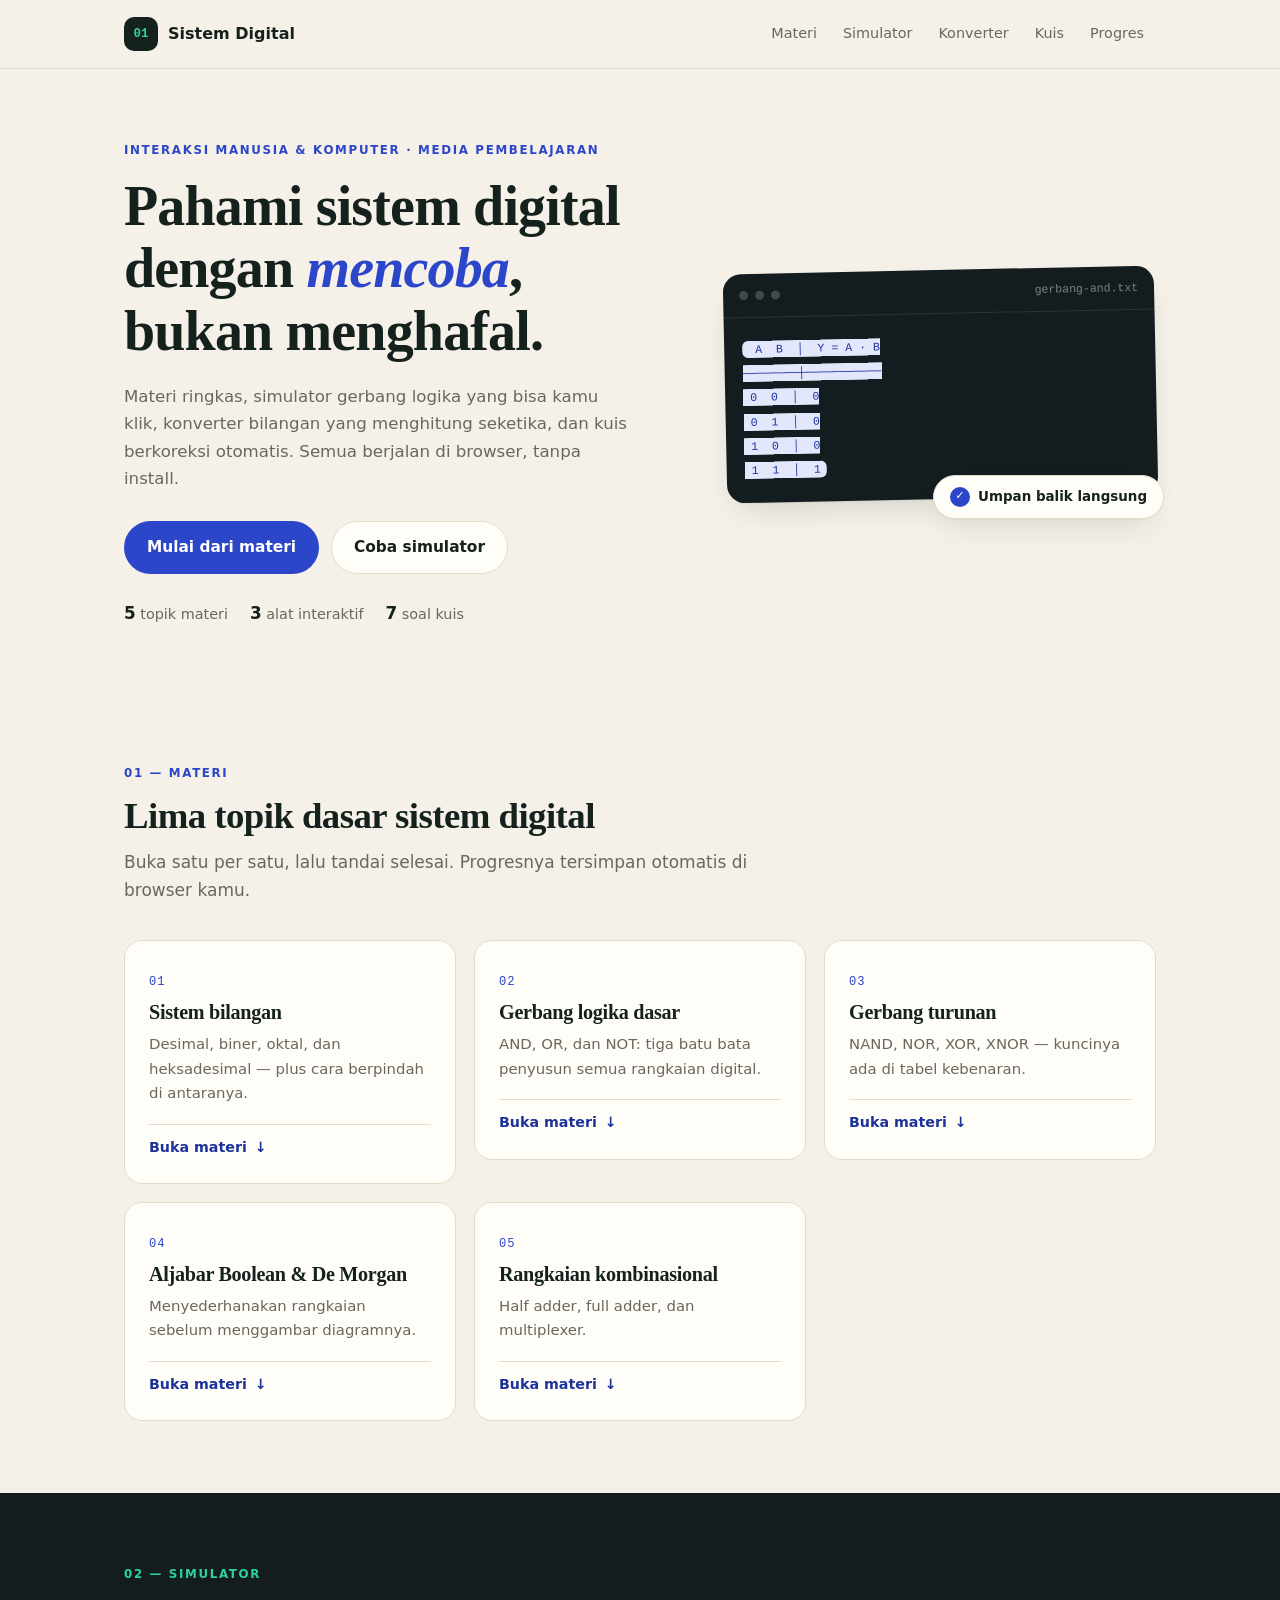
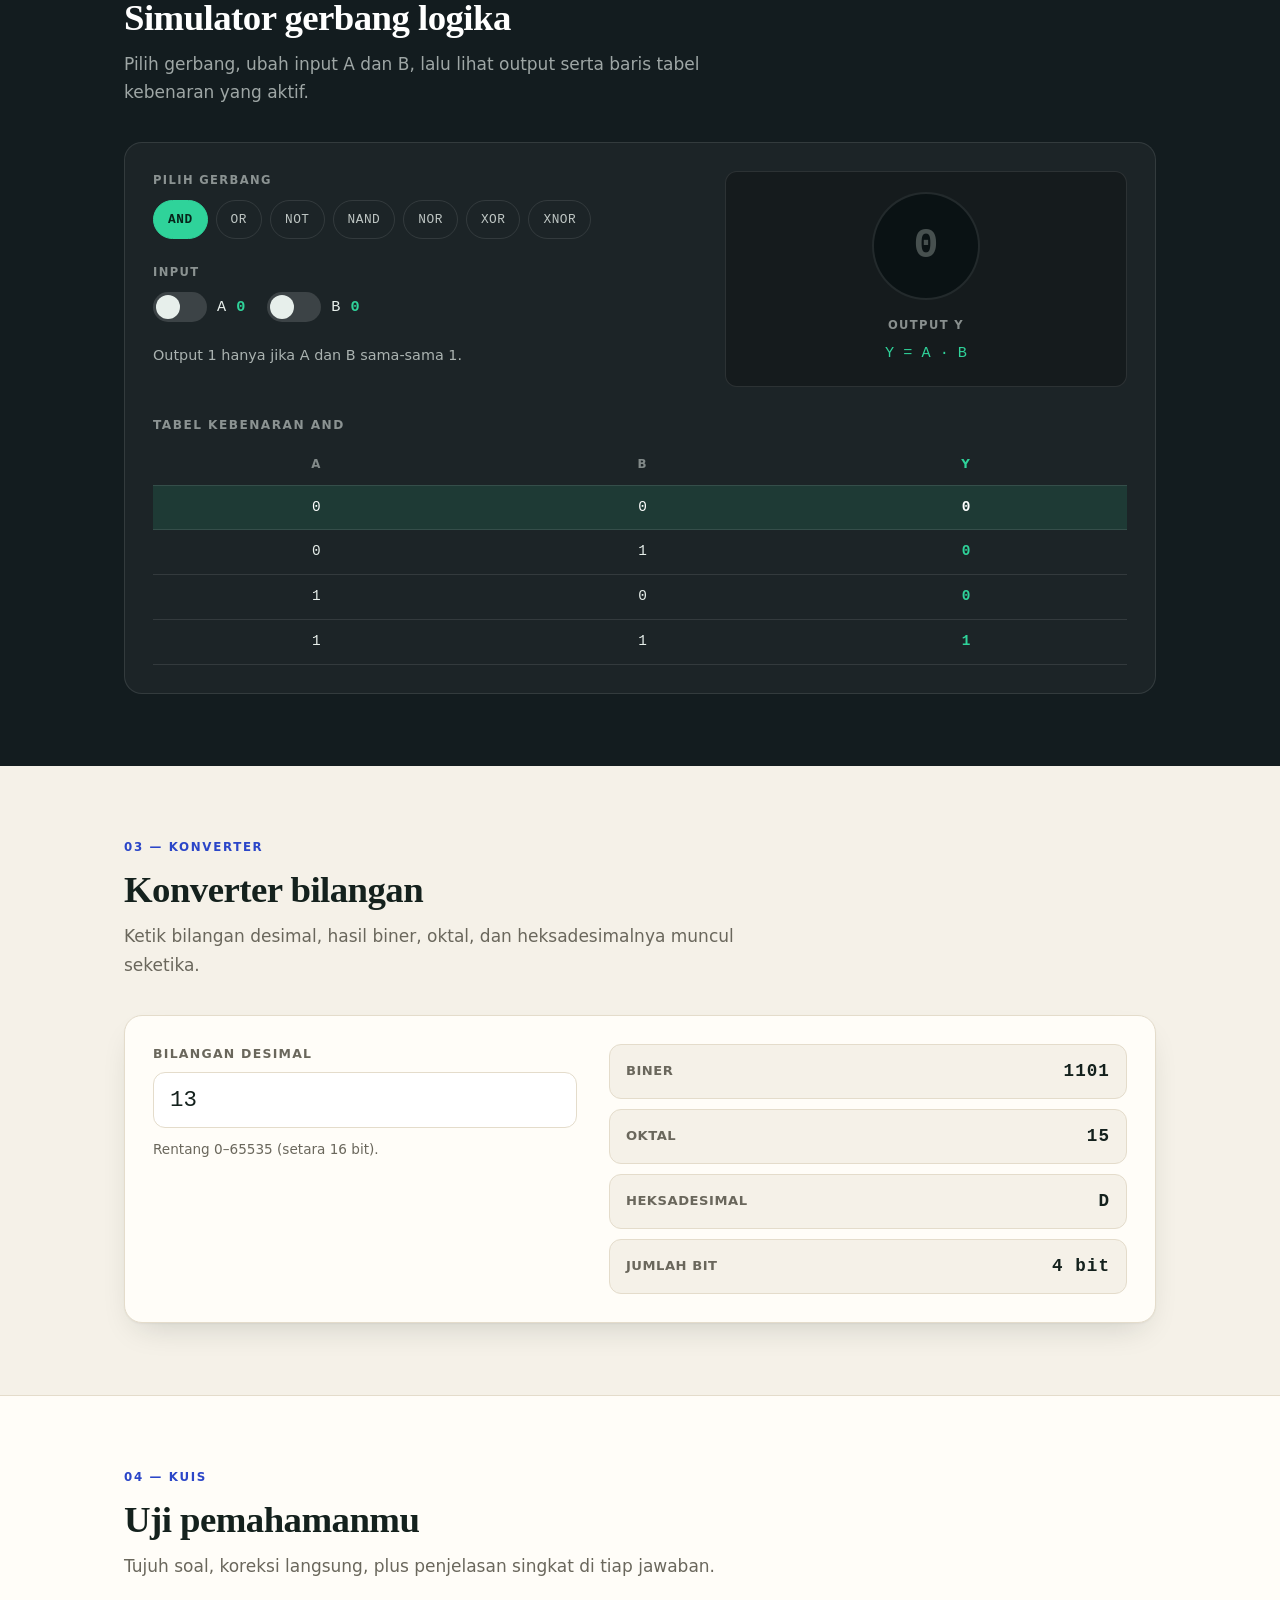
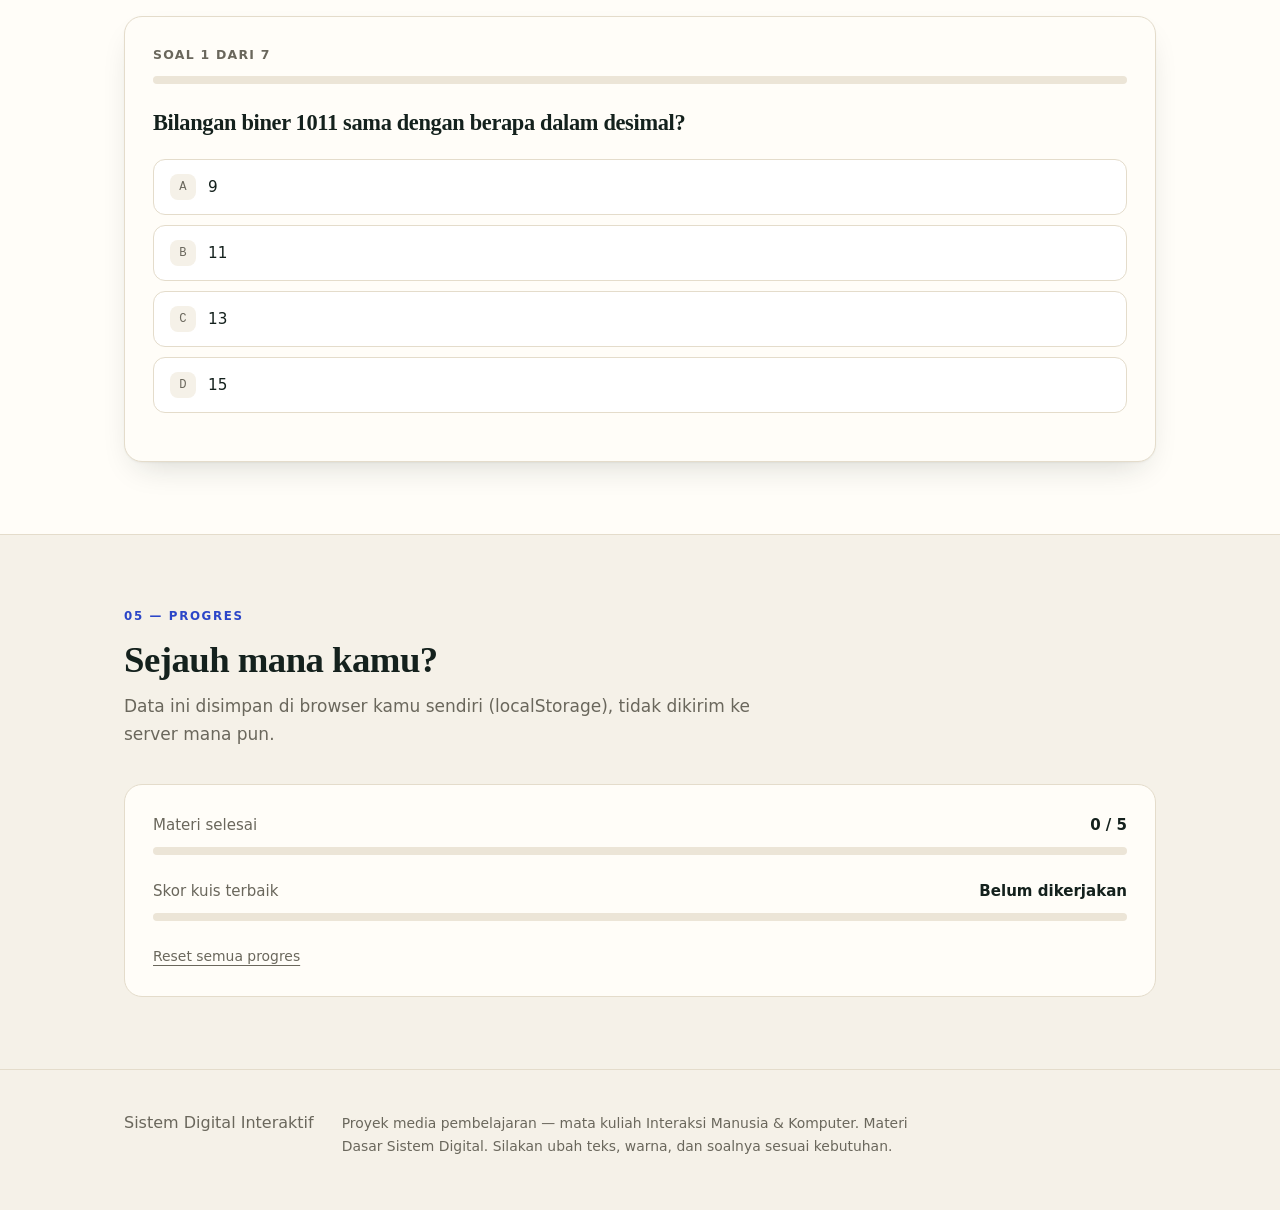
==== index.html @ 3e3c5c38 "Add files via upload" ====
<!DOCTYPE html>
<html lang="id">
<head>
  <meta charset="UTF-8" />
  <meta name="viewport" content="width=device-width, initial-scale=1.0" />
  <title>Sistem Digital Interaktif — Belajar Sambil Mencoba</title>
  <meta name="description" content="Media pembelajaran interaktif Dasar Sistem Digital: materi ringkas, simulator gerbang logika, konverter bilangan, dan kuis dengan koreksi langsung." />
  <link rel="stylesheet" href="style.css" />
</head>
<body>

  <!-- ============ HEADER / NAVIGASI ============ -->
  <header class="site-header">
    <div class="wrap header-inner">
      <a class="brand" href="#atas">
        <span class="brand-mark">01</span>
        <span class="brand-text">Sistem Digital</span>
      </a>
      <nav class="nav" aria-label="Navigasi utama">
        <a href="#materi">Materi</a>
        <a href="#simulator">Simulator</a>
        <a href="#konverter">Konverter</a>
        <a href="#kuis">Kuis</a>
        <a href="#progres">Progres</a>
      </nav>
    </div>
  </header>

  <main id="atas">

    <!-- ============ HERO ============ -->
    <section class="hero">
      <div class="wrap hero-grid">
        <div class="hero-copy">
          <p class="eyebrow">Interaksi Manusia &amp; Komputer · Media pembelajaran</p>
          <h1>Pahami sistem digital dengan <em>mencoba</em>, bukan menghafal.</h1>
          <p class="lead">
            Materi ringkas, simulator gerbang logika yang bisa kamu klik, konverter
            bilangan yang menghitung seketika, dan kuis berkoreksi otomatis.
            Semua berjalan di browser, tanpa install.
          </p>
          <div class="hero-actions">
            <a class="btn btn-primary" href="#materi">Mulai dari materi</a>
            <a class="btn btn-ghost" href="#simulator">Coba simulator</a>
          </div>
          <ul class="hero-facts">
            <li><strong>5</strong> topik materi</li>
            <li><strong>3</strong> alat interaktif</li>
            <li><strong>7</strong> soal kuis</li>
          </ul>
        </div>

        <div class="hero-visual" aria-hidden="true">
          <div class="code-card">
            <div class="code-bar">
              <span class="dot"></span><span class="dot"></span><span class="dot"></span>
              <span class="code-file">gerbang-and.txt</span>
            </div>
            <pre class="code"><code> A  B  │  Y = A · B
────────┼───────────
 0  0  │  0
 0  1  │  0
 1  0  │  0
 1  1  │  1</code></pre>
          </div>
          <div class="float-badge">
            <span class="check">✓</span> Umpan balik langsung
          </div>
        </div>
      </div>
    </section>

    <!-- ============ MATERI ============ -->
    <section class="section" id="materi">
      <div class="wrap">
        <div class="section-head">
          <p class="eyebrow">01 — Materi</p>
          <h2>Lima topik dasar sistem digital</h2>
          <p class="section-sub">Buka satu per satu, lalu tandai selesai. Progresnya tersimpan otomatis di browser kamu.</p>
        </div>

        <div class="lesson-grid">

          <article class="lesson" data-lesson="bilangan">
            <div class="lesson-head">
              <span class="lesson-num">01</span>
              <h3>Sistem bilangan</h3>
              <p>Desimal, biner, oktal, dan heksadesimal — plus cara berpindah di antaranya.</p>
            </div>
            <button class="lesson-toggle" type="button" aria-expanded="false" aria-controls="materi-bilangan">
              <span class="lesson-toggle-label">Buka materi</span>
              <span class="chev" aria-hidden="true">↓</span>
            </button>
            <div class="lesson-body" id="materi-bilangan" hidden>
              <ul class="lesson-list">
                <li><strong>Desimal</strong> (basis 10) memakai angka 0–9, ini yang kita pakai sehari-hari.</li>
                <li><strong>Biner</strong> (basis 2) hanya 0 dan 1. Satu digit biner disebut <em>bit</em>; 8 bit = 1 byte.</li>
                <li><strong>Oktal</strong> (basis 8) memakai 0–7, sering muncul di potongan izin file Linux.</li>
                <li><strong>Heksadesimal</strong> (basis 16) memakai 0–9 lalu A–F. Satu digit heks = 4 bit.</li>
                <li>Desimal → biner: bagi 2 terus-menerus, sisa pembagian dibaca dari bawah ke atas.</li>
              </ul>
              <pre class="code code-inline"><code>13 ÷ 2 = 6 sisa 1   ▲
 6 ÷ 2 = 3 sisa 0   │ dibaca
 3 ÷ 2 = 1 sisa 1   │ dari bawah
 1 ÷ 2 = 0 sisa 1   │
                     
13₁₀ = 1101₂ = 15₈ = D₁₆</code></pre>
              <button class="done-btn" type="button" data-lesson="bilangan" aria-pressed="false">Tandai selesai</button>
            </div>
          </article>

          <article class="lesson" data-lesson="gerbang">
            <div class="lesson-head">
              <span class="lesson-num">02</span>
              <h3>Gerbang logika dasar</h3>
              <p>AND, OR, dan NOT: tiga batu bata penyusun semua rangkaian digital.</p>
            </div>
            <button class="lesson-toggle" type="button" aria-expanded="false" aria-controls="materi-gerbang">
              <span class="lesson-toggle-label">Buka materi</span>
              <span class="chev" aria-hidden="true">↓</span>
            </button>
            <div class="lesson-body" id="materi-gerbang" hidden>
              <ul class="lesson-list">
                <li><strong>AND</strong> (Y = A · B): output 1 hanya jika <em>semua</em> input 1. Seperti dua saklar seri.</li>
                <li><strong>OR</strong> (Y = A + B): output 1 jika <em>salah satu</em> input 1. Seperti dua saklar paralel.</li>
                <li><strong>NOT</strong> (Y = Ā): membalik nilai, 0 jadi 1 dan 1 jadi 0.</li>
                <li>Rangkaian digital bekerja dengan dua kondisi tegangan: 0 (rendah) dan 1 (tinggi).</li>
              </ul>
              <pre class="code code-inline"><code>AND            OR             NOT
A B │ Y        A B │ Y        A │ Y
0 0 │ 0        0 0 │ 0        0 │ 1
0 1 │ 0        0 1 │ 1        1 │ 0
1 0 │ 0        1 0 │ 1
1 1 │ 1        1 1 │ 1</code></pre>
              <button class="done-btn" type="button" data-lesson="gerbang" aria-pressed="false">Tandai selesai</button>
            </div>
          </article>

          <article class="lesson" data-lesson="turunan">
            <div class="lesson-head">
              <span class="lesson-num">03</span>
              <h3>Gerbang turunan</h3>
              <p>NAND, NOR, XOR, XNOR — kuncinya ada di tabel kebenaran.</p>
            </div>
            <button class="lesson-toggle" type="button" aria-expanded="false" aria-controls="materi-turunan">
              <span class="lesson-toggle-label">Buka materi</span>
              <span class="chev" aria-hidden="true">↓</span>
            </button>
            <div class="lesson-body" id="materi-turunan" hidden>
              <ul class="lesson-list">
                <li><strong>NAND</strong> (Y = (A · B)′): kebalikan AND. Disebut <em>gerbang universal</em> karena semua gerbang lain bisa dibentuk dari NAND saja.</li>
                <li><strong>NOR</strong> (Y = (A + B)′): kebalikan OR, juga universal.</li>
                <li><strong>XOR</strong> (Y = A ⊕ B): output 1 jika kedua input <em>berbeda</em>.</li>
                <li><strong>XNOR</strong>: kebalikan XOR, output 1 jika kedua input <em>sama</em>.</li>
                <li>XOR sering dipakai pada penjumlah biner (adder) dan deteksi parity.</li>
              </ul>
              <p class="lesson-tip">Coba sendiri di <a href="#simulator">Simulator Gerbang Logika</a> di bawah.</p>
              <button class="done-btn" type="button" data-lesson="turunan" aria-pressed="false">Tandai selesai</button>
            </div>
          </article>

          <article class="lesson" data-lesson="boolean">
            <div class="lesson-head">
              <span class="lesson-num">04</span>
              <h3>Aljabar Boolean &amp; De Morgan</h3>
              <p>Menyederhanakan rangkaian sebelum menggambar diagramnya.</p>
            </div>
            <button class="lesson-toggle" type="button" aria-expanded="false" aria-controls="materi-boolean">
              <span class="lesson-toggle-label">Buka materi</span>
              <span class="chev" aria-hidden="true">↓</span>
            </button>
            <div class="lesson-body" id="materi-boolean" hidden>
              <ul class="lesson-list">
                <li>Hukum dasar: A + 0 = A, A · 1 = A, A + A = A, A · A = A.</li>
                <li>Komplemen: A + A′ = 1 dan A · A′ = 0.</li>
                <li><strong>De Morgan:</strong> (A · B)′ = A′ + B′ dan (A + B)′ = A′ · B′.</li>
                <li>Tujuannya: rangkaian lebih sedikit gerbang = lebih murah, cepat, dan hemat daya.</li>
              </ul>
              <pre class="code code-inline"><code>Y = A·B + A·B′
  = A·(B + B′)   ← distributif
  = A·1          ← B + B′ = 1
  = A            ← selesai, 1 gerbang saja</code></pre>
              <button class="done-btn" type="button" data-lesson="boolean" aria-pressed="false">Tandai selesai</button>
            </div>
          </article>

          <article class="lesson" data-lesson="rangkaian">
            <div class="lesson-head">
              <span class="lesson-num">05</span>
              <h3>Rangkaian kombinasional</h3>
              <p>Half adder, full adder, dan multiplexer.</p>
            </div>
            <button class="lesson-toggle" type="button" aria-expanded="false" aria-controls="materi-rangkaian">
              <span class="lesson-toggle-label">Buka materi</span>
              <span class="chev" aria-hidden="true">↓</span>
            </button>
            <div class="lesson-body" id="materi-rangkaian" hidden>
              <ul class="lesson-list">
                <li><strong>Half adder</strong> menjumlah dua bit: Sum = A ⊕ B, Carry = A · B.</li>
                <li><strong>Full adder</strong> menambah bit ketiga (carry-in), sehingga bisa dirangkai berlapis untuk bilangan banyak bit.</li>
                <li><strong>Multiplexer (MUX) 2:1</strong> memilih satu dari dua input: Y = A · S′ + B · S.</li>
                <li>Rangkaian <em>kombinasional</em> outputnya hanya bergantung input saat itu. Rangkaian <em>sekuensial</em> (flip-flop) menyimpan keadaan — lanjut di pertemuan berikutnya.</li>
              </ul>
              <pre class="code code-inline"><code>Half adder
S = A ⊕ B   (XOR)
C = A · B   (AND)

MUX 2:1
Y = A·S′ + B·S</code></pre>
              <button class="done-btn" type="button" data-lesson="rangkaian" aria-pressed="false">Tandai selesai</button>
            </div>
          </article>

        </div>
      </div>
    </section>

    <!-- ============ SIMULATOR GERBANG ============ -->
    <section class="section section-dark" id="simulator">
      <div class="wrap">
        <div class="section-head">
          <p class="eyebrow">02 — Simulator</p>
          <h2>Simulator gerbang logika</h2>
          <p class="section-sub">Pilih gerbang, ubah input A dan B, lalu lihat output serta baris tabel kebenaran yang aktif.</p>
        </div>

        <div class="sim-card">
          <div class="sim-controls">
            <p class="sim-label" id="label-gerbang">Pilih gerbang</p>
            <div class="gate-chips" id="gate-chips" role="group" aria-labelledby="label-gerbang">
              <button class="gate-chip" type="button" data-gate="AND">AND</button>
              <button class="gate-chip" type="button" data-gate="OR">OR</button>
              <button class="gate-chip" type="button" data-gate="NOT">NOT</button>
              <button class="gate-chip" type="button" data-gate="NAND">NAND</button>
              <button class="gate-chip" type="button" data-gate="NOR">NOR</button>
              <button class="gate-chip" type="button" data-gate="XOR">XOR</button>
              <button class="gate-chip" type="button" data-gate="XNOR">XNOR</button>
            </div>

            <p class="sim-label">Input</p>
            <div class="switches">
              <label class="switch">
                <input class="switch-input" type="checkbox" id="input-a" />
                <span class="switch-track" aria-hidden="true"><span class="switch-thumb"></span></span>
                <span class="switch-name">A</span>
                <span class="switch-val" id="val-a">0</span>
              </label>
              <label class="switch" id="switch-b-wrap">
                <input class="switch-input" type="checkbox" id="input-b" />
                <span class="switch-track" aria-hidden="true"><span class="switch-thumb"></span></span>
                <span class="switch-name">B</span>
                <span class="switch-val" id="val-b">0</span>
              </label>
            </div>

            <p class="sim-note" id="sim-note">Output 1 hanya jika A dan B sama-sama 1.</p>
          </div>

          <div class="sim-output">
            <div class="lamp" id="lamp" aria-hidden="true"><span id="lamp-val">0</span></div>
            <p class="lamp-caption">Output Y</p>
            <p class="sim-formula" id="sim-formula">Y = A · B</p>
          </div>

          <div class="table-wrap">
            <table class="truth-table" id="truth-table"></table>
          </div>
        </div>
      </div>
    </section>

    <!-- ============ KONVERTER ============ -->
    <section class="section" id="konverter">
      <div class="wrap">
        <div class="section-head">
          <p class="eyebrow">03 — Konverter</p>
          <h2>Konverter bilangan</h2>
          <p class="section-sub">Ketik bilangan desimal, hasil biner, oktal, dan heksadesimalnya muncul seketika.</p>
        </div>

        <div class="conv-card">
          <div class="conv-input">
            <label for="desimal">Bilangan desimal</label>
            <input
              id="desimal"
              type="number"
              min="0"
              max="65535"
              value="13"
              inputmode="numeric"
              autocomplete="off"
              aria-describedby="conv-hint"
            />
            <p class="conv-hint" id="conv-hint">Rentang 0–65535 (setara 16 bit).</p>
          </div>

          <div class="conv-out" id="conv-out" aria-live="polite">
            <div class="out-row">
              <span class="out-label">Biner</span>
              <code class="out-value" id="out-biner">1101</code>
            </div>
            <div class="out-row">
              <span class="out-label">Oktal</span>
              <code class="out-value" id="out-oktal">15</code>
            </div>
            <div class="out-row">
              <span class="out-label">Heksadesimal</span>
              <code class="out-value" id="out-heks">D</code>
            </div>
            <div class="out-row">
              <span class="out-label">Jumlah bit</span>
              <code class="out-value" id="out-bit">4</code>
            </div>
          </div>
        </div>
      </div>
    </section>

    <!-- ============ KUIS ============ -->
    <section class="section section-alt" id="kuis">
      <div class="wrap">
        <div class="section-head">
          <p class="eyebrow">04 — Kuis</p>
          <h2>Uji pemahamanmu</h2>
          <p class="section-sub">Tujuh soal, koreksi langsung, plus penjelasan singkat di tiap jawaban.</p>
        </div>

        <div class="quiz-card">
          <div class="quiz-top">
            <span class="quiz-step" id="quiz-step">Soal 1 dari 7</span>
            <div class="bar"><span class="bar-fill" id="quiz-bar"></span></div>
          </div>
          <div id="quiz-stage" aria-live="polite"></div>
        </div>
      </div>
    </section>

    <!-- ============ PROGRES ============ -->
    <section class="section" id="progres">
      <div class="wrap">
        <div class="section-head">
          <p class="eyebrow">05 — Progres</p>
          <h2>Sejauh mana kamu?</h2>
          <p class="section-sub">Data ini disimpan di browser kamu sendiri (localStorage), tidak dikirim ke server mana pun.</p>
        </div>

        <div class="progress-card">
          <div class="progress-item">
            <div class="progress-row">
              <span>Materi selesai</span>
              <strong id="progress-materi-label">0 / 5</strong>
            </div>
            <div class="bar"><span class="bar-fill" id="progress-materi-bar"></span></div>
          </div>

          <div class="progress-item">
            <div class="progress-row">
              <span>Skor kuis terbaik</span>
              <strong id="progress-skor-label">Belum dikerjakan</strong>
            </div>
            <div class="bar"><span class="bar-fill" id="progress-skor-bar"></span></div>
          </div>

          <button class="link-btn" type="button" id="reset-progress">Reset semua progres</button>
        </div>
      </div>
    </section>

  </main>

  <footer class="site-footer">
    <div class="wrap footer-inner">
      <span class="brand-text">Sistem Digital Interaktif</span>
      <p>
        Proyek media pembelajaran — mata kuliah Interaksi Manusia &amp; Komputer.
        Materi Dasar Sistem Digital. Silakan ubah teks, warna, dan soalnya sesuai kebutuhan.
      </p>
    </div>
  </footer>

  <script src="script.js"></script>
</body>
</html>
---- style.css ----
/* =========================================================
   SISTEM DIGITAL INTERAKTIF — STYLE
   Urutan: variabel → dasar → header → hero → bagian umum →
   materi → simulator (panel gelap) → konverter → kuis →
   progres → footer → responsif.
   ========================================================= */

/* --- 1. Variabel warna & ukuran --- */
:root {
  --bg: #f5f1e8;
  --surface: #fffdf8;
  --ink: #14211d;
  --muted: #6a675c;
  --line: #e4dccb;
  --accent: #2b46c8;
  --accent-dark: #1d329a;
  --accent-soft: #e2e7fb;
  --amber: #d79a2f;
  --amber-soft: #fbeed6;
  --signal: #2fd39a;
  --danger: #bd4327;
  --danger-soft: #fbe4dd;
  --panel: #131c1f;
  --panel-line: rgba(255, 255, 255, 0.1);
  --radius: 18px;
  --radius-sm: 12px;
  --shadow: 0 1px 2px rgba(20, 33, 29, 0.04), 0 14px 34px -14px rgba(20, 33, 29, 0.2);
  --sans: ui-sans-serif, system-ui, -apple-system, "Segoe UI", Roboto, Helvetica, Arial, sans-serif;
  --serif: "Iowan Old Style", "Palatino Linotype", Palatino, Georgia, "Times New Roman", serif;
  --mono: ui-monospace, SFMono-Regular, "SF Mono", Menlo, Consolas, "Liberation Mono", monospace;
}

/* --- 2. Dasar --- */
*,
*::before,
*::after {
  box-sizing: border-box;
}

/* Atribut hidden harus selalu menyembunyikan elemen, mengalahkan
   aturan display seperti inline-flex pada tombol. */
[hidden] {
  display: none !important;
}

html {
  scroll-behavior: smooth;
  scroll-padding-top: 84px;
}

body {
  margin: 0;
  background: var(--bg);
  color: var(--ink);
  font-family: var(--sans);
  font-size: 17px;
  line-height: 1.65;
  -webkit-font-smoothing: antialiased;
}

h1,
h2,
h3 {
  font-family: var(--serif);
  font-weight: 600;
  letter-spacing: -0.015em;
  line-height: 1.12;
  margin: 0;
}

p {
  margin: 0;
}

a {
  color: var(--accent-dark);
}

button {
  font: inherit;
  color: inherit;
  cursor: pointer;
}

.wrap {
  width: 100%;
  max-width: 1080px;
  margin: 0 auto;
  padding: 0 24px;
}

:focus-visible {
  outline: 3px solid var(--accent);
  outline-offset: 3px;
  border-radius: 6px;
}

.eyebrow {
  font-size: 0.74rem;
  font-weight: 700;
  letter-spacing: 0.14em;
  text-transform: uppercase;
  color: var(--accent);
}

/* --- 3. Header --- */
.site-header {
  position: sticky;
  top: 0;
  z-index: 20;
  background: rgba(245, 241, 232, 0.88);
  backdrop-filter: blur(10px);
  border-bottom: 1px solid var(--line);
}

.header-inner {
  display: flex;
  align-items: center;
  justify-content: space-between;
  gap: 16px;
  height: 68px;
}

.brand {
  display: inline-flex;
  align-items: center;
  gap: 10px;
  text-decoration: none;
  color: var(--ink);
  font-weight: 700;
}

.brand-mark {
  display: grid;
  place-items: center;
  width: 34px;
  height: 34px;
  border-radius: 10px;
  background: var(--ink);
  color: var(--signal);
  font-family: var(--mono);
  font-size: 0.78rem;
}

.brand-text {
  font-size: 1rem;
}

.nav {
  display: flex;
  gap: 2px;
}

.nav a {
  padding: 8px 12px;
  border-radius: 999px;
  text-decoration: none;
  font-size: 0.9rem;
  color: var(--muted);
  white-space: nowrap;
  transition: background 0.18s ease, color 0.18s ease;
}

.nav a:hover {
  background: var(--accent-soft);
  color: var(--accent-dark);
}

/* --- 4. Hero --- */
.hero {
  padding: 72px 0 64px;
}

.hero-grid {
  display: grid;
  grid-template-columns: 1.12fr 0.88fr;
  gap: 52px;
  align-items: center;
}

.hero h1 {
  font-size: clamp(2.2rem, 4.9vw, 3.5rem);
  margin: 14px 0 20px;
}

.hero h1 em {
  font-style: italic;
  color: var(--accent);
}

.lead {
  max-width: 48ch;
  color: var(--muted);
  font-size: 1.04rem;
}

.hero-actions {
  display: flex;
  flex-wrap: wrap;
  gap: 12px;
  margin: 28px 0 26px;
}

.btn {
  display: inline-flex;
  align-items: center;
  justify-content: center;
  padding: 13px 22px;
  border: 1px solid transparent;
  border-radius: 999px;
  font-size: 0.96rem;
  font-weight: 600;
  text-decoration: none;
  color: var(--ink);
  transition: transform 0.16s ease, background 0.16s ease, border-color 0.16s ease, color 0.16s ease;
}

.btn:active {
  transform: translateY(1px);
}

.btn-primary {
  background: var(--accent);
  color: #fff;
}

.btn-primary:hover {
  background: var(--accent-dark);
}

.btn-ghost {
  border-color: var(--line);
  background: var(--surface);
}

.btn-ghost:hover {
  border-color: var(--ink);
}

.hero-facts {
  display: flex;
  flex-wrap: wrap;
  gap: 22px;
  margin: 0;
  padding: 0;
  list-style: none;
  color: var(--muted);
  font-size: 0.9rem;
}

.hero-facts strong {
  color: var(--ink);
  font-size: 1.05rem;
}

.hero-visual {
  position: relative;
}

.code-card {
  background: var(--panel);
  border-radius: var(--radius);
  box-shadow: var(--shadow);
  overflow: hidden;
  transform: rotate(-1.2deg);
}

.code-bar {
  display: flex;
  align-items: center;
  gap: 7px;
  padding: 12px 16px;
  border-bottom: 1px solid var(--panel-line);
}

.dot {
  width: 9px;
  height: 9px;
  border-radius: 50%;
  background: rgba(255, 255, 255, 0.2);
}

.code-file {
  margin-left: auto;
  font-family: var(--mono);
  font-size: 0.72rem;
  color: rgba(255, 255, 255, 0.45);
}

.code {
  margin: 0;
  padding: 20px 18px;
  overflow-x: auto;
  font-family: var(--mono);
  font-size: 0.84rem;
  line-height: 1.8;
  color: #dbe9e2;
  white-space: pre;
}

.float-badge {
  position: absolute;
  right: -8px;
  bottom: -20px;
  display: inline-flex;
  align-items: center;
  gap: 8px;
  padding: 10px 16px;
  background: var(--surface);
  border: 1px solid var(--line);
  border-radius: 999px;
  box-shadow: var(--shadow);
  font-size: 0.84rem;
  font-weight: 600;
}

.check {
  display: grid;
  place-items: center;
  width: 20px;
  height: 20px;
  border-radius: 50%;
  background: var(--accent);
  color: #fff;
  font-size: 0.7rem;
}

/* --- 5. Bagian umum --- */
.section {
  padding: 72px 0;
}

.section-alt {
  background: var(--surface);
  border-top: 1px solid var(--line);
  border-bottom: 1px solid var(--line);
}

.section-head {
  max-width: 58ch;
  margin-bottom: 36px;
}

.section-head h2 {
  font-size: clamp(1.7rem, 3.2vw, 2.3rem);
  margin: 12px 0;
}

.section-sub {
  color: var(--muted);
}

/* --- 6. Materi --- */
.lesson-grid {
  display: grid;
  grid-template-columns: repeat(auto-fit, minmax(272px, 1fr));
  gap: 18px;
  align-items: start;
}

.lesson {
  background: var(--surface);
  border: 1px solid var(--line);
  border-radius: var(--radius);
  padding: 24px;
  transition: border-color 0.2s ease;
}

.lesson:hover {
  border-color: #cfc6b0;
}

.lesson.is-done {
  border-color: var(--accent);
  background: linear-gradient(180deg, #fbfcff, var(--surface));
}

.lesson-num {
  font-family: var(--mono);
  font-size: 0.76rem;
  letter-spacing: 0.08em;
  color: var(--accent);
}

.lesson-head h3 {
  font-size: 1.26rem;
  margin: 8px 0;
}

.lesson-head p {
  color: var(--muted);
  font-size: 0.93rem;
}

.lesson-toggle {
  display: flex;
  align-items: center;
  gap: 8px;
  width: 100%;
  margin-top: 18px;
  padding: 11px 0 0;
  background: none;
  border: 0;
  border-top: 1px solid var(--line);
  font-size: 0.89rem;
  font-weight: 600;
  color: var(--accent-dark);
}

.chev {
  transition: transform 0.2s ease;
}

.lesson-toggle[aria-expanded="true"] .chev {
  transform: rotate(180deg);
}

.lesson-body {
  padding-top: 16px;
}

.lesson-list {
  margin: 0 0 16px;
  padding-left: 18px;
  font-size: 0.92rem;
  color: #39423c;
}

.lesson-list li + li {
  margin-top: 8px;
}

.lesson-tip {
  margin-bottom: 16px;
  font-size: 0.9rem;
  color: var(--muted);
}

code {
  font-family: var(--mono);
  font-size: 0.86em;
  background: var(--accent-soft);
  padding: 2px 6px;
  border-radius: 6px;
  color: var(--accent-dark);
}

.code-inline {
  background: var(--panel);
  border-radius: var(--radius-sm);
  padding: 16px;
  margin-bottom: 16px;
  font-size: 0.78rem;
  color: #dbe9e2;
}

.code-inline code {
  background: none;
  padding: 0;
  color: inherit;
  font-size: 1em;
}

.done-btn {
  width: 100%;
  padding: 11px 16px;
  border: 1px solid var(--line);
  border-radius: 999px;
  background: #fff;
  font-size: 0.89rem;
  font-weight: 600;
  transition: background 0.18s ease, border-color 0.18s ease, color 0.18s ease;
}

.done-btn:hover {
  border-color: var(--accent);
  color: var(--accent-dark);
}

.done-btn[aria-pressed="true"] {
  background: var(--accent);
  border-color: var(--accent);
  color: #fff;
}

/* --- 7. Simulator gerbang (panel gelap) --- */
.section-dark {
  background: var(--panel);
  color: #e7efeb;
}

.section-dark .eyebrow {
  color: var(--signal);
}

.section-dark h2 {
  color: #fff;
}

.section-dark .section-sub {
  color: rgba(231, 239, 235, 0.66);
}

.sim-card {
  display: grid;
  grid-template-columns: 1.15fr 0.85fr;
  gap: 28px;
  padding: 28px;
  background: rgba(255, 255, 255, 0.04);
  border: 1px solid var(--panel-line);
  border-radius: var(--radius);
}

.sim-label {
  margin-bottom: 10px;
  font-size: 0.72rem;
  font-weight: 700;
  letter-spacing: 0.12em;
  text-transform: uppercase;
  color: rgba(231, 239, 235, 0.55);
}

.sim-label:not(:first-child) {
  margin-top: 24px;
}

.gate-chips {
  display: flex;
  flex-wrap: wrap;
  gap: 8px;
}

.gate-chip {
  padding: 8px 14px;
  background: transparent;
  border: 1px solid var(--panel-line);
  border-radius: 999px;
  color: rgba(231, 239, 235, 0.8);
  font-family: var(--mono);
  font-size: 0.8rem;
  letter-spacing: 0.04em;
  transition: background 0.16s ease, border-color 0.16s ease, color 0.16s ease;
}

.gate-chip:hover {
  border-color: rgba(255, 255, 255, 0.4);
  color: #fff;
}

.gate-chip[aria-pressed="true"] {
  background: var(--signal);
  border-color: var(--signal);
  color: #07231a;
  font-weight: 700;
}

.switches {
  display: flex;
  flex-wrap: wrap;
  gap: 22px;
}

.switch {
  display: inline-flex;
  align-items: center;
  gap: 10px;
  cursor: pointer;
  user-select: none;
}

.switch-input {
  position: absolute;
  width: 1px;
  height: 1px;
  opacity: 0;
}

.switch-track {
  position: relative;
  display: block;
  width: 54px;
  height: 30px;
  border-radius: 999px;
  background: rgba(255, 255, 255, 0.14);
  transition: background 0.18s ease;
}

.switch-thumb {
  position: absolute;
  top: 3px;
  left: 3px;
  width: 24px;
  height: 24px;
  border-radius: 50%;
  background: #e7efeb;
  transition: transform 0.18s ease;
}

.switch-input:checked + .switch-track {
  background: var(--signal);
}

.switch-input:checked + .switch-track .switch-thumb {
  transform: translateX(24px);
  background: #07231a;
}

.switch-input:focus-visible + .switch-track {
  outline: 3px solid var(--signal);
  outline-offset: 3px;
}

.switch-name {
  font-family: var(--mono);
  font-size: 0.95rem;
}

.switch-val {
  font-family: var(--mono);
  font-size: 0.95rem;
  font-weight: 700;
  color: var(--signal);
}

.sim-note {
  margin-top: 22px;
  font-size: 0.9rem;
  color: rgba(231, 239, 235, 0.7);
}

.sim-output {
  display: flex;
  flex-direction: column;
  align-items: center;
  justify-content: center;
  gap: 6px;
  padding: 20px;
  border: 1px solid var(--panel-line);
  border-radius: var(--radius-sm);
  background: rgba(0, 0, 0, 0.25);
}

.lamp {
  display: grid;
  place-items: center;
  width: 108px;
  height: 108px;
  border: 2px solid var(--panel-line);
  border-radius: 50%;
  background: #0a1214;
  color: rgba(231, 239, 235, 0.28);
  font-family: var(--mono);
  font-size: 2.6rem;
  font-weight: 700;
  transition: background 0.22s ease, color 0.22s ease, box-shadow 0.22s ease, border-color 0.22s ease;
}

.lamp.is-on {
  background: var(--signal);
  border-color: var(--signal);
  color: #062017;
  box-shadow: 0 0 0 6px rgba(47, 211, 154, 0.16), 0 0 34px rgba(47, 211, 154, 0.45);
}

.lamp-caption {
  margin-top: 10px;
  font-size: 0.72rem;
  font-weight: 700;
  letter-spacing: 0.12em;
  text-transform: uppercase;
  color: rgba(231, 239, 235, 0.55);
}

.sim-formula {
  font-family: var(--mono);
  font-size: 0.95rem;
  color: var(--signal);
}

.table-wrap {
  grid-column: 1 / -1;
  overflow-x: auto;
}

.truth-table {
  width: 100%;
  border-collapse: collapse;
  font-family: var(--mono);
  font-size: 0.9rem;
}

.truth-table caption {
  padding-bottom: 10px;
  text-align: left;
  font-family: var(--sans);
  font-size: 0.76rem;
  font-weight: 700;
  letter-spacing: 0.12em;
  text-transform: uppercase;
  color: rgba(231, 239, 235, 0.55);
}

.truth-table th,
.truth-table td {
  padding: 10px 14px;
  text-align: center;
  border-bottom: 1px solid var(--panel-line);
}

.truth-table th {
  font-family: var(--sans);
  font-size: 0.74rem;
  font-weight: 700;
  letter-spacing: 0.1em;
  text-transform: uppercase;
  color: rgba(231, 239, 235, 0.5);
}

.truth-table .col-y {
  color: var(--signal);
  font-weight: 700;
}

.truth-table tr.is-active {
  background: rgba(47, 211, 154, 0.12);
}

.truth-table tr.is-active td {
  color: #fff;
}

/* --- 8. Konverter --- */
.conv-card {
  display: grid;
  grid-template-columns: 0.9fr 1.1fr;
  gap: 32px;
  padding: 28px;
  background: var(--surface);
  border: 1px solid var(--line);
  border-radius: var(--radius);
  box-shadow: var(--shadow);
}

.conv-input label {
  display: block;
  margin-bottom: 8px;
  font-size: 0.78rem;
  font-weight: 700;
  letter-spacing: 0.1em;
  text-transform: uppercase;
  color: var(--muted);
}

.conv-input input {
  width: 100%;
  padding: 14px 16px;
  border: 1px solid var(--line);
  border-radius: var(--radius-sm);
  background: #fff;
  font-family: var(--mono);
  font-size: 1.4rem;
  color: var(--ink);
  transition: border-color 0.16s ease;
}

.conv-input input:hover {
  border-color: #cfc6b0;
}

.conv-input input:focus {
  outline: none;
  border-color: var(--accent);
  box-shadow: 0 0 0 4px var(--accent-soft);
}

.conv-hint {
  margin-top: 10px;
  font-size: 0.85rem;
  color: var(--muted);
}

.conv-hint.is-error {
  color: var(--danger);
  font-weight: 600;
}

.conv-out {
  display: grid;
  gap: 10px;
}

.out-row {
  display: flex;
  align-items: center;
  justify-content: space-between;
  gap: 16px;
  padding: 12px 16px;
  background: var(--bg);
  border: 1px solid var(--line);
  border-radius: var(--radius-sm);
}

.out-label {
  font-size: 0.82rem;
  font-weight: 600;
  letter-spacing: 0.04em;
  text-transform: uppercase;
  color: var(--muted);
}

.out-value {
  background: none;
  padding: 0;
  color: var(--ink);
  font-size: 1.1rem;
  font-weight: 600;
  letter-spacing: 0.06em;
  word-break: break-all;
  text-align: right;
}

/* --- 9. Kuis --- */
.quiz-card {
  padding: 28px;
  background: var(--surface);
  border: 1px solid var(--line);
  border-radius: var(--radius);
  box-shadow: var(--shadow);
}

.quiz-top {
  display: flex;
  flex-direction: column;
  gap: 10px;
  margin-bottom: 24px;
}

.quiz-step {
  font-size: 0.78rem;
  font-weight: 700;
  letter-spacing: 0.1em;
  text-transform: uppercase;
  color: var(--muted);
}

.bar {
  height: 8px;
  border-radius: 999px;
  background: #ece5d7;
  overflow: hidden;
}

.bar-fill {
  display: block;
  width: 0;
  height: 100%;
  border-radius: 999px;
  background: var(--accent);
  transition: width 0.35s ease;
}

.quiz-question {
  font-family: var(--serif);
  font-size: 1.4rem;
  line-height: 1.3;
  margin-bottom: 22px;
}

.options {
  display: grid;
  gap: 10px;
  margin: 0;
  padding: 0;
  list-style: none;
}

.option {
  display: flex;
  align-items: center;
  gap: 12px;
  width: 100%;
  padding: 14px 16px;
  text-align: left;
  background: #fff;
  border: 1px solid var(--line);
  border-radius: var(--radius-sm);
  font-size: 0.95rem;
  transition: border-color 0.16s ease, background 0.16s ease, transform 0.12s ease;
}

.option:hover:not(:disabled) {
  border-color: var(--accent);
  transform: translateX(2px);
}

.option:disabled {
  cursor: default;
}

.option-key {
  display: grid;
  place-items: center;
  flex: 0 0 auto;
  width: 26px;
  height: 26px;
  border-radius: 8px;
  background: var(--bg);
  font-family: var(--mono);
  font-size: 0.76rem;
  color: var(--muted);
}

.option.is-correct {
  border-color: #12a67a;
  background: #e2f7ef;
}

.option.is-correct .option-key {
  background: #12a67a;
  color: #fff;
}

.option.is-wrong {
  border-color: var(--danger);
  background: var(--danger-soft);
}

.option.is-wrong .option-key {
  background: var(--danger);
  color: #fff;
}

.option.is-muted {
  opacity: 0.55;
}

.feedback {
  margin-top: 18px;
  padding: 14px 16px;
  border: 1px solid #f0dcb4;
  border-radius: var(--radius-sm);
  background: var(--amber-soft);
  font-size: 0.92rem;
}

.feedback strong {
  display: block;
  margin-bottom: 2px;
}

.quiz-actions {
  display: flex;
  justify-content: flex-end;
  margin-top: 20px;
}

.quiz-result {
  padding: 8px 0 4px;
  text-align: center;
}

.quiz-score {
  font-family: var(--serif);
  font-size: 3.4rem;
  line-height: 1;
  color: var(--accent);
}

.quiz-result h3 {
  font-size: 1.45rem;
  margin: 12px 0 10px;
}

.quiz-result p {
  max-width: 46ch;
  margin: 0 auto 22px;
  color: var(--muted);
}

/* --- 10. Progres --- */
.progress-card {
  display: grid;
  gap: 24px;
  padding: 28px;
  background: var(--surface);
  border: 1px solid var(--line);
  border-radius: var(--radius);
}

.progress-row {
  display: flex;
  align-items: baseline;
  justify-content: space-between;
  gap: 12px;
  margin-bottom: 9px;
  font-size: 0.94rem;
}

.progress-row span {
  color: var(--muted);
}

.progress-item:nth-child(2) .bar-fill {
  background: var(--amber);
}

.link-btn {
  justify-self: start;
  padding: 0;
  background: none;
  border: 0;
  font-size: 0.87rem;
  color: var(--muted);
  text-decoration: underline;
  text-underline-offset: 4px;
}

.link-btn:hover {
  color: var(--danger);
}

/* --- 11. Footer --- */
.site-footer {
  padding: 40px 0 52px;
  border-top: 1px solid var(--line);
}

.footer-inner {
  display: flex;
  flex-wrap: wrap;
  align-items: baseline;
  gap: 10px 28px;
  color: var(--muted);
  font-size: 0.87rem;
}

.footer-inner p {
  max-width: 66ch;
}

/* --- 12. Responsif --- */
@media (max-width: 900px) {
  .hero-grid {
    grid-template-columns: 1fr;
    gap: 44px;
  }

  .hero {
    padding: 52px 0 56px;
  }

  .hero-visual {
    max-width: 460px;
  }

  .sim-card,
  .conv-card {
    grid-template-columns: 1fr;
  }

  .float-badge {
    right: 4px;
  }
}

@media (max-width: 640px) {
  body {
    font-size: 16px;
  }

  .header-inner {
    height: auto;
    flex-direction: column;
    align-items: flex-start;
    gap: 6px;
    padding: 12px 0;
  }

  .nav {
    width: 100%;
    overflow-x: auto;
    padding-bottom: 4px;
  }

  .nav a {
    padding: 6px 10px;
    font-size: 0.86rem;
  }

  html {
    scroll-padding-top: 108px;
  }

  .section {
    padding: 52px 0;
  }

  .lesson,
  .quiz-card,
  .progress-card,
  .conv-card,
  .sim-card {
    padding: 20px;
  }

  .quiz-question {
    font-size: 1.22rem;
  }

  .quiz-actions .btn {
    width: 100%;
  }

  .lamp {
    width: 92px;
    height: 92px;
    font-size: 2.2rem;
  }
}

@media (prefers-reduced-motion: reduce) {
  html {
    scroll-behavior: auto;
  }

  *,
  *::before,
  *::after {
    transition-duration: 0.01ms !important;
    animation-duration: 0.01ms !important;
  }
}
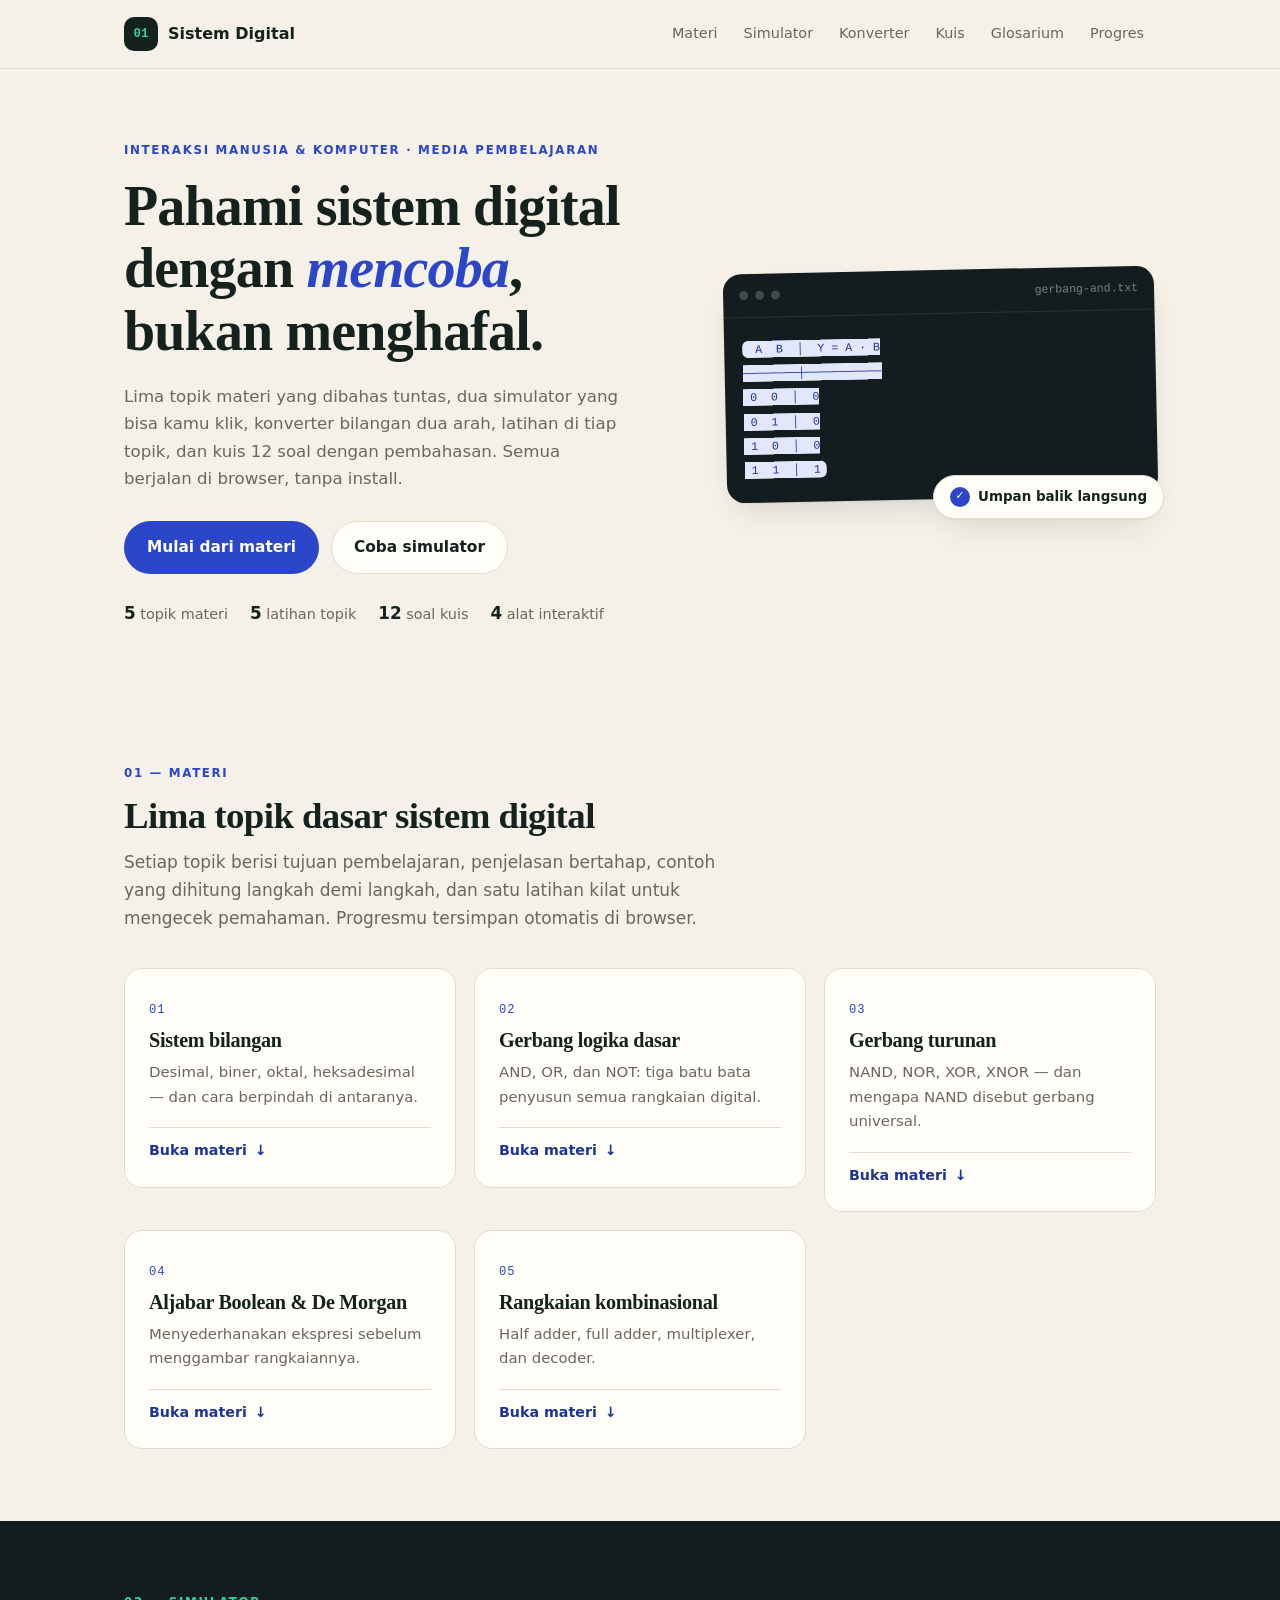
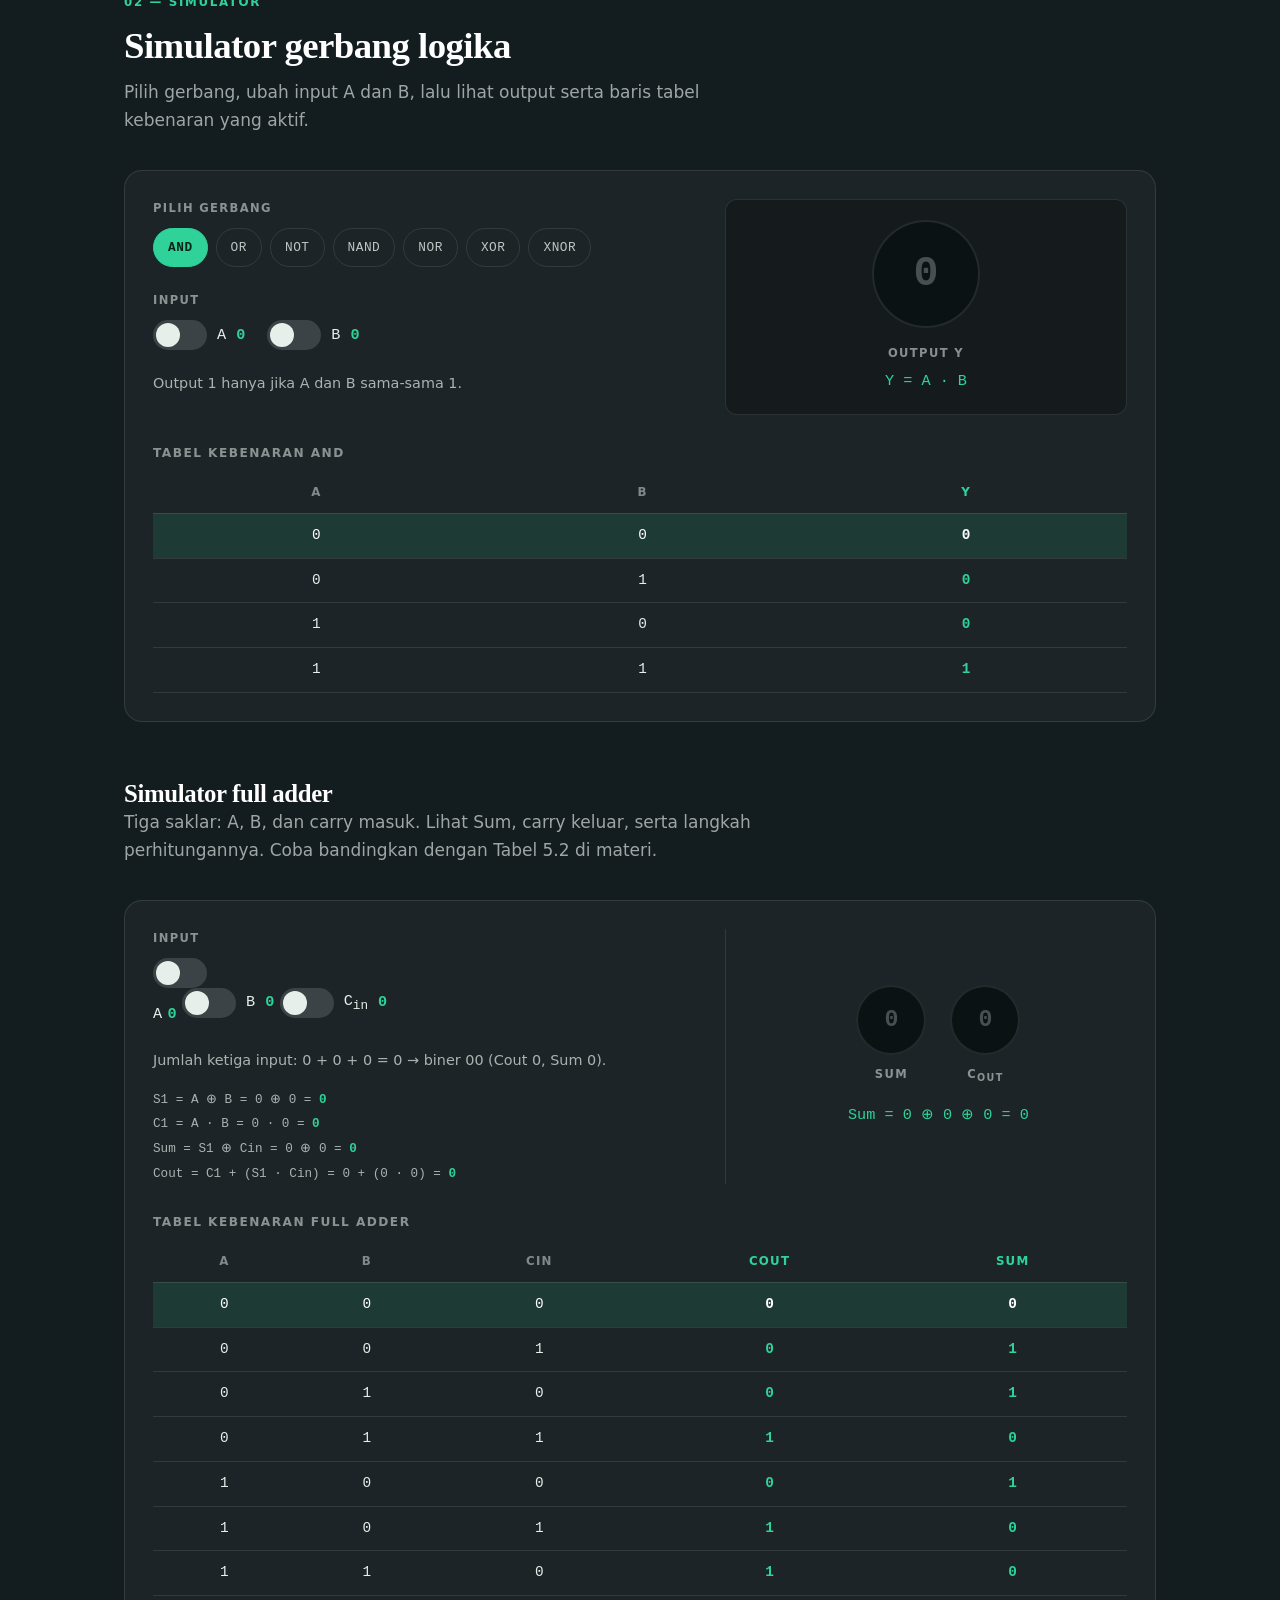
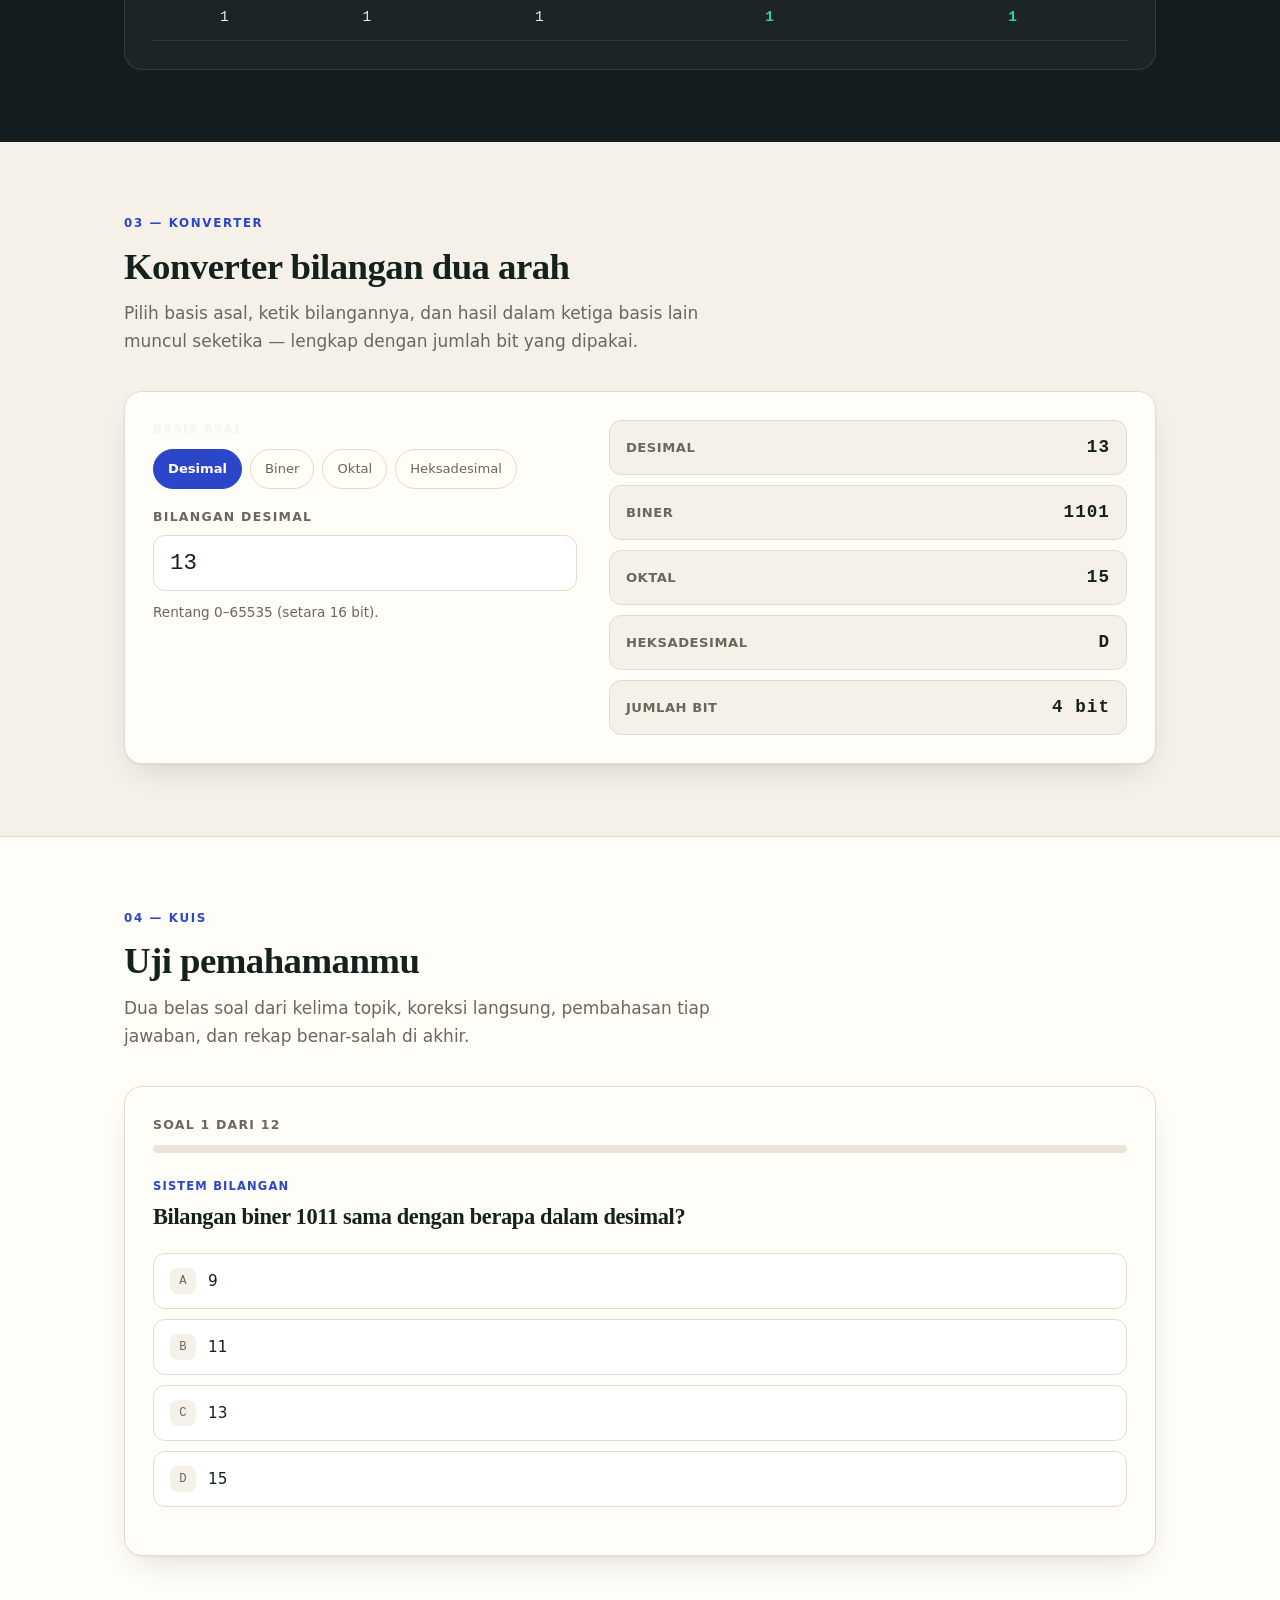
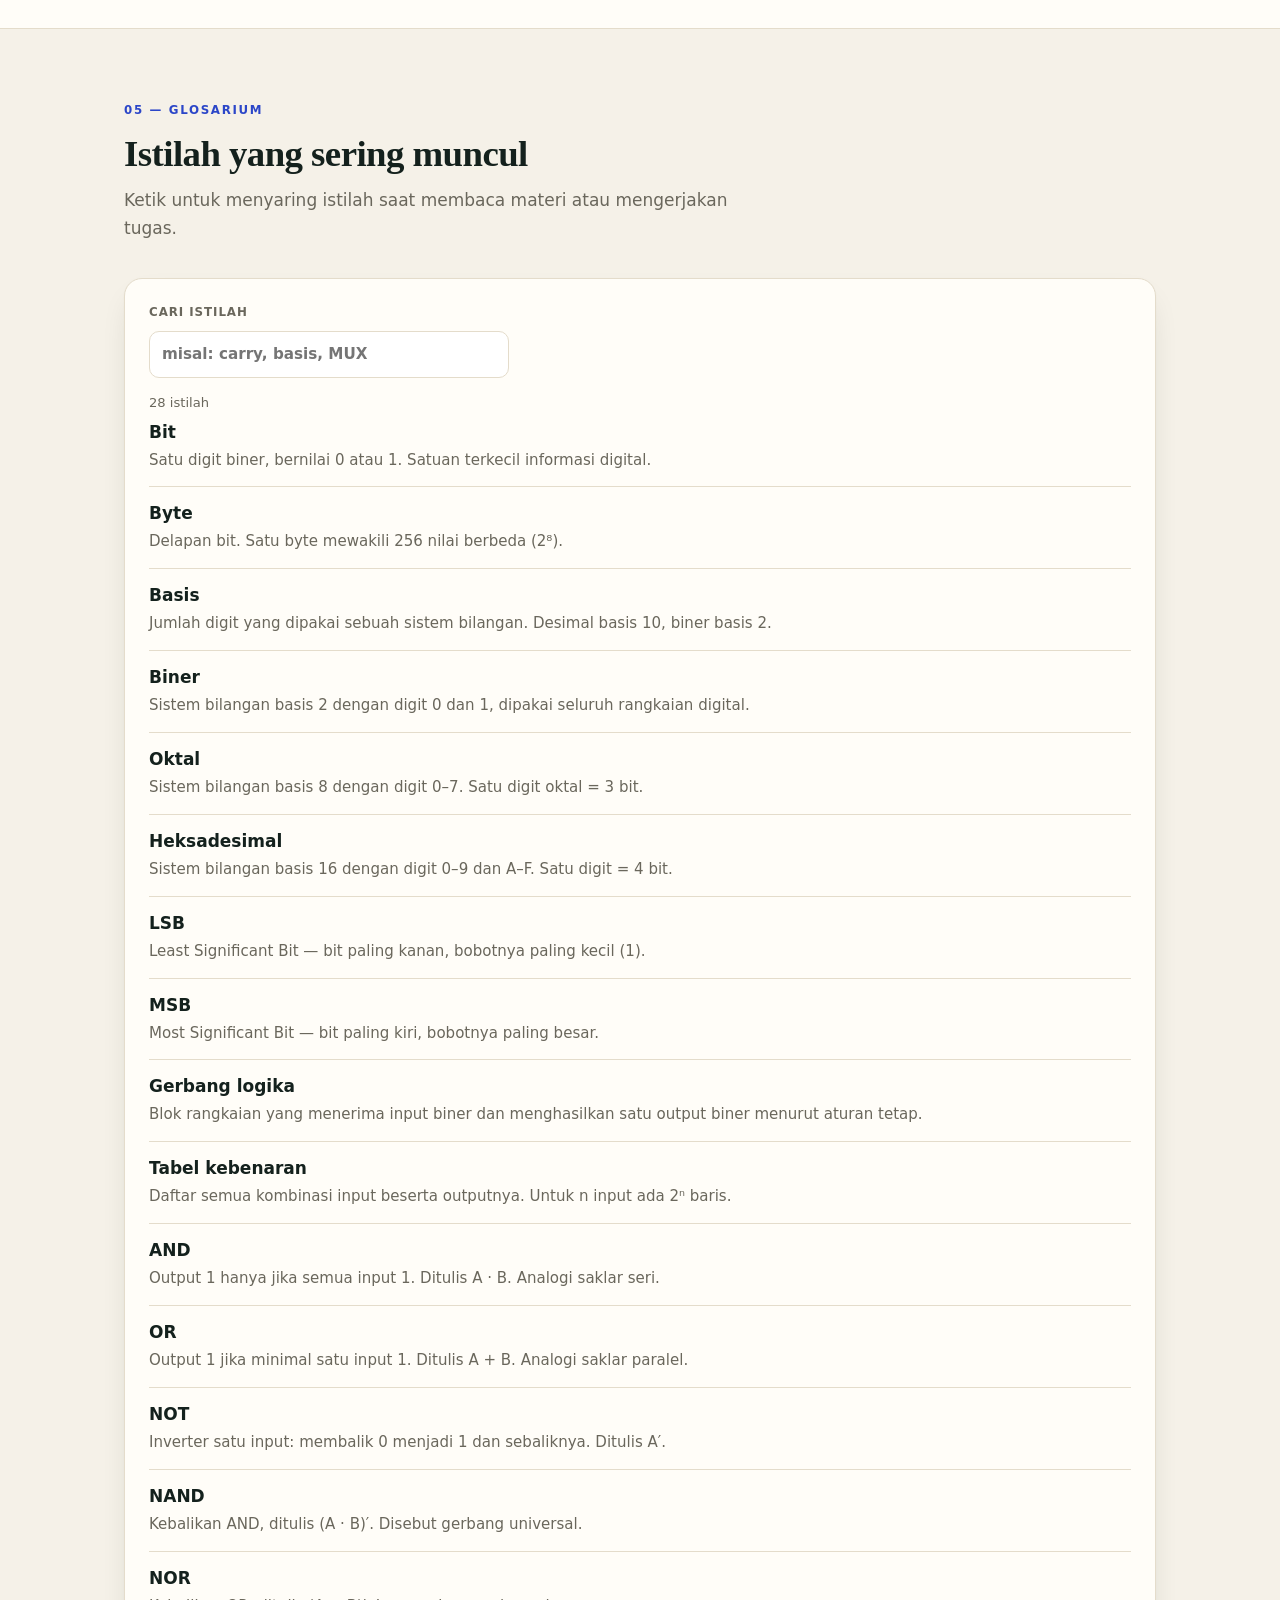
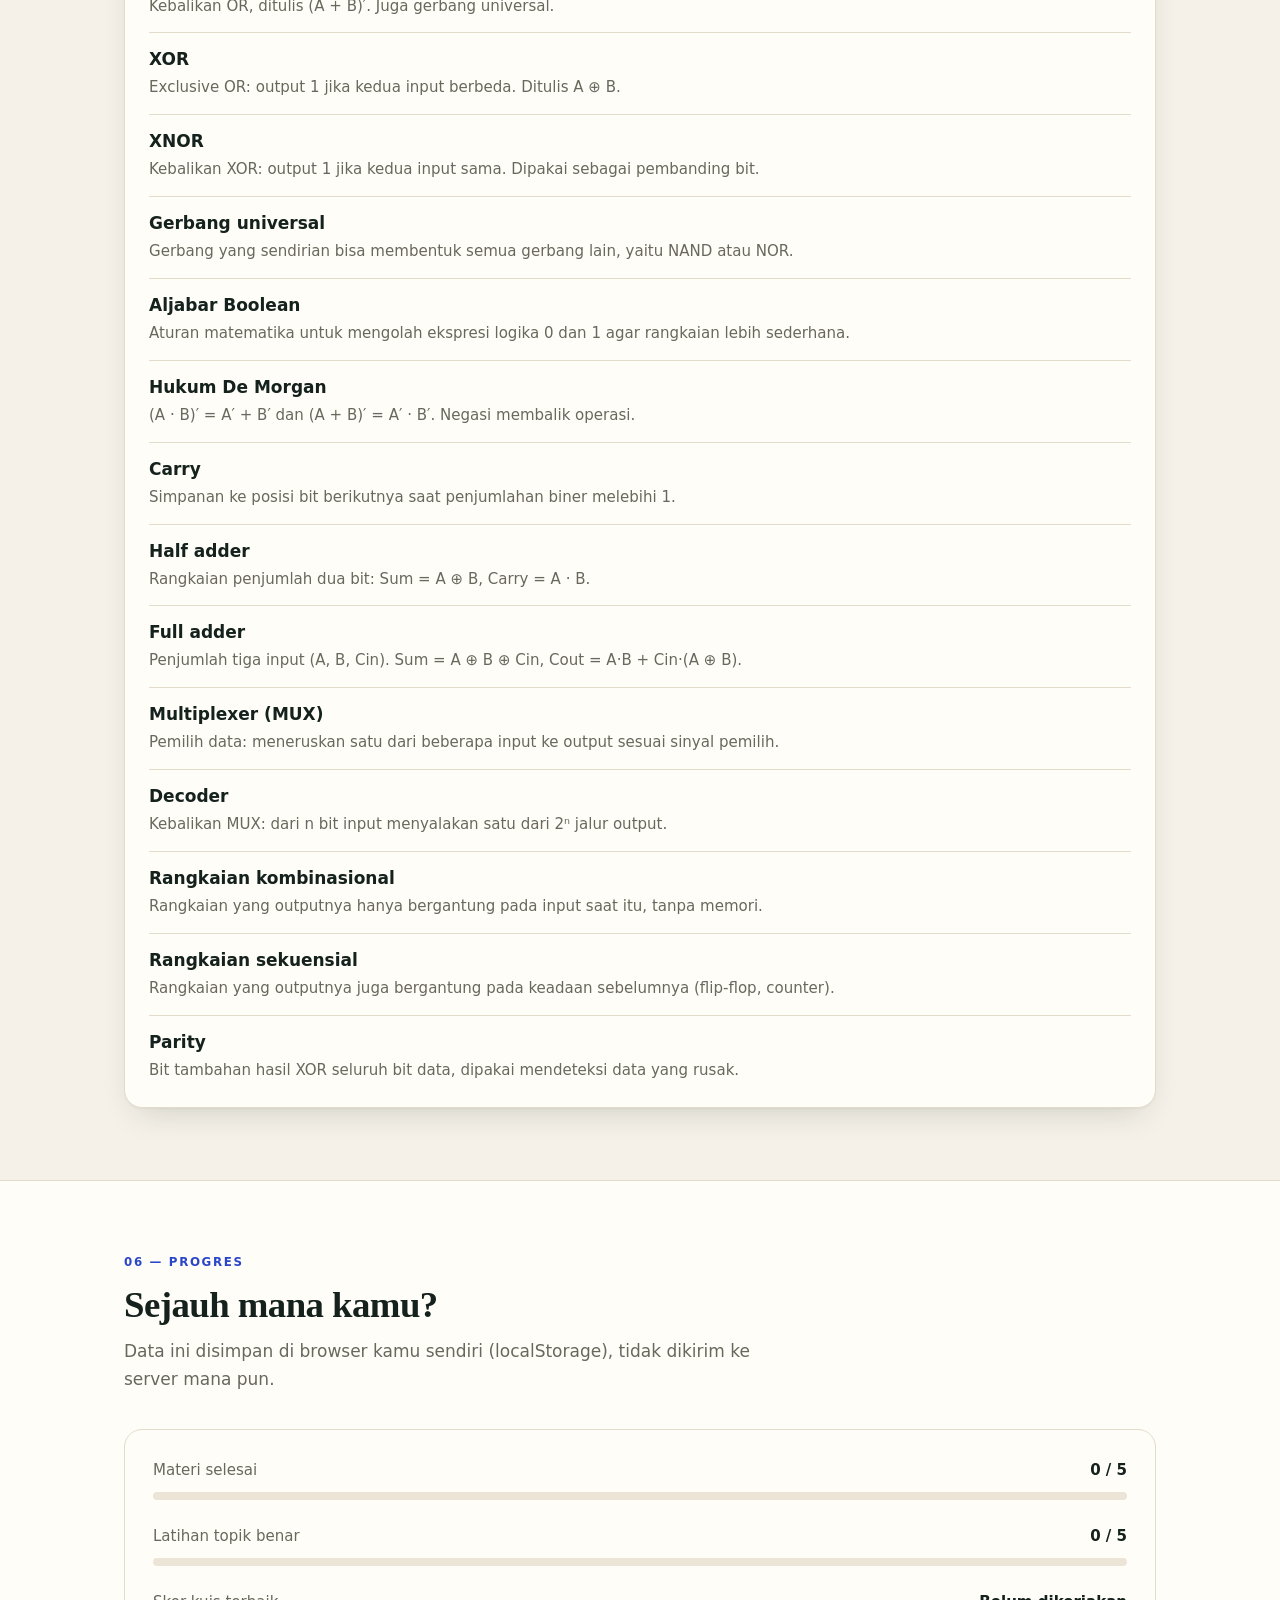
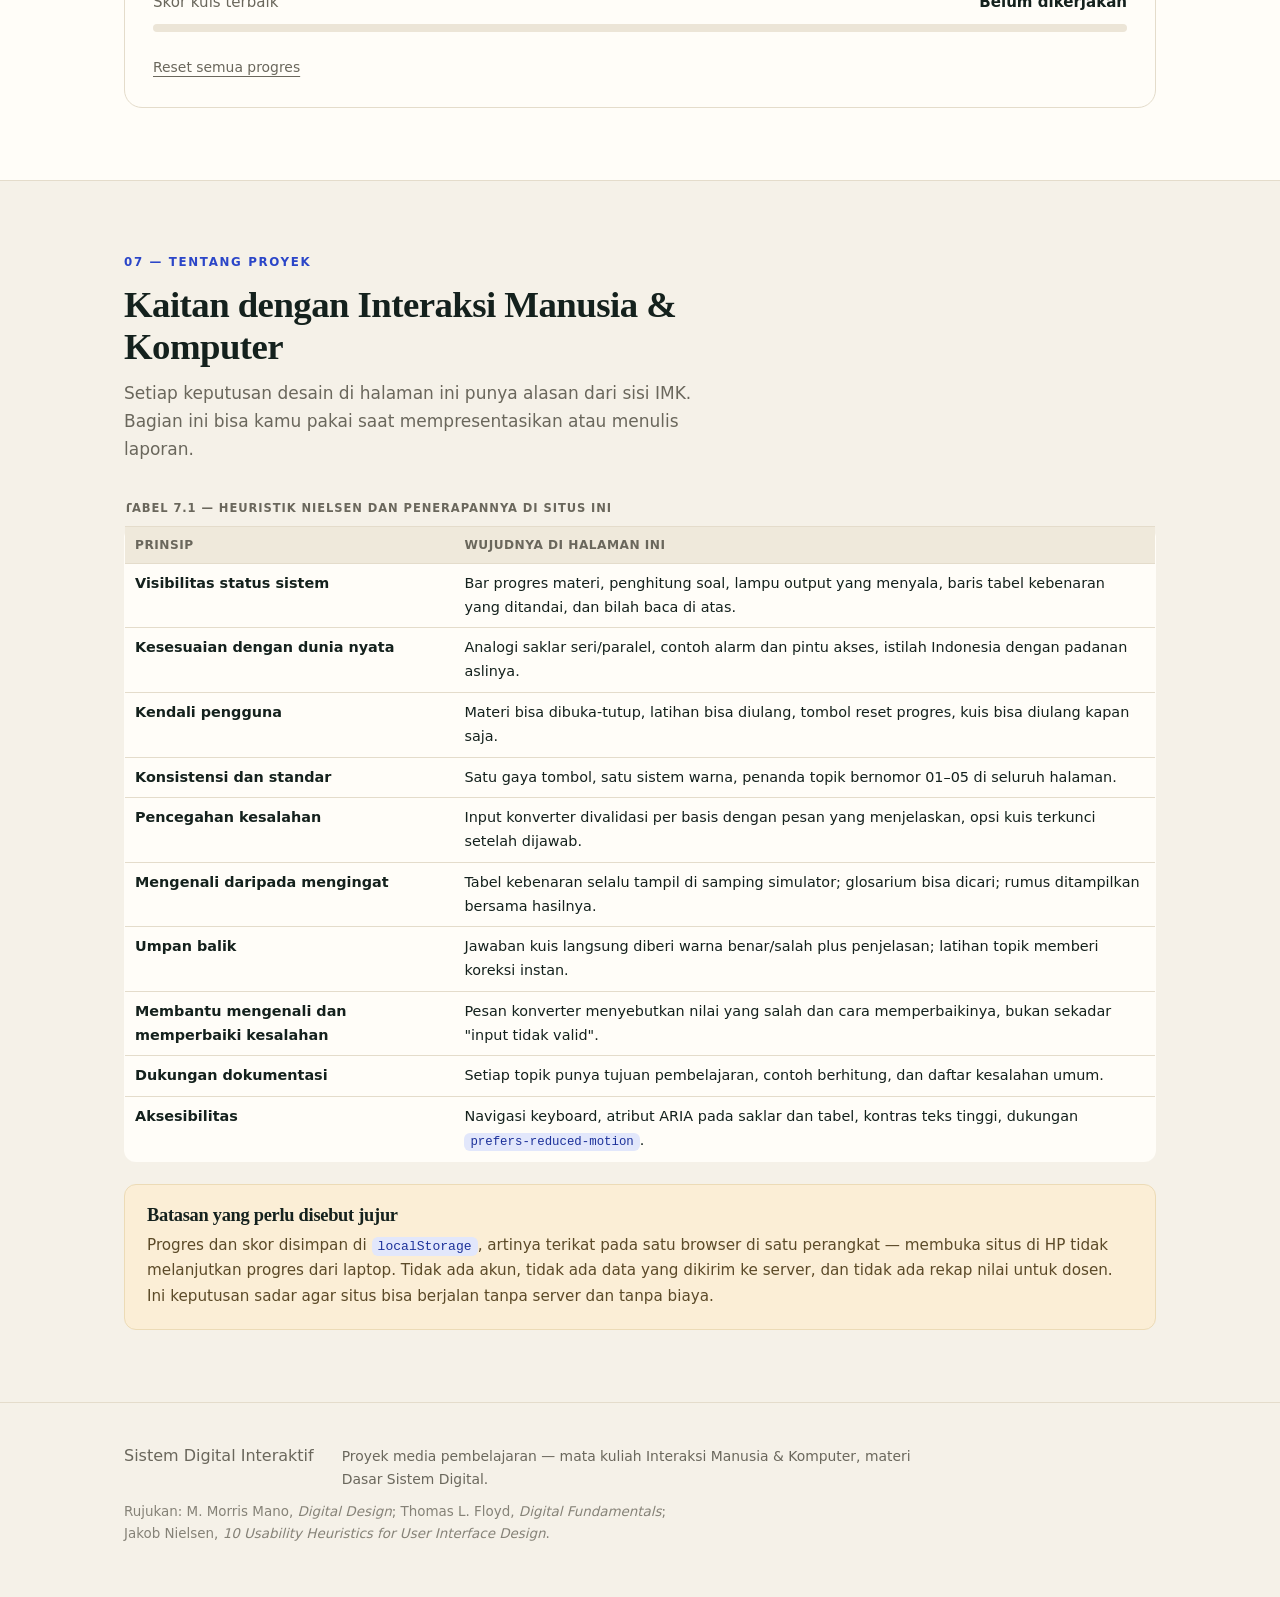
==== commit 3ad34f75: "Add files via upload" ====
--- a/index.html
+++ b/index.html
@@ -3,11 +3,13 @@
 <head>
   <meta charset="UTF-8" />
   <meta name="viewport" content="width=device-width, initial-scale=1.0" />
-  <title>Sistem Digital Interaktif — Belajar Sambil Mencoba</title>
-  <meta name="description" content="Media pembelajaran interaktif Dasar Sistem Digital: materi ringkas, simulator gerbang logika, konverter bilangan, dan kuis dengan koreksi langsung." />
+  <title>Sistem Digital Interaktif — Materi, Simulator, dan Latihan</title>
+  <meta name="description" content="Media pembelajaran Dasar Sistem Digital: materi lengkap lima topik, simulator gerbang logika dan full adder, konverter bilangan dua arah, latihan per topik, dan kuis 12 soal dengan pembahasan." />
   <link rel="stylesheet" href="style.css" />
 </head>
 <body>
+
+  <div class="baca-bar" aria-hidden="true"><span id="baca-fill"></span></div>
 
   <!-- ============ HEADER / NAVIGASI ============ -->
   <header class="site-header">
@@ -21,6 +23,7 @@
         <a href="#simulator">Simulator</a>
         <a href="#konverter">Konverter</a>
         <a href="#kuis">Kuis</a>
+        <a href="#glosarium">Glosarium</a>
         <a href="#progres">Progres</a>
       </nav>
     </div>
@@ -35,9 +38,9 @@
           <p class="eyebrow">Interaksi Manusia &amp; Komputer · Media pembelajaran</p>
           <h1>Pahami sistem digital dengan <em>mencoba</em>, bukan menghafal.</h1>
           <p class="lead">
-            Materi ringkas, simulator gerbang logika yang bisa kamu klik, konverter
-            bilangan yang menghitung seketika, dan kuis berkoreksi otomatis.
-            Semua berjalan di browser, tanpa install.
+            Lima topik materi yang dibahas tuntas, dua simulator yang bisa kamu klik,
+            konverter bilangan dua arah, latihan di tiap topik, dan kuis 12 soal
+            dengan pembahasan. Semua berjalan di browser, tanpa install.
           </p>
           <div class="hero-actions">
             <a class="btn btn-primary" href="#materi">Mulai dari materi</a>
@@ -45,8 +48,9 @@
           </div>
           <ul class="hero-facts">
             <li><strong>5</strong> topik materi</li>
-            <li><strong>3</strong> alat interaktif</li>
-            <li><strong>7</strong> soal kuis</li>
+            <li><strong>5</strong> latihan topik</li>
+            <li><strong>12</strong> soal kuis</li>
+            <li><strong>4</strong> alat interaktif</li>
           </ul>
         </div>
 
@@ -76,39 +80,158 @@
         <div class="section-head">
           <p class="eyebrow">01 — Materi</p>
           <h2>Lima topik dasar sistem digital</h2>
-          <p class="section-sub">Buka satu per satu, lalu tandai selesai. Progresnya tersimpan otomatis di browser kamu.</p>
+          <p class="section-sub">
+            Setiap topik berisi tujuan pembelajaran, penjelasan bertahap, contoh yang
+            dihitung langkah demi langkah, dan satu latihan kilat untuk mengecek
+            pemahaman. Progresmu tersimpan otomatis di browser.
+          </p>
         </div>
 
         <div class="lesson-grid">
 
+          <!-- ---------- TOPIK 1 ---------- -->
           <article class="lesson" data-lesson="bilangan">
             <div class="lesson-head">
               <span class="lesson-num">01</span>
               <h3>Sistem bilangan</h3>
-              <p>Desimal, biner, oktal, dan heksadesimal — plus cara berpindah di antaranya.</p>
+              <p>Desimal, biner, oktal, heksadesimal — dan cara berpindah di antaranya.</p>
             </div>
             <button class="lesson-toggle" type="button" aria-expanded="false" aria-controls="materi-bilangan">
               <span class="lesson-toggle-label">Buka materi</span>
               <span class="chev" aria-hidden="true">↓</span>
             </button>
             <div class="lesson-body" id="materi-bilangan" hidden>
-              <ul class="lesson-list">
-                <li><strong>Desimal</strong> (basis 10) memakai angka 0–9, ini yang kita pakai sehari-hari.</li>
-                <li><strong>Biner</strong> (basis 2) hanya 0 dan 1. Satu digit biner disebut <em>bit</em>; 8 bit = 1 byte.</li>
-                <li><strong>Oktal</strong> (basis 8) memakai 0–7, sering muncul di potongan izin file Linux.</li>
-                <li><strong>Heksadesimal</strong> (basis 16) memakai 0–9 lalu A–F. Satu digit heks = 4 bit.</li>
-                <li>Desimal → biner: bagi 2 terus-menerus, sisa pembagian dibaca dari bawah ke atas.</li>
-              </ul>
-              <pre class="code code-inline"><code>13 ÷ 2 = 6 sisa 1   ▲
- 6 ÷ 2 = 3 sisa 0   │ dibaca
- 3 ÷ 2 = 1 sisa 1   │ dari bawah
- 1 ÷ 2 = 0 sisa 1   │
-                     
-13₁₀ = 1101₂ = 15₈ = D₁₆</code></pre>
+
+              <div class="lesson-goals">
+                <h4>Tujuan pembelajaran</h4>
+                <ul>
+                  <li>Menyebutkan basis dan digit yang dipakai tiap sistem bilangan.</li>
+                  <li>Mengonversi bilangan desimal ke biner, oktal, dan heksadesimal.</li>
+                  <li>Menjelaskan mengapa rangkaian digital memakai biner.</li>
+                </ul>
+              </div>
+
+              <h4>1.1 Mengapa komputer hanya memakai 0 dan 1?</h4>
+              <p>
+                Rangkaian digital dibangun dari transistor yang bekerja seperti saklar:
+                ada tegangan atau tidak ada tegangan. Dua keadaan itu jauh lebih mudah
+                dibedakan dengan pasti daripada sepuluh tingkat tegangan yang berdekatan
+                (kalau ada 10 tingkat, sedikit gangguan saja bisa membuat angka terbaca
+                salah). Karena itu rangkaian digital hanya mengenal dua simbol, dan
+                sistem bilangan yang dipakai adalah <strong>biner</strong> (basis 2).
+              </p>
+              <p>
+                Konsekuensinya, semua yang kamu lihat di layar — huruf, gambar, suara —
+                pada akhirnya adalah deretan bit. Satu bit adalah satu digit biner,
+                delapan bit disebut satu byte, dan satu byte bisa mewakili 256 nilai
+                berbeda (2⁸).
+              </p>
+
+              <h4>1.2 Empat sistem bilangan yang perlu kamu kenal</h4>
+              <div class="table-wrap">
+                <table class="mini-table">
+                  <caption>Tabel 1.1 — Perbandingan sistem bilangan</caption>
+                  <thead>
+                    <tr><th>Sistem</th><th>Basis</th><th>Digit yang dipakai</th><th>Contoh</th></tr>
+                  </thead>
+                  <tbody>
+                    <tr><td>Desimal</td><td>10</td><td>0–9</td><td>13</td></tr>
+                    <tr><td>Biner</td><td>2</td><td>0, 1</td><td>1101</td></tr>
+                    <tr><td>Oktal</td><td>8</td><td>0–7</td><td>15</td></tr>
+                    <tr><td>Heksadesimal</td><td>16</td><td>0–9, A–F</td><td>D</td></tr>
+                  </tbody>
+                </table>
+              </div>
+              <p>
+                Perhatikan: <code>1101</code> sebagai biner bernilai 13, tetapi sebagai
+                desimal bernilai seribu seratus satu. Karena itu saat menulis, sebutkan
+                basisnya — biasanya dengan subskrip: 1101₂. Di dunia nyata penulisan
+                cepat memakai awalan: <code>0b1101</code> (biner), <code>0o15</code>
+                (oktal), <code>0xD</code> (heksadesimal).
+              </p>
+
+              <h4>1.3 Nilai tempat: inti semua konversi</h4>
+              <p>
+                Setiap posisi digit punya bobot. Pada desimal bobotnya 1, 10, 100, 1000.
+                Pada biner bobotnya pangkat dua:
+              </p>
+              <div class="table-wrap">
+                <table class="mini-table mini-table-tight">
+                  <thead>
+                    <tr><th>2⁷</th><th>2⁶</th><th>2⁵</th><th>2⁴</th><th>2³</th><th>2²</th><th>2¹</th><th>2⁰</th></tr>
+                  </thead>
+                  <tbody>
+                    <tr><td>128</td><td>64</td><td>32</td><td>16</td><td>8</td><td>4</td><td>2</td><td>1</td></tr>
+                  </tbody>
+                </table>
+              </div>
+              <p>
+                Jadi biner ke desimal cukup mengalikan setiap bit dengan bobotnya lalu
+                menjumlahkan. Contoh <code>1011</code>:
+                (1 × 8) + (0 × 4) + (1 × 2) + (1 × 1) = <strong>11</strong>.
+              </p>
+
+              <h4>1.4 Desimal ke biner: bagi dua berulang</h4>
+              <p>
+                Bagi bilangan dengan 2, catat sisanya, ulangi dengan hasil baginya sampai
+                hasilnya 0. Sisa terakhir yang kamu dapat dibaca <em>dari bawah ke atas</em>.
+              </p>
+              <pre class="code code-inline"><code>25 ÷ 2 = 12 sisa 1   ▲
+12 ÷ 2 =  6 sisa 0   │ dibaca
+ 6 ÷ 2 =  3 sisa 0   │ dari bawah
+ 3 ÷ 2 =  1 sisa 1   │ ke atas
+ 1 ÷ 2 =  0 sisa 1   │
+
+25₁₀ = 11001₂</code></pre>
+              <p>
+                Cara cek cepat: 16 + 8 + 1 = 25. Benar. Selalu lakukan pengecekan ini,
+                karena kesalahan paling sering justru pada urutan pembacaan sisa.
+              </p>
+
+              <h4>1.5 Biner ke oktal dan heksadesimal: kelompokkan bit</h4>
+              <p>
+                Ini trik yang membuat konversi jadi cepat. Oktal = basis 8 = 2³, jadi
+                <strong>setiap 3 bit</strong> menjadi satu digit oktal. Heksadesimal =
+                basis 16 = 2⁴, jadi <strong>setiap 4 bit</strong> menjadi satu digit heks.
+                Pengelompokan dimulai dari <em>kanan</em>.
+              </p>
+              <pre class="code code-inline"><code>Desimal 214 → biner 11010110
+
+Oktal  : 11 010 110  →  3   2   6  = 326₈
+Heks   : 1101 0110   →  D   6     = D6₁₆
+
+Cek: 13 × 16 + 6 = 214 ✓</code></pre>
+              <p>
+                Kalau jumlah bit tidak habis dibagi 3 atau 4, tambahkan nol di <em>kiri</em>
+                sampai penuh. Contoh: 1010 → oktal perlu jadi 001 010 = 12₈.
+              </p>
+
+              <h4>1.6 Digit heksadesimal di atas 9</h4>
+              <div class="table-wrap">
+                <table class="mini-table">
+                  <thead><tr><th>Desimal</th><th>10</th><th>11</th><th>12</th><th>13</th><th>14</th><th>15</th></tr></thead>
+                  <tbody><tr><td>Heks</td><td>A</td><td>B</td><td>C</td><td>D</td><td>E</td><td>F</td></tr></tbody>
+                </table>
+              </div>
+              <p>
+                Karena satu digit heks pas 4 bit, heksadesimal dipakai untuk menulis isi
+                memori dan warna. Contoh warna <code>#2FD39A</code> di CSS berarti tiga
+                byte: 2F (merah), D3 (hijau), 9A (biru).
+              </p>
+
+              <p class="lesson-tip">
+                <strong>Kesalahan yang sering terjadi:</strong> membaca sisa pembagian dari
+                atas ke bawah (hasilnya terbalik), lupa menambahkan nol saat mengelompokkan
+                bit, dan menulis digit 8 atau 9 pada bilangan oktal (oktal hanya 0–7).
+              </p>
+
+              <div class="mini-quiz" data-latihan="bilangan"></div>
+
               <button class="done-btn" type="button" data-lesson="bilangan" aria-pressed="false">Tandai selesai</button>
             </div>
           </article>
 
+          <!-- ---------- TOPIK 2 ---------- -->
           <article class="lesson" data-lesson="gerbang">
             <div class="lesson-head">
               <span class="lesson-num">02</span>
@@ -120,93 +243,440 @@
               <span class="chev" aria-hidden="true">↓</span>
             </button>
             <div class="lesson-body" id="materi-gerbang" hidden>
+
+              <div class="lesson-goals">
+                <h4>Tujuan pembelajaran</h4>
+                <ul>
+                  <li>Membaca tabel kebenaran gerbang AND, OR, dan NOT.</li>
+                  <li>Menerjemahkan kalimat sehari-hari menjadi ekspresi Boolean.</li>
+                  <li>Menghitung output rangkaian dua tingkat dari nilai input.</li>
+                </ul>
+              </div>
+
+              <h4>2.1 Apa itu gerbang logika?</h4>
+              <p>
+                Gerbang logika adalah blok bangunan yang menerima satu atau lebih input
+                biner dan menghasilkan tepat satu output biner. Aturannya tetap: untuk
+                input yang sama, outputnya selalu sama. Aturan itu dituliskan lengkap
+                dalam <strong>tabel kebenaran</strong>, yang memuat semua kombinasi input
+                — untuk n input jumlah barisnya 2ⁿ. Dua input berarti 4 baris, tiga input
+                berarti 8 baris.
+              </p>
+
+              <h4>2.2 Tiga gerbang dasar</h4>
+              <div class="table-wrap">
+                <table class="mini-table">
+                  <caption>Tabel 2.1 — Tabel kebenaran gerbang dasar</caption>
+                  <thead>
+                    <tr>
+                      <th colspan="2">Input</th>
+                      <th>AND<br />Y = A · B</th>
+                      <th>OR<br />Y = A + B</th>
+                      <th>NOT<br />Y = A′</th>
+                    </tr>
+                    <tr><th>A</th><th>B</th><th></th><th></th><th></th></tr>
+                  </thead>
+                  <tbody>
+                    <tr><td>0</td><td>0</td><td>0</td><td>0</td><td>1</td></tr>
+                    <tr><td>0</td><td>1</td><td>0</td><td>1</td><td>0</td></tr>
+                    <tr><td>1</td><td>0</td><td>0</td><td>1</td><td>—</td></tr>
+                    <tr><td>1</td><td>1</td><td>1</td><td>1</td><td>0</td></tr>
+                  </tbody>
+                </table>
+              </div>
               <ul class="lesson-list">
-                <li><strong>AND</strong> (Y = A · B): output 1 hanya jika <em>semua</em> input 1. Seperti dua saklar seri.</li>
-                <li><strong>OR</strong> (Y = A + B): output 1 jika <em>salah satu</em> input 1. Seperti dua saklar paralel.</li>
-                <li><strong>NOT</strong> (Y = Ā): membalik nilai, 0 jadi 1 dan 1 jadi 0.</li>
-                <li>Rangkaian digital bekerja dengan dua kondisi tegangan: 0 (rendah) dan 1 (tinggi).</li>
+                <li><strong>AND</strong> — output 1 hanya jika <em>semua</em> input 1. Analogi: dua saklar yang dipasang seri, lampu menyala hanya kalau keduanya ditutup.</li>
+                <li><strong>OR</strong> — output 1 jika <em>minimal satu</em> input 1. Analogi: dua saklar paralel, lampu menyala kalau salah satu ditutup.</li>
+                <li><strong>NOT</strong> — satu input, membalik nilainya. Disebut juga inverter. Simbolnya garis atas: A′ atau Ā.</li>
               </ul>
-              <pre class="code code-inline"><code>AND            OR             NOT
-A B │ Y        A B │ Y        A │ Y
-0 0 │ 0        0 0 │ 0        0 │ 1
-0 1 │ 0        0 1 │ 1        1 │ 0
-1 0 │ 0        1 0 │ 1
-1 1 │ 1        1 1 │ 1</code></pre>
+
+              <h4>2.3 Dari kalimat ke ekspresi</h4>
+              <p>
+                Latihan menerjemahkan ini yang paling menentukan. Perhatikan kata
+                penghubungnya: "dan / serta / semuanya" → AND; "atau / salah satu" →
+                OR; "tidak / bukan / kecuali" → NOT.
+              </p>
+              <div class="table-wrap">
+                <table class="mini-table">
+                  <thead><tr><th>Kalimat</th><th>Ekspresi</th></tr></thead>
+                  <tbody>
+                    <tr><td>Lampu menyala jika saklar utama DAN sensor gerak aktif</td><td>Y = A · B</td></tr>
+                    <tr><td>Alarm berbunyi jika tombol darurat ATAU asap terdeteksi</td><td>Y = A + B</td></tr>
+                    <tr><td>Lampu indikator mati jika saklar menyala</td><td>Y = A′</td></tr>
+                    <tr><td>Pintu terbuka jika kartu valid DAN tidak ada alarm</td><td>Y = A · B′</td></tr>
+                  </tbody>
+                </table>
+              </div>
+
+              <h4>2.4 Menghitung rangkaian dua tingkat</h4>
+              <p>
+                Rangkaian nyata hampir selalu gabungan. Cara menghitungnya: selesaikan
+                tanda kurung dulu, lalu NOT, lalu AND, lalu OR — sama seperti perkalian
+                sebelum penjumlahan di matematika.
+              </p>
+              <pre class="code code-inline"><code>Y = (A · B) + C′      dengan A = 1, B = 0, C = 1
+
+1) C′      = 0
+2) A · B   = 1 · 0 = 0
+3) 0 + 0   = 0            → Y = 0
+
+Kalau C = 0  →  C′ = 1  →  Y = 0 + 1 = 1</code></pre>
+
+              <h4>2.5 Level tegangan di dunia nyata</h4>
+              <p>
+                Logika 1 dan 0 bukan angka ajaib, melainkan rentang tegangan. Pada
+                keluarga TTL dengan catu 5 V, tegangan di bawah 0,8 V dianggap 0 dan di
+                atas 2,0 V dianggap 1; daerah di antaranya adalah daerah terlarang yang
+                harus dihindari. Keluarga CMOS modern (3,3 V) punya ambang berbeda, tetapi
+                prinsipnya sama: dua wilayah tegas, satu wilayah abu-abu.
+              </p>
+
+              <p class="lesson-tip">
+                <strong>Ingat:</strong> tabel kebenaran adalah sumber kebenaran. Kalau
+                ragu dengan sebuah rangkaian, daftar semua kombinasi inputnya dan hitung
+                satu per satu — jangan menebak.
+              </p>
+
+              <div class="mini-quiz" data-latihan="gerbang"></div>
+
               <button class="done-btn" type="button" data-lesson="gerbang" aria-pressed="false">Tandai selesai</button>
             </div>
           </article>
 
+          <!-- ---------- TOPIK 3 ---------- -->
           <article class="lesson" data-lesson="turunan">
             <div class="lesson-head">
               <span class="lesson-num">03</span>
               <h3>Gerbang turunan</h3>
-              <p>NAND, NOR, XOR, XNOR — kuncinya ada di tabel kebenaran.</p>
+              <p>NAND, NOR, XOR, XNOR — dan mengapa NAND disebut gerbang universal.</p>
             </div>
             <button class="lesson-toggle" type="button" aria-expanded="false" aria-controls="materi-turunan">
               <span class="lesson-toggle-label">Buka materi</span>
               <span class="chev" aria-hidden="true">↓</span>
             </button>
             <div class="lesson-body" id="materi-turunan" hidden>
+
+              <div class="lesson-goals">
+                <h4>Tujuan pembelajaran</h4>
+                <ul>
+                  <li>Menjelaskan hubungan NAND–AND dan NOR–OR.</li>
+                  <li>Membuktikan bahwa semua gerbang bisa dibentuk dari NAND.</li>
+                  <li>Membedakan XOR dan XNOR beserta pemakaiannya.</li>
+                </ul>
+              </div>
+
+              <h4>3.1 NAND dan NOR: gerbang dasar yang dinegasi</h4>
+              <p>
+                NAND adalah AND yang outputnya dibalik; NOR adalah OR yang dibalik.
+                Keduanya disebut <strong>gerbang universal</strong> karena dengan satu
+                jenis gerbang saja (NAND saja, atau NOR saja) semua gerbang lain bisa
+                dibuat — dan itu sangat menguntungkan saat memproduksi IC, karena satu
+                jenis gerbang bisa diproduksi massal dengan biaya murah.
+              </p>
+              <div class="table-wrap">
+                <table class="mini-table">
+                  <caption>Tabel 3.1 — NAND dan NOR</caption>
+                  <thead>
+                    <tr><th>A</th><th>B</th><th>NAND (A·B)′</th><th>NOR (A+B)′</th><th>XOR A⊕B</th><th>XNOR (A⊕B)′</th></tr>
+                  </thead>
+                  <tbody>
+                    <tr><td>0</td><td>0</td><td>1</td><td>1</td><td>0</td><td>1</td></tr>
+                    <tr><td>0</td><td>1</td><td>1</td><td>0</td><td>1</td><td>0</td></tr>
+                    <tr><td>1</td><td>0</td><td>1</td><td>0</td><td>1</td><td>0</td></tr>
+                    <tr><td>1</td><td>1</td><td>0</td><td>0</td><td>0</td><td>1</td></tr>
+                  </tbody>
+                </table>
+              </div>
+
+              <h4>3.2 Membangun gerbang lain hanya dari NAND</h4>
+              <div class="table-wrap">
+                <table class="mini-table">
+                  <thead><tr><th>Gerbang yang dibuat</th><th>Caranya dengan NAND</th><th>Jumlah NAND</th></tr></thead>
+                  <tbody>
+                    <tr><td>NOT</td><td>Kedua input disatukan: NAND(A, A)</td><td>1</td></tr>
+                    <tr><td>AND</td><td>NAND lalu di-NOT-kan</td><td>2</td></tr>
+                    <tr><td>OR</td><td>NOT kedua input, lalu di-NAND-kan</td><td>3</td></tr>
+                  </tbody>
+                </table>
+              </div>
+              <pre class="code code-inline"><code>NOT dari NAND
+A ──┬── NAND ── A′
+    └──
+
+AND dari NAND
+A ──┐
+    NAND ──┬── NAND ── A·B
+B ──┘      └──
+
+OR dari NAND (De Morgan)
+A ── NOT ──┐
+           NAND ── A + B
+B ── NOT ──┘</code></pre>
+
+              <h4>3.3 XOR dan XNOR</h4>
+              <p>
+                <strong>XOR</strong> (exclusive OR) menghasilkan 1 hanya jika kedua input
+                <em>berbeda</em>. Ekspresinya Y = A ⊕ B = A′·B + A·B′. <strong>XNOR</strong>
+                kebalikannya: output 1 jika kedua input <em>sama</em>, sehingga berfungsi
+                sebagai pembanding kesamaan dua bit.
+              </p>
+              <p>Pemakaian nyata keduanya:</p>
               <ul class="lesson-list">
-                <li><strong>NAND</strong> (Y = (A · B)′): kebalikan AND. Disebut <em>gerbang universal</em> karena semua gerbang lain bisa dibentuk dari NAND saja.</li>
-                <li><strong>NOR</strong> (Y = (A + B)′): kebalikan OR, juga universal.</li>
-                <li><strong>XOR</strong> (Y = A ⊕ B): output 1 jika kedua input <em>berbeda</em>.</li>
-                <li><strong>XNOR</strong>: kebalikan XOR, output 1 jika kedua input <em>sama</em>.</li>
-                <li>XOR sering dipakai pada penjumlah biner (adder) dan deteksi parity.</li>
+                <li><strong>Penjumlah biner</strong> — bit hasil penjumlahan adalah XOR dari kedua bit.</li>
+                <li><strong>Deteksi parity</strong> — deretan XOR dipakai memeriksa apakah jumlah bit 1 ganjil atau genap, untuk mendeteksi data rusak.</li>
+                <li><strong>Pembanding</strong> — XNOR per bit, lalu di-AND-kan, memberi tahu apakah dua bilangan identik.</li>
+                <li><strong>Kriptografi sederhana</strong> — XOR dengan kunci lalu XOR lagi menghasilkan data asli.</li>
               </ul>
-              <p class="lesson-tip">Coba sendiri di <a href="#simulator">Simulator Gerbang Logika</a> di bawah.</p>
+
+              <h4>3.4 Nomor IC yang sering dipakai di laboratorium</h4>
+              <div class="table-wrap">
+                <table class="mini-table">
+                  <thead><tr><th>IC</th><th>Isi</th></tr></thead>
+                  <tbody>
+                    <tr><td>7400</td><td>4 gerbang NAND 2 input</td></tr>
+                    <tr><td>7408</td><td>4 gerbang AND 2 input</td></tr>
+                    <tr><td>7432</td><td>4 gerbang OR 2 input</td></tr>
+                    <tr><td>7486</td><td>4 gerbang XOR 2 input</td></tr>
+                    <tr><td>7404</td><td>6 inverter (NOT)</td></tr>
+                  </tbody>
+                </table>
+              </div>
+              <p class="lesson-tip">
+                Saat praktikum, catat dulu susunan kaki IC-nya. Kesalahan paling umum
+                bukan pada logikanya, melainkan pada pin yang tertukar atau VCC/GND yang
+                belum tersambung.
+              </p>
+
+              <div class="mini-quiz" data-latihan="turunan"></div>
+
               <button class="done-btn" type="button" data-lesson="turunan" aria-pressed="false">Tandai selesai</button>
             </div>
           </article>
 
+          <!-- ---------- TOPIK 4 ---------- -->
           <article class="lesson" data-lesson="boolean">
             <div class="lesson-head">
               <span class="lesson-num">04</span>
               <h3>Aljabar Boolean &amp; De Morgan</h3>
-              <p>Menyederhanakan rangkaian sebelum menggambar diagramnya.</p>
+              <p>Menyederhanakan ekspresi sebelum menggambar rangkaiannya.</p>
             </div>
             <button class="lesson-toggle" type="button" aria-expanded="false" aria-controls="materi-boolean">
               <span class="lesson-toggle-label">Buka materi</span>
               <span class="chev" aria-hidden="true">↓</span>
             </button>
             <div class="lesson-body" id="materi-boolean" hidden>
-              <ul class="lesson-list">
-                <li>Hukum dasar: A + 0 = A, A · 1 = A, A + A = A, A · A = A.</li>
-                <li>Komplemen: A + A′ = 1 dan A · A′ = 0.</li>
-                <li><strong>De Morgan:</strong> (A · B)′ = A′ + B′ dan (A + B)′ = A′ · B′.</li>
-                <li>Tujuannya: rangkaian lebih sedikit gerbang = lebih murah, cepat, dan hemat daya.</li>
-              </ul>
-              <pre class="code code-inline"><code>Y = A·B + A·B′
-  = A·(B + B′)   ← distributif
-  = A·1          ← B + B′ = 1
-  = A            ← selesai, 1 gerbang saja</code></pre>
+
+              <div class="lesson-goals">
+                <h4>Tujuan pembelajaran</h4>
+                <ul>
+                  <li>Menggunakan hukum dasar aljabar Boolean untuk menyederhanakan ekspresi.</li>
+                  <li>Menerapkan dua hukum De Morgan dengan benar.</li>
+                  <li>Menjelaskan dampak penyederhanaan terhadap jumlah gerbang.</li>
+                </ul>
+              </div>
+
+              <h4>4.1 Mengapa perlu disederhanakan?</h4>
+              <p>
+                Dua ekspresi bisa bernilai sama untuk semua kombinasi input, tetapi
+                jumlah gerbangnya berbeda. Contoh: Y = A·B + A·B′ hanya butuh satu
+                gerbang setelah disederhanakan menjadi Y = A. Lebih sedikit gerbang
+                berarti lebih murah, lebih kecil, lebih cepat, dan lebih hemat daya.
+              </p>
+
+              <h4>4.2 Hukum-hukum yang wajib diingat</h4>
+              <div class="table-wrap">
+                <table class="mini-table">
+                  <caption>Tabel 4.1 — Hukum aljabar Boolean</caption>
+                  <thead><tr><th>Nama</th><th>Bentuk OR (+)</th><th>Bentuk AND (·)</th></tr></thead>
+                  <tbody>
+                    <tr><td>Identitas</td><td>A + 0 = A</td><td>A · 1 = A</td></tr>
+                    <tr><td>Dominan</td><td>A + 1 = 1</td><td>A · 0 = 0</td></tr>
+                    <tr><td>Idempoten</td><td>A + A = A</td><td>A · A = A</td></tr>
+                    <tr><td>Komplemen</td><td>A + A′ = 1</td><td>A · A′ = 0</td></tr>
+                    <tr><td>Involusi</td><td colspan="2">(A′)′ = A</td></tr>
+                    <tr><td>Absorbsi</td><td>A + A·B = A</td><td>A · (A + B) = A</td></tr>
+                    <tr><td>Distributif</td><td>A + B·C = (A+B)(A+C)</td><td>A·(B+C) = A·B + A·C</td></tr>
+                    <tr><td>De Morgan</td><td>(A + B)′ = A′ · B′</td><td>(A · B)′ = A′ + B′</td></tr>
+                  </tbody>
+                </table>
+              </div>
+              <p>
+                Hukum De Morgan sering membuat bingung, padahal polanya sederhana: kalau
+                seluruh ekspresi dinegasi, <em>tanda operasinya berbalik</em> dan setiap
+                variabel ikut dinegasi. AND menjadi OR, OR menjadi AND.
+              </p>
+
+              <h4>4.3 Tiga contoh penyederhanaan langkah demi langkah</h4>
+              <pre class="code code-inline"><code>Contoh 1
+Y = A·B + A·B′
+  = A·(B + B′)      ← distributif (keluarkan A)
+  = A·1             ← komplemen: B + B′ = 1
+  = A               ← identitas
+
+Contoh 2
+Y = A + A′·B
+  = (A + A′)·(A + B)   ← distributif OR
+  = 1·(A + B)          ← komplemen
+  = A + B              ← identitas
+
+Contoh 3
+Y = (A·B)′ + A·B
+  = A′ + B′ + A·B      ← De Morgan
+  = A′ + (B′ + A·B)
+  = A′ + B′ + A        ← karena B′ + A·B = B′ + A
+  = 1                  ← A + A′ = 1</code></pre>
+              <p>
+                Contoh 3 menunjukkan hasil yang menarik: ternyata outputnya selalu 1
+                berapa pun nilai A dan B. Fakta ini lebih mudah dilihat dengan tabel
+                kebenaran, jadi biasakan mengecek hasil penyederhanaan dengan tabel kecil.
+              </p>
+
+              <h4>4.4 Mengecek hasil dengan tabel kebenaran</h4>
+              <div class="table-wrap">
+                <table class="mini-table">
+                  <caption>Tabel 4.2 — Bukti A + A′B = A + B</caption>
+                  <thead><tr><th>A</th><th>B</th><th>A′B</th><th>A + A′B</th><th>A + B</th></tr></thead>
+                  <tbody>
+                    <tr><td>0</td><td>0</td><td>0</td><td>0</td><td>0</td></tr>
+                    <tr><td>0</td><td>1</td><td>1</td><td>1</td><td>1</td></tr>
+                    <tr><td>1</td><td>0</td><td>0</td><td>1</td><td>1</td></tr>
+                    <tr><td>1</td><td>1</td><td>0</td><td>1</td><td>1</td></tr>
+                  </tbody>
+                </table>
+              </div>
+              <p>
+                Kedua kolom terakhir identik untuk semua baris, jadi kedua ekspresi
+                memang setara. Inilah bukti yang paling meyakinkan saat ujian.
+              </p>
+
+              <p class="lesson-tip">
+                <strong>Tips:</strong> sederhanakan dulu secara aljabar, lalu buktikan
+                dengan tabel kebenaran. Dua cara ini saling memeriksa, jadi kesalahan
+                tidak lolos diam-diam.
+              </p>
+
+              <div class="mini-quiz" data-latihan="boolean"></div>
+
               <button class="done-btn" type="button" data-lesson="boolean" aria-pressed="false">Tandai selesai</button>
             </div>
           </article>
 
+          <!-- ---------- TOPIK 5 ---------- -->
           <article class="lesson" data-lesson="rangkaian">
             <div class="lesson-head">
               <span class="lesson-num">05</span>
               <h3>Rangkaian kombinasional</h3>
-              <p>Half adder, full adder, dan multiplexer.</p>
+              <p>Half adder, full adder, multiplexer, dan decoder.</p>
             </div>
             <button class="lesson-toggle" type="button" aria-expanded="false" aria-controls="materi-rangkaian">
               <span class="lesson-toggle-label">Buka materi</span>
               <span class="chev" aria-hidden="true">↓</span>
             </button>
             <div class="lesson-body" id="materi-rangkaian" hidden>
-              <ul class="lesson-list">
-                <li><strong>Half adder</strong> menjumlah dua bit: Sum = A ⊕ B, Carry = A · B.</li>
-                <li><strong>Full adder</strong> menambah bit ketiga (carry-in), sehingga bisa dirangkai berlapis untuk bilangan banyak bit.</li>
-                <li><strong>Multiplexer (MUX) 2:1</strong> memilih satu dari dua input: Y = A · S′ + B · S.</li>
-                <li>Rangkaian <em>kombinasional</em> outputnya hanya bergantung input saat itu. Rangkaian <em>sekuensial</em> (flip-flop) menyimpan keadaan — lanjut di pertemuan berikutnya.</li>
-              </ul>
-              <pre class="code code-inline"><code>Half adder
-S = A ⊕ B   (XOR)
-C = A · B   (AND)
-
-MUX 2:1
-Y = A·S′ + B·S</code></pre>
+
+              <div class="lesson-goals">
+                <h4>Tujuan pembelajaran</h4>
+                <ul>
+                  <li>Membedakan rangkaian kombinasional dan sekuensial.</li>
+                  <li>Menjelaskan cara kerja half adder dan full adder.</li>
+                  <li>Menentukan output multiplexer dan decoder untuk input tertentu.</li>
+                </ul>
+              </div>
+
+              <h4>5.1 Kombinasional vs sekuensial</h4>
+              <p>
+                Rangkaian <strong>kombinasional</strong> outputnya hanya bergantung pada
+                input saat itu — tidak punya ingatan. Rangkaian <strong>sekuensial</strong>
+                (flip-flop, register, counter) menyimpan keadaan sebelumnya, sehingga
+                outputnya juga bergantung pada riwayat. Semua rangkaian di halaman ini
+                adalah kombinasional.
+              </p>
+
+              <h4>5.2 Half adder: penjumlah dua bit</h4>
+              <p>
+                Menjumlah dua bit A dan B menghasilkan dua sinyal: Sum (hasil) dan Carry
+                (simpanan ke posisi berikutnya). Perhatikan bahwa Sum sama dengan XOR,
+                sedangkan Carry sama dengan AND.
+              </p>
+              <div class="table-wrap">
+                <table class="mini-table">
+                  <caption>Tabel 5.1 — Half adder</caption>
+                  <thead><tr><th>A</th><th>B</th><th>Carry</th><th>Sum</th><th>Arti (desimal)</th></tr></thead>
+                  <tbody>
+                    <tr><td>0</td><td>0</td><td>0</td><td>0</td><td>0 + 0 = 0</td></tr>
+                    <tr><td>0</td><td>1</td><td>0</td><td>1</td><td>0 + 1 = 1</td></tr>
+                    <tr><td>1</td><td>0</td><td>0</td><td>1</td><td>1 + 0 = 1</td></tr>
+                    <tr><td>1</td><td>1</td><td>1</td><td>0</td><td>1 + 1 = 10₂ (2)</td></tr>
+                  </tbody>
+                </table>
+              </div>
+              <pre class="code code-inline"><code>Sum   = A ⊕ B     (XOR)
+Carry = A · B     (AND)</code></pre>
+
+              <h4>5.3 Full adder: menambah carry dari posisi sebelumnya</h4>
+              <p>
+                Half adder tidak cukup untuk menjumlah bilangan banyak bit, karena bit
+                kedua dan seterusnya harus ikut menambahkan carry dari bit sebelumnya.
+                Full adder menerima tiga input: A, B, dan C<sub>in</sub>.
+              </p>
+              <div class="table-wrap">
+                <table class="mini-table">
+                  <caption>Tabel 5.2 — Full adder</caption>
+                  <thead><tr><th>A</th><th>B</th><th>C<sub>in</sub></th><th>C<sub>out</sub></th><th>Sum</th><th>Arti (desimal)</th></tr></thead>
+                  <tbody>
+                    <tr><td>0</td><td>0</td><td>0</td><td>0</td><td>0</td><td>0</td></tr>
+                    <tr><td>0</td><td>0</td><td>1</td><td>0</td><td>1</td><td>1</td></tr>
+                    <tr><td>0</td><td>1</td><td>0</td><td>0</td><td>1</td><td>1</td></tr>
+                    <tr><td>0</td><td>1</td><td>1</td><td>1</td><td>0</td><td>2</td></tr>
+                    <tr><td>1</td><td>0</td><td>0</td><td>0</td><td>1</td><td>1</td></tr>
+                    <tr><td>1</td><td>0</td><td>1</td><td>1</td><td>0</td><td>2</td></tr>
+                    <tr><td>1</td><td>1</td><td>0</td><td>1</td><td>0</td><td>2</td></tr>
+                    <tr><td>1</td><td>1</td><td>1</td><td>1</td><td>1</td><td>3</td></tr>
+                  </tbody>
+                </table>
+              </div>
+              <pre class="code code-inline"><code>Sum  = A ⊕ B ⊕ Cin
+Cout = A·B + Cin·(A ⊕ B)
+
+Coba sendiri di simulator full adder di halaman ini.</code></pre>
+              <p>
+                Empat full adder yang dirangkai berderet menghasilkan penjumlah 4 bit
+                (<em>ripple carry adder</em>): C<sub>out</sub> satu tingkat menjadi
+                C<sub>in</sub> tingkat berikutnya. Kekurangannya, carry harus menjalar
+                dari bit paling kanan ke paling kiri sehingga penjumlahan panjang menjadi
+                lebih lambat.
+              </p>
+
+              <h4>5.4 Multiplexer (MUX) 2:1</h4>
+              <p>
+                MUX adalah pemilih data: dari beberapa input, satu diteruskan ke output
+                sesuai sinyal pemilih S.
+              </p>
+              <div class="table-wrap">
+                <table class="mini-table">
+                  <caption>Tabel 5.3 — MUX 2:1</caption>
+                  <thead><tr><th>S</th><th>Y</th><th>Artinya</th></tr></thead>
+                  <tbody>
+                    <tr><td>0</td><td>A</td><td>input A yang diteruskan</td></tr>
+                    <tr><td>1</td><td>B</td><td>input B yang diteruskan</td></tr>
+                  </tbody>
+                </table>
+              </div>
+              <pre class="code code-inline"><code>Y = A·S′ + B·S</code></pre>
+              <p>
+                Selain sebagai pemilih data, MUX bisa dipakai mengimplementasikan fungsi
+                Boolean apa pun: masukkan nilai fungsi ke input, pilih dengan variabel.
+                Decoder 2-ke-4 sebaliknya: dari 2 bit input, menyalakan tepat satu dari 4
+                output — dasar dari pemilihan alamat memori.
+              </p>
+
+              <p class="lesson-tip">
+                <strong>Cek cepat:</strong> kalau tabel kebenaran punya 3 input, jumlah
+                barisnya harus 8. Kalau tabelmu 7 baris, ada kombinasi yang terlewat.
+              </p>
+
+              <div class="mini-quiz" data-latihan="rangkaian"></div>
+
               <button class="done-btn" type="button" data-lesson="rangkaian" aria-pressed="false">Tandai selesai</button>
             </div>
           </article>
@@ -215,7 +685,7 @@
       </div>
     </section>
 
-    <!-- ============ SIMULATOR GERBANG ============ -->
+    <!-- ============ SIMULATOR ============ -->
     <section class="section section-dark" id="simulator">
       <div class="wrap">
         <div class="section-head">
@@ -266,6 +736,60 @@
             <table class="truth-table" id="truth-table"></table>
           </div>
         </div>
+
+        <div class="section-head sim-head-2">
+          <h3>Simulator full adder</h3>
+          <p class="section-sub">
+            Tiga saklar: A, B, dan carry masuk. Lihat Sum, carry keluar, serta langkah
+            perhitungannya. Coba bandingkan dengan Tabel 5.2 di materi.
+          </p>
+        </div>
+
+        <div class="sim-card adder-card">
+          <div class="sim-controls">
+            <p class="sim-label">Input</p>
+            <div class="switches}>
+              <label class="switch">
+                <input class="switch-input" type="checkbox" id="add-a" />
+                <span class="switch-track" aria-hidden="true"><span class="switch-thumb"></span></span>
+                <span class="switch-name">A</span>
+                <span class="switch-val" id="add-val-a">0</span>
+              </label>
+              <label class="switch">
+                <input class="switch-input" type="checkbox" id="add-b" />
+                <span class="switch-track" aria-hidden="true"><span class="switch-thumb"></span></span>
+                <span class="switch-name">B</span>
+                <span class="switch-val" id="add-val-b">0</span>
+              </label>
+              <label class="switch">
+                <input class="switch-input" type="checkbox" id="add-cin" />
+                <span class="switch-track" aria-hidden="true"><span class="switch-thumb"></span></span>
+                <span class="switch-name">C<sub>in</sub></span>
+                <span class="switch-val" id="add-val-cin">0</span>
+              </label>
+            </div>
+            <p class="sim-note" id="adder-note">Jumlah ketiga input: 0 + 0 + 0 = 0.</p>
+            <div class="adder-steps" id="adder-steps"></div>
+          </div>
+
+          <div class="adder-output">
+            <div class="lamp-pair">
+              <div>
+                <div class="lamp lamp-sm" id="lamp-sum" aria-hidden="true"><span id="lamp-sum-val">0</span></div>
+                <p class="lamp-caption">Sum</p>
+              </div>
+              <div>
+                <div class="lamp lamp-sm" id="lamp-cout" aria-hidden="true"><span id="lamp-cout-val">0</span></div>
+                <p class="lamp-caption">C<sub>out</sub></p>
+              </div>
+            </div>
+            <p class="sim-formula" id="adder-formula">Sum = 0 ⊕ 0 ⊕ 0 = 0</p>
+          </div>
+
+          <div class="table-wrap">
+            <table class="truth-table" id="adder-table"></table>
+          </div>
+        </div>
       </div>
     </section>
 
@@ -274,27 +798,41 @@
       <div class="wrap">
         <div class="section-head">
           <p class="eyebrow">03 — Konverter</p>
-          <h2>Konverter bilangan</h2>
-          <p class="section-sub">Ketik bilangan desimal, hasil biner, oktal, dan heksadesimalnya muncul seketika.</p>
+          <h2>Konverter bilangan dua arah</h2>
+          <p class="section-sub">
+            Pilih basis asal, ketik bilangannya, dan hasil dalam ketiga basis lain muncul
+            seketika — lengkap dengan jumlah bit yang dipakai.
+          </p>
         </div>
 
         <div class="conv-card">
           <div class="conv-input">
-            <label for="desimal">Bilangan desimal</label>
+            <p class="sim-label" id="label-basis">Basis asal</p>
+            <div class="gate-chips" id="mode-chips" role="group" aria-labelledby="label-basis">
+              <button class="gate-chip" type="button" data-mode="desimal" aria-pressed="true">Desimal</button>
+              <button class="gate-chip" type="button" data-mode="biner">Biner</button>
+              <button class="gate-chip" type="button" data-mode="oktal">Oktal</button>
+              <button class="gate-chip" type="button" data-mode="heks">Heksadesimal</button>
+            </div>
+
+            <label for="angka" id="conv-label">Bilangan desimal</label>
             <input
-              id="desimal"
-              type="number"
-              min="0"
-              max="65535"
+              id="angka"
+              type="text"
               value="13"
               inputmode="numeric"
               autocomplete="off"
+              spellcheck="false"
               aria-describedby="conv-hint"
             />
             <p class="conv-hint" id="conv-hint">Rentang 0–65535 (setara 16 bit).</p>
           </div>
 
           <div class="conv-out" id="conv-out" aria-live="polite">
+            <div class="out-row">
+              <span class="out-label">Desimal</span>
+              <code class="out-value" id="out-desimal">13</code>
+            </div>
             <div class="out-row">
               <span class="out-label">Biner</span>
               <code class="out-value" id="out-biner">1101</code>
@@ -322,12 +860,15 @@
         <div class="section-head">
           <p class="eyebrow">04 — Kuis</p>
           <h2>Uji pemahamanmu</h2>
-          <p class="section-sub">Tujuh soal, koreksi langsung, plus penjelasan singkat di tiap jawaban.</p>
+          <p class="section-sub">
+            Dua belas soal dari kelima topik, koreksi langsung, pembahasan tiap jawaban,
+            dan rekap benar-salah di akhir.
+          </p>
         </div>
 
         <div class="quiz-card">
           <div class="quiz-top">
-            <span class="quiz-step" id="quiz-step">Soal 1 dari 7</span>
+            <span class="quiz-step" id="quiz-step">Soal 1 dari 12</span>
             <div class="bar"><span class="bar-fill" id="quiz-bar"></span></div>
           </div>
           <div id="quiz-stage" aria-live="polite"></div>
@@ -335,11 +876,32 @@
       </div>
     </section>
 
-    <!-- ============ PROGRES ============ -->
-    <section class="section" id="progres">
+    <!-- ============ GLOSARIUM ============ -->
+    <section class="section" id="glosarium">
       <div class="wrap">
         <div class="section-head">
-          <p class="eyebrow">05 — Progres</p>
+          <p class="eyebrow">05 — Glosarium</p>
+          <h2>Istilah yang sering muncul</h2>
+          <p class="section-sub">Ketik untuk menyaring istilah saat membaca materi atau mengerjakan tugas.</p>
+        </div>
+
+        <div class="glos-card">
+          <label class="glos-search">
+            <span>Cari istilah</span>
+            <input id="glos-filter" type="search" placeholder="misal: carry, basis, MUX" autocomplete="off" />
+          </label>
+          <p class="glos-count" id="glos-count" aria-live="polite"></p>
+          <dl class="glos-list" id="glos-list"></dl>
+          <p class="glos-empty" id="glos-empty" hidden>Tidak ada istilah yang cocok. Coba kata lain.</p>
+        </div>
+      </div>
+    </section>
+
+    <!-- ============ PROGRES ============ -->
+    <section class="section section-alt" id="progres">
+      <div class="wrap">
+        <div class="section-head">
+          <p class="eyebrow">06 — Progres</p>
           <h2>Sejauh mana kamu?</h2>
           <p class="section-sub">Data ini disimpan di browser kamu sendiri (localStorage), tidak dikirim ke server mana pun.</p>
         </div>
@@ -355,6 +917,14 @@
 
           <div class="progress-item">
             <div class="progress-row">
+              <span>Latihan topik benar</span>
+              <strong id="progress-latihan-label">0 / 5</strong>
+            </div>
+            <div class="bar"><span class="bar-fill" id="progress-latihan-bar"></span></div>
+          </div>
+
+          <div class="progress-item">
+            <div class="progress-row">
               <span>Skor kuis terbaik</span>
               <strong id="progress-skor-label">Belum dikerjakan</strong>
             </div>
@@ -362,6 +932,80 @@
           </div>
 
           <button class="link-btn" type="button" id="reset-progress">Reset semua progres</button>
+        </div>
+      </div>
+    </section>
+
+    <!-- ============ TENTANG PROYEK ============ -->
+    <section class="section" id="tentang">
+      <div class="wrap">
+        <div class="section-head">
+          <p class="eyebrow">07 — Tentang proyek</p>
+          <h2>Kaitan dengan Interaksi Manusia &amp; Komputer</h2>
+          <p class="section-sub">
+            Setiap keputusan desain di halaman ini punya alasan dari sisi IMK. Bagian ini
+            bisa kamu pakai saat mempresentasikan atau menulis laporan.
+          </p>
+        </div>
+
+        <div class="table-wrap">
+          <table class="mini-table mini-table-about">
+            <caption>Tabel 7.1 — Heuristik Nielsen dan penerapannya di situs ini</caption>
+            <thead><tr><th>Prinsip</th><th>Wujudnya di halaman ini</th></tr></thead>
+            <tbody>
+              <tr>
+                <td>Visibilitas status sistem</td>
+                <td>Bar progres materi, penghitung soal, lampu output yang menyala, baris tabel kebenaran yang ditandai, dan bilah baca di atas.</td>
+              </tr>
+              <tr>
+                <td>Kesesuaian dengan dunia nyata</td>
+                <td>Analogi saklar seri/paralel, contoh alarm dan pintu akses, istilah Indonesia dengan padanan aslinya.</td>
+              </tr>
+              <tr>
+                <td>Kendali pengguna</td>
+                <td>Materi bisa dibuka-tutup, latihan bisa diulang, tombol reset progres, kuis bisa diulang kapan saja.</td>
+              </tr>
+              <tr>
+                <td>Konsistensi dan standar</td>
+                <td>Satu gaya tombol, satu sistem warna, penanda topik bernomor 01–05 di seluruh halaman.</td>
+              </tr>
+              <tr>
+                <td>Pencegahan kesalahan</td>
+                <td>Input konverter divalidasi per basis dengan pesan yang menjelaskan, opsi kuis terkunci setelah dijawab.</td>
+              </tr>
+              <tr>
+                <td>Mengenali daripada mengingat</td>
+                <td>Tabel kebenaran selalu tampil di samping simulator; glosarium bisa dicari; rumus ditampilkan bersama hasilnya.</td>
+              </tr>
+              <tr>
+                <td>Umpan balik</td>
+                <td>Jawaban kuis langsung diberi warna benar/salah plus penjelasan; latihan topik memberi koreksi instan.</td>
+              </tr>
+              <tr>
+                <td>Membantu mengenali dan memperbaiki kesalahan</td>
+                <td>Pesan konverter menyebutkan nilai yang salah dan cara memperbaikinya, bukan sekadar "input tidak valid".</td>
+              </tr>
+              <tr>
+                <td>Dukungan dokumentasi</td>
+                <td>Setiap topik punya tujuan pembelajaran, contoh berhitung, dan daftar kesalahan umum.</td>
+              </tr>
+              <tr>
+                <td>Aksesibilitas</td>
+                <td>Navigasi keyboard, atribut ARIA pada saklar dan tabel, kontras teks tinggi, dukungan <code>prefers-reduced-motion</code>.</td>
+              </tr>
+            </tbody>
+          </table>
+        </div>
+
+        <div class="about-note">
+          <h3>Batasan yang perlu disebut jujur</h3>
+          <p>
+            Progres dan skor disimpan di <code>localStorage</code>, artinya terikat pada
+            satu browser di satu perangkat — membuka situs di HP tidak melanjutkan progres
+            dari laptop. Tidak ada akun, tidak ada data yang dikirim ke server, dan tidak
+            ada rekap nilai untuk dosen. Ini keputusan sadar agar situs bisa berjalan tanpa
+            server dan tanpa biaya.
+          </p>
         </div>
       </div>
     </section>
@@ -372,8 +1016,13 @@
     <div class="wrap footer-inner">
       <span class="brand-text">Sistem Digital Interaktif</span>
       <p>
-        Proyek media pembelajaran — mata kuliah Interaksi Manusia &amp; Komputer.
-        Materi Dasar Sistem Digital. Silakan ubah teks, warna, dan soalnya sesuai kebutuhan.
+        Proyek media pembelajaran — mata kuliah Interaksi Manusia &amp; Komputer,
+        materi Dasar Sistem Digital.
+      </p>
+      <p class="footer-ref">
+        Rujukan: M. Morris Mano, <em>Digital Design</em>; Thomas L. Floyd,
+        <em>Digital Fundamentals</em>; Jakob Nielsen, <em>10 Usability Heuristics for
+        User Interface Design</em>.
       </p>
     </div>
   </footer>
--- a/style.css
+++ b/style.css
@@ -1130,3 +1130,494 @@
     animation-duration: 0.01ms !important;
   }
 }
+/* =========================================================
+   TAMBAHAN: bilah baca, sub-bab materi, latihan, full adder,
+   glosarium, rekap kuis, bagian tentang proyek
+   ========================================================= */
+
+/* --- Bilah baca di paling atas --- */
+.baca-bar {
+  position: fixed;
+  top: 0;
+  left: 0;
+  right: 0;
+  height: 3px;
+  z-index: 40;
+  pointer-events: none;
+}
+
+.baca-bar span {
+  display: block;
+  height: 100%;
+  width: 0;
+  background: var(--accent);
+  transition: width 0.08s linear;
+}
+
+/* --- Isi materi yang lebih panjang --- */
+.lesson-body h4 {
+  margin: 26px 0 10px;
+  font-family: var(--sans);
+  font-size: 1rem;
+  font-weight: 700;
+  letter-spacing: 0;
+  color: var(--ink);
+}
+
+.lesson-body h4:first-child {
+  margin-top: 0;
+}
+
+.lesson-body p {
+  margin: 0 0 12px;
+  line-height: 1.72;
+}
+
+.lesson-body p:last-child {
+  margin-bottom: 0;
+}
+
+.lesson-body code {
+  padding: 1px 5px;
+  border-radius: 5px;
+  background: var(--accent-soft);
+  color: var(--accent-dark);
+  font-family: var(--mono);
+  font-size: 0.86em;
+}
+
+.lesson-body pre code {
+  padding: 0;
+  background: none;
+  color: inherit;
+  font-size: 0.84rem;
+}
+
+.lesson-body .table-wrap {
+  margin: 0 0 16px;
+}
+
+.lesson-goals {
+  margin-bottom: 20px;
+  padding: 16px 18px;
+  background: var(--surface);
+  border: 1px solid var(--line);
+  border-left: 3px solid var(--accent);
+  border-radius: var(--radius-sm);
+}
+
+.lesson-goals h4 {
+  margin: 0 0 8px;
+  font-size: 0.78rem;
+  font-weight: 700;
+  letter-spacing: 0.1em;
+  text-transform: uppercase;
+  color: var(--accent);
+}
+
+.lesson-goals ul {
+  margin: 0;
+  padding-left: 18px;
+  display: flex;
+  flex-direction: column;
+  gap: 4px;
+  font-size: 0.94rem;
+}
+
+/* --- Tabel materi --- */
+.mini-table {
+  width: 100%;
+  border-collapse: collapse;
+  background: var(--surface);
+  border: 1px solid var(--line);
+  border-radius: 12px;
+  overflow: hidden;
+  font-size: 0.9rem;
+  font-variant-numeric: tabular-nums;
+}
+
+.mini-table caption {
+  caption-side: top;
+  padding: 0 0 8px;
+  text-align: left;
+  font-size: 0.72rem;
+  font-weight: 700;
+  letter-spacing: 0.08em;
+  text-transform: uppercase;
+  color: var(--muted);
+}
+
+.mini-table th,
+.mini-table td {
+  padding: 8px 10px;
+  text-align: left;
+  vertical-align: top;
+  border-bottom: 1px solid var(--line);
+}
+
+.mini-table thead th {
+  background: #efe9db;
+  font-size: 0.76rem;
+  letter-spacing: 0.04em;
+  text-transform: uppercase;
+  color: var(--muted);
+}
+
+.mini-table tbody tr:last-child td {
+  border-bottom: none;
+}
+
+.mini-table-tight td {
+  text-align: center;
+  font-family: var(--mono);
+}
+
+.mini-table-about td:first-child {
+  width: 32%;
+  font-weight: 600;
+}
+
+/* --- Latihan kilat per topik --- */
+.mini-quiz {
+  margin: 24px 0 18px;
+  padding: 18px;
+  background: var(--surface);
+  border: 1px solid var(--line);
+  border-radius: var(--radius-sm);
+}
+
+.mq-label {
+  margin-bottom: 6px;
+  font-size: 0.72rem;
+  font-weight: 700;
+  letter-spacing: 0.1em;
+  text-transform: uppercase;
+  color: var(--accent);
+}
+
+.mq-q {
+  margin-bottom: 12px;
+  font-weight: 600;
+}
+
+.mq-options {
+  display: flex;
+  flex-direction: column;
+  gap: 8px;
+  margin: 0;
+  padding: 0;
+  list-style: none;
+}
+
+.mq-option {
+  display: flex;
+  gap: 10px;
+  align-items: baseline;
+  width: 100%;
+  padding: 9px 12px;
+  text-align: left;
+  background: #fff;
+  border: 1px solid var(--line);
+  border-radius: 10px;
+  font-size: 0.92rem;
+  transition: border-color 0.15s ease, background 0.15s ease;
+}
+
+.mq-option:hover:not(:disabled) {
+  border-color: var(--accent);
+  background: var(--accent-soft);
+}
+
+.mq-option:disabled {
+  cursor: default;
+}
+
+.mq-option.is-correct {
+  background: #e8f8f1;
+  border-color: #1f9d74;
+}
+
+.mq-option.is-wrong {
+  background: var(--danger-soft);
+  border-color: var(--danger);
+}
+
+.mq-key {
+  font-family: var(--mono);
+  font-size: 0.76rem;
+  color: var(--muted);
+}
+
+.mq-feedback {
+  margin-top: 12px;
+  padding: 10px 12px;
+  background: var(--amber-soft);
+  border-radius: 10px;
+  font-size: 0.9rem;
+}
+
+.mq-feedback strong {
+  display: block;
+  margin-bottom: 2px;
+}
+
+.mq-again {
+  margin-top: 10px;
+  padding: 0;
+  background: none;
+  border: none;
+  color: var(--accent-dark);
+  font-size: 0.86rem;
+  text-decoration: underline;
+}
+/* --- Full adder --- */
+.sim-head-2 {
+  margin-top: 58px;
+}
+
+.sim-head-2 h3 {
+  font-size: 1.55rem;
+  color: #fff;
+}
+
+.adder-output {
+  display: flex;
+  flex-direction: column;
+  align-items: center;
+  justify-content: center;
+  gap: 16px;
+  padding-left: 24px;
+  border-left: 1px solid var(--panel-line);
+}
+
+.lamp-pair {
+  display: flex;
+  gap: 24px;
+  text-align: center;
+}
+
+.lamp-sm {
+  width: 70px;
+  height: 70px;
+  font-size: 1.45rem;
+}
+
+.adder-steps {
+  display: flex;
+  flex-direction: column;
+  gap: 6px;
+  margin-top: 18px;
+  font-family: var(--mono);
+  font-size: 0.79rem;
+  line-height: 1.5;
+  color: rgba(231, 239, 235, 0.7);
+}
+
+.adder-steps strong {
+  color: var(--signal);
+}
+
+/* --- Chip basis konverter di panel terang --- */
+#mode-chips {
+  margin-bottom: 18px;
+}
+
+.conv-input .gate-chip {
+  background: var(--surface);
+  border-color: var(--line);
+  color: var(--muted);
+  font-family: var(--sans);
+  font-size: 0.82rem;
+  letter-spacing: 0;
+}
+
+.conv-input .gate-chip:hover {
+  border-color: var(--accent);
+  color: var(--accent-dark);
+}
+
+.conv-input .gate-chip[aria-pressed="true"] {
+  background: var(--accent);
+  border-color: var(--accent);
+  color: #fff;
+}
+
+/* --- Glosarium --- */
+.glos-card {
+  padding: 24px;
+  background: var(--surface);
+  border: 1px solid var(--line);
+  border-radius: var(--radius);
+  box-shadow: var(--shadow);
+}
+
+.glos-search {
+  display: flex;
+  flex-direction: column;
+  gap: 6px;
+  max-width: 360px;
+  font-size: 0.74rem;
+  font-weight: 700;
+  letter-spacing: 0.08em;
+  text-transform: uppercase;
+  color: var(--muted);
+}
+
+.glos-search input {
+  margin-top: 2px;
+  padding: 10px 12px;
+  background: #fff;
+  border: 1px solid var(--line);
+  border-radius: 10px;
+  color: var(--ink);
+  font: inherit;
+  font-size: 0.95rem;
+  letter-spacing: 0;
+  text-transform: none;
+}
+
+.glos-search input:focus {
+  border-color: var(--accent);
+  outline: 2px solid var(--accent-soft);
+}
+
+.glos-count {
+  margin: 14px 0 4px;
+  font-size: 0.82rem;
+  color: var(--muted);
+}
+
+.glos-list {
+  margin: 0;
+}
+
+.glos-list dt {
+  margin-top: 14px;
+  padding-top: 12px;
+  border-top: 1px solid var(--line);
+  font-weight: 700;
+}
+
+.glos-list dt:first-child {
+  margin-top: 0;
+  padding-top: 0;
+  border-top: none;
+}
+
+.glos-list dd {
+  margin: 2px 0 0;
+  font-size: 0.94rem;
+  color: var(--muted);
+}
+
+.glos-empty {
+  margin-top: 12px;
+  font-size: 0.9rem;
+  color: var(--danger);
+}
+
+/* --- Rekap jawaban kuis --- */
+.quiz-review {
+  margin-top: 22px;
+  text-align: left;
+}
+
+.quiz-review h4 {
+  margin: 0 0 10px;
+  font-family: var(--sans);
+  font-size: 0.78rem;
+  letter-spacing: 0.1em;
+  text-transform: uppercase;
+  color: var(--muted);
+}
+
+.review-item {
+  display: flex;
+  gap: 10px;
+  align-items: flex-start;
+  margin-bottom: 8px;
+  padding: 10px 12px;
+  background: #fff;
+  border: 1px solid var(--line);
+  border-radius: 10px;
+  font-size: 0.9rem;
+}
+
+.review-item.ok {
+  background: #f1fbf6;
+  border-color: #a9ddc8;
+}
+
+.review-item.no {
+  background: #fdf3f0;
+  border-color: #e8c0b4;
+}
+
+.review-mark {
+  flex: none;
+  font-family: var(--mono);
+  font-weight: 700;
+}
+
+/* --- Bagian tentang proyek --- */
+.about-note {
+  margin-top: 22px;
+  padding: 20px 22px;
+  background: var(--amber-soft);
+  border: 1px solid #ecdbb6;
+  border-radius: var(--radius-sm);
+}
+
+.about-note h3 {
+  margin-bottom: 8px;
+  font-size: 1.15rem;
+}
+
+.about-note p {
+  font-size: 0.95rem;
+  color: #5b4a28;
+}
+
+.footer-ref {
+  opacity: 0.8;
+  font-size: 0.84rem;
+}
+
+@media (max-width: 900px) {
+  .adder-output {
+    padding-top: 22px;
+    padding-left: 0;
+    border-top: 1px solid var(--panel-line);
+    border-left: none;
+  }
+}
+
+@media (max-width: 640px) {
+  .glos-card,
+  .mini-quiz {
+    padding: 16px;
+  }
+
+  .lamp-pair {
+    gap: 16px;
+  }
+
+  .lamp-sm {
+    width: 60px;
+    height: 60px;
+    font-size: 1.25rem;
+  }
+
+  .mini-table {
+    font-size: 0.82rem;
+  }
+
+  .mini-table th,
+  .mini-table td {
+    padding: 6px 8px;
+  }
+
+  .mini-table-about td:first-child {
+    width: auto;
+  }
+}
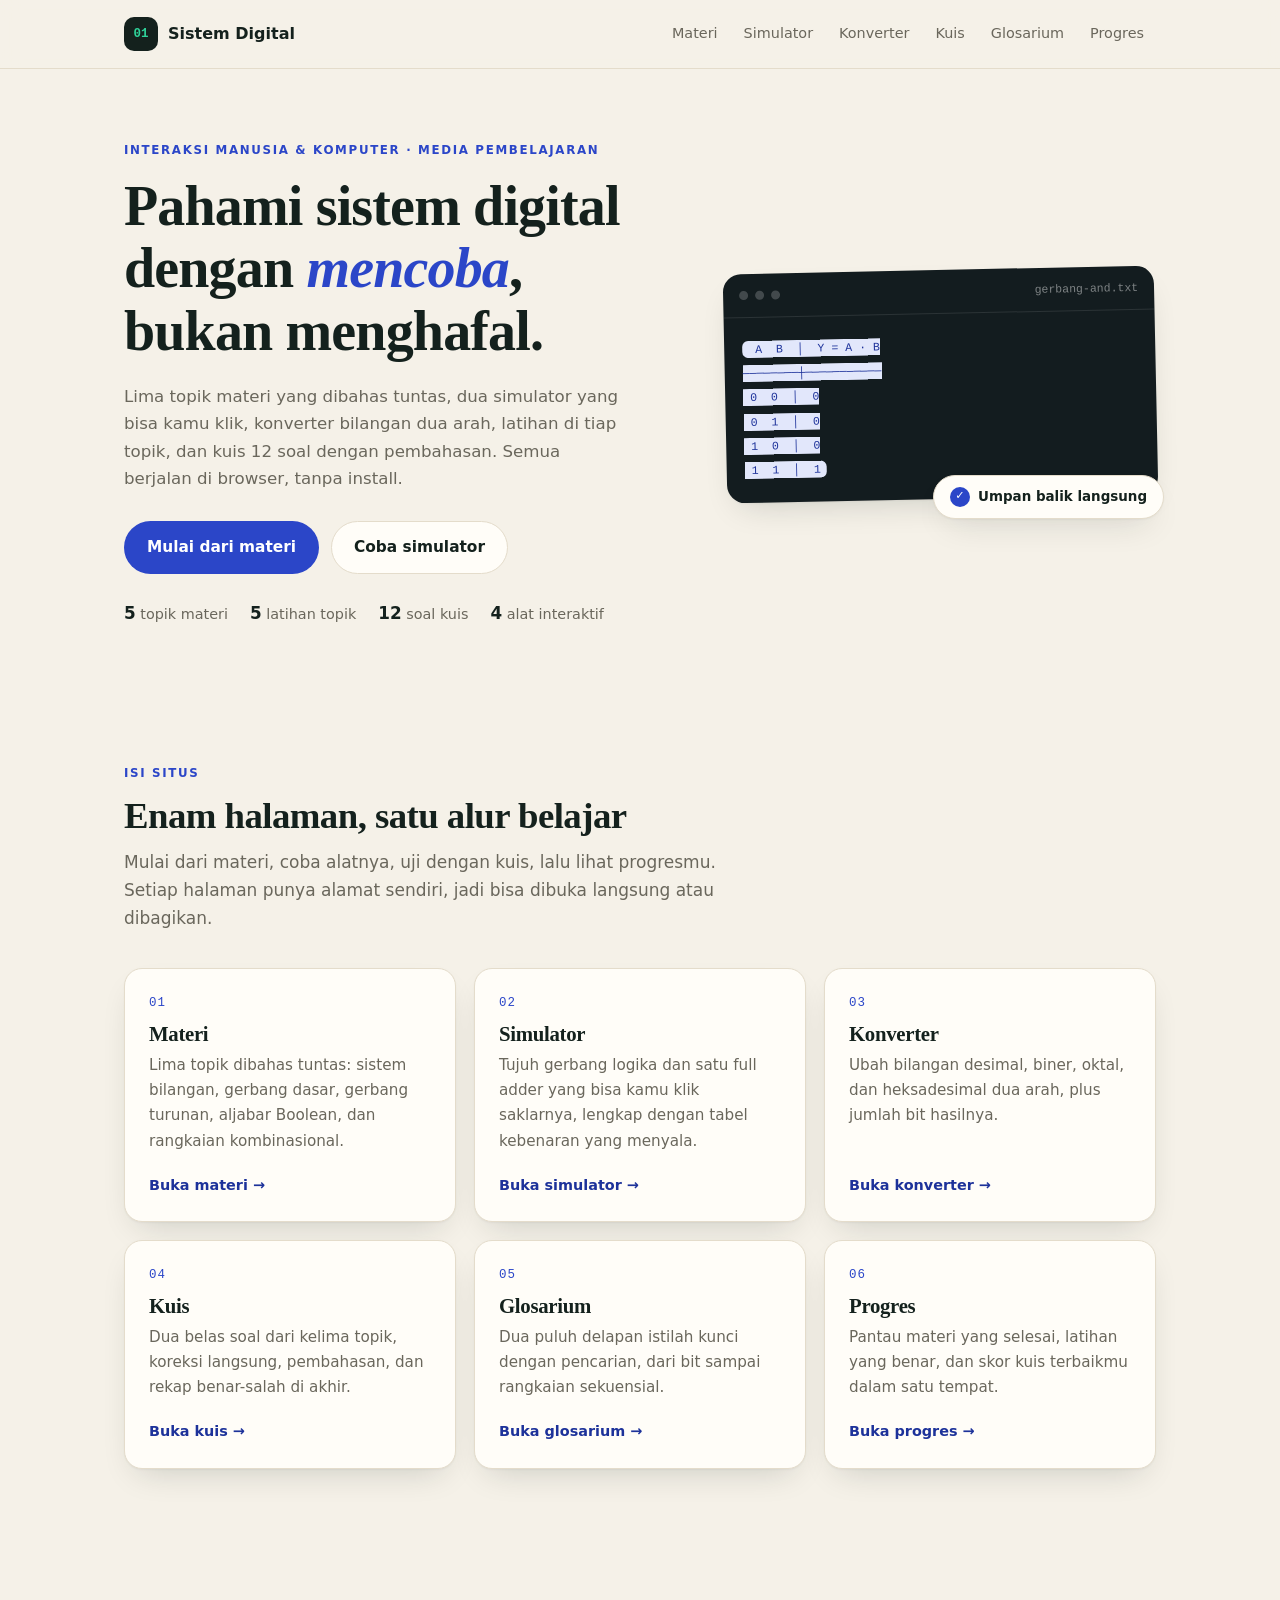
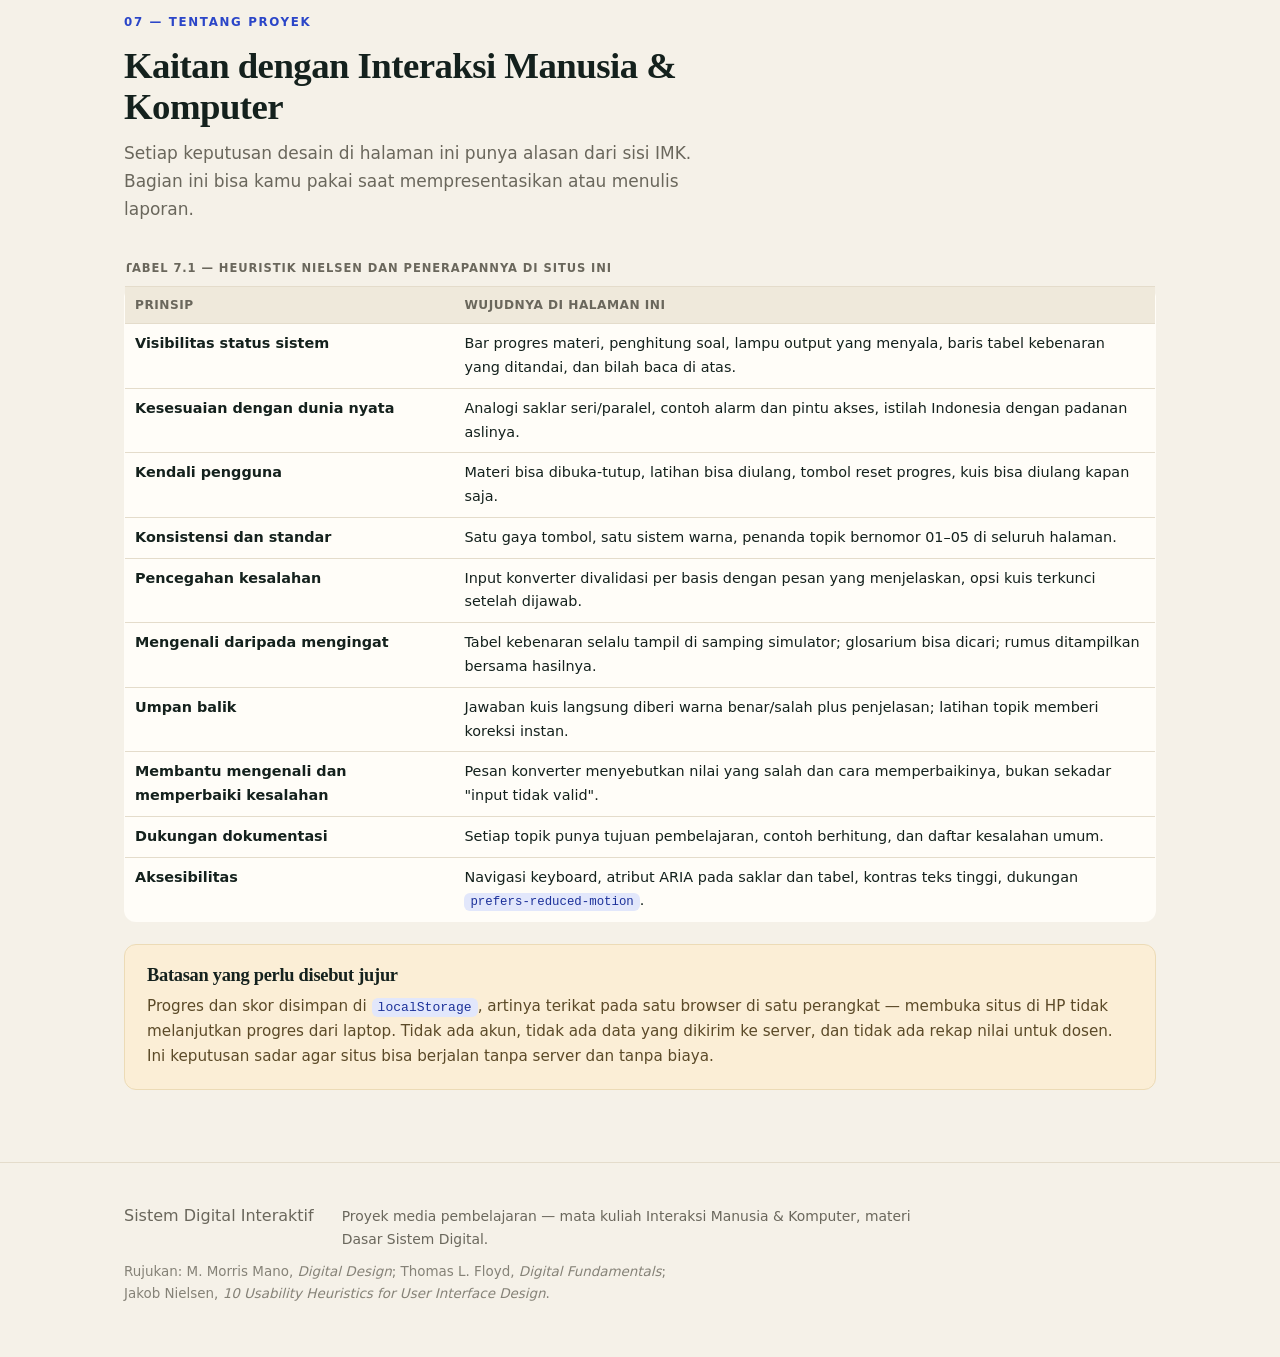
==== commit 8b71f85f: "Add files via upload" ====
--- a/index.html
+++ b/index.html
@@ -4,35 +4,34 @@
   <meta charset="UTF-8" />
   <meta name="viewport" content="width=device-width, initial-scale=1.0" />
   <title>Sistem Digital Interaktif — Materi, Simulator, dan Latihan</title>
-  <meta name="description" content="Media pembelajaran Dasar Sistem Digital: materi lengkap lima topik, simulator gerbang logika dan full adder, konverter bilangan dua arah, latihan per topik, dan kuis 12 soal dengan pembahasan." />
+  <meta name="description" content="Media pembelajaran Dasar Sistem Digital: materi lima topik, simulator gerbang logika dan full adder, konverter bilangan, kuis 12 soal, glosarium, dan progres belajar." />
   <link rel="stylesheet" href="style.css" />
 </head>
-<body>
+<body data-page="index.html">
 
   <div class="baca-bar" aria-hidden="true"><span id="baca-fill"></span></div>
 
   <!-- ============ HEADER / NAVIGASI ============ -->
   <header class="site-header">
     <div class="wrap header-inner">
-      <a class="brand" href="#atas">
+      <a class="brand" href="index.html">
         <span class="brand-mark">01</span>
         <span class="brand-text">Sistem Digital</span>
       </a>
       <nav class="nav" aria-label="Navigasi utama">
-        <a href="#materi">Materi</a>
-        <a href="#simulator">Simulator</a>
-        <a href="#konverter">Konverter</a>
-        <a href="#kuis">Kuis</a>
-        <a href="#glosarium">Glosarium</a>
-        <a href="#progres">Progres</a>
+        <a href="materi.html">Materi</a>
+        <a href="simulator.html">Simulator</a>
+        <a href="konverter.html">Konverter</a>
+        <a href="kuis.html">Kuis</a>
+        <a href="glosarium.html">Glosarium</a>
+        <a href="progres.html">Progres</a>
       </nav>
     </div>
   </header>
 
   <main id="atas">
 
-    <!-- ============ HERO ============ -->
-    <section class="hero">
+<section class="hero">
       <div class="wrap hero-grid">
         <div class="hero-copy">
           <p class="eyebrow">Interaksi Manusia &amp; Komputer · Media pembelajaran</p>
@@ -43,8 +42,8 @@
             dengan pembahasan. Semua berjalan di browser, tanpa install.
           </p>
           <div class="hero-actions">
-            <a class="btn btn-primary" href="#materi">Mulai dari materi</a>
-            <a class="btn btn-ghost" href="#simulator">Coba simulator</a>
+            <a class="btn btn-primary" href="materi.html">Mulai dari materi</a>
+            <a class="btn btn-ghost" href="simulator.html">Coba simulator</a>
           </div>
           <ul class="hero-facts">
             <li><strong>5</strong> topik materi</li>
@@ -74,870 +73,58 @@
       </div>
     </section>
 
-    <!-- ============ MATERI ============ -->
-    <section class="section" id="materi">
+    <section class="section">
       <div class="wrap">
         <div class="section-head">
-          <p class="eyebrow">01 — Materi</p>
-          <h2>Lima topik dasar sistem digital</h2>
+          <p class="eyebrow">Isi situs</p>
+          <h2>Enam halaman, satu alur belajar</h2>
           <p class="section-sub">
-            Setiap topik berisi tujuan pembelajaran, penjelasan bertahap, contoh yang
-            dihitung langkah demi langkah, dan satu latihan kilat untuk mengecek
-            pemahaman. Progresmu tersimpan otomatis di browser.
-          </p>
-        </div>
-
-        <div class="lesson-grid">
-
-          <!-- ---------- TOPIK 1 ---------- -->
-          <article class="lesson" data-lesson="bilangan">
-            <div class="lesson-head">
-              <span class="lesson-num">01</span>
-              <h3>Sistem bilangan</h3>
-              <p>Desimal, biner, oktal, heksadesimal — dan cara berpindah di antaranya.</p>
-            </div>
-            <button class="lesson-toggle" type="button" aria-expanded="false" aria-controls="materi-bilangan">
-              <span class="lesson-toggle-label">Buka materi</span>
-              <span class="chev" aria-hidden="true">↓</span>
-            </button>
-            <div class="lesson-body" id="materi-bilangan" hidden>
-
-              <div class="lesson-goals">
-                <h4>Tujuan pembelajaran</h4>
-                <ul>
-                  <li>Menyebutkan basis dan digit yang dipakai tiap sistem bilangan.</li>
-                  <li>Mengonversi bilangan desimal ke biner, oktal, dan heksadesimal.</li>
-                  <li>Menjelaskan mengapa rangkaian digital memakai biner.</li>
-                </ul>
-              </div>
-
-              <h4>1.1 Mengapa komputer hanya memakai 0 dan 1?</h4>
-              <p>
-                Rangkaian digital dibangun dari transistor yang bekerja seperti saklar:
-                ada tegangan atau tidak ada tegangan. Dua keadaan itu jauh lebih mudah
-                dibedakan dengan pasti daripada sepuluh tingkat tegangan yang berdekatan
-                (kalau ada 10 tingkat, sedikit gangguan saja bisa membuat angka terbaca
-                salah). Karena itu rangkaian digital hanya mengenal dua simbol, dan
-                sistem bilangan yang dipakai adalah <strong>biner</strong> (basis 2).
-              </p>
-              <p>
-                Konsekuensinya, semua yang kamu lihat di layar — huruf, gambar, suara —
-                pada akhirnya adalah deretan bit. Satu bit adalah satu digit biner,
-                delapan bit disebut satu byte, dan satu byte bisa mewakili 256 nilai
-                berbeda (2⁸).
-              </p>
-
-              <h4>1.2 Empat sistem bilangan yang perlu kamu kenal</h4>
-              <div class="table-wrap">
-                <table class="mini-table">
-                  <caption>Tabel 1.1 — Perbandingan sistem bilangan</caption>
-                  <thead>
-                    <tr><th>Sistem</th><th>Basis</th><th>Digit yang dipakai</th><th>Contoh</th></tr>
-                  </thead>
-                  <tbody>
-                    <tr><td>Desimal</td><td>10</td><td>0–9</td><td>13</td></tr>
-                    <tr><td>Biner</td><td>2</td><td>0, 1</td><td>1101</td></tr>
-                    <tr><td>Oktal</td><td>8</td><td>0–7</td><td>15</td></tr>
-                    <tr><td>Heksadesimal</td><td>16</td><td>0–9, A–F</td><td>D</td></tr>
-                  </tbody>
-                </table>
-              </div>
-              <p>
-                Perhatikan: <code>1101</code> sebagai biner bernilai 13, tetapi sebagai
-                desimal bernilai seribu seratus satu. Karena itu saat menulis, sebutkan
-                basisnya — biasanya dengan subskrip: 1101₂. Di dunia nyata penulisan
-                cepat memakai awalan: <code>0b1101</code> (biner), <code>0o15</code>
-                (oktal), <code>0xD</code> (heksadesimal).
-              </p>
-
-              <h4>1.3 Nilai tempat: inti semua konversi</h4>
-              <p>
-                Setiap posisi digit punya bobot. Pada desimal bobotnya 1, 10, 100, 1000.
-                Pada biner bobotnya pangkat dua:
-              </p>
-              <div class="table-wrap">
-                <table class="mini-table mini-table-tight">
-                  <thead>
-                    <tr><th>2⁷</th><th>2⁶</th><th>2⁵</th><th>2⁴</th><th>2³</th><th>2²</th><th>2¹</th><th>2⁰</th></tr>
-                  </thead>
-                  <tbody>
-                    <tr><td>128</td><td>64</td><td>32</td><td>16</td><td>8</td><td>4</td><td>2</td><td>1</td></tr>
-                  </tbody>
-                </table>
-              </div>
-              <p>
-                Jadi biner ke desimal cukup mengalikan setiap bit dengan bobotnya lalu
-                menjumlahkan. Contoh <code>1011</code>:
-                (1 × 8) + (0 × 4) + (1 × 2) + (1 × 1) = <strong>11</strong>.
-              </p>
-
-              <h4>1.4 Desimal ke biner: bagi dua berulang</h4>
-              <p>
-                Bagi bilangan dengan 2, catat sisanya, ulangi dengan hasil baginya sampai
-                hasilnya 0. Sisa terakhir yang kamu dapat dibaca <em>dari bawah ke atas</em>.
-              </p>
-              <pre class="code code-inline"><code>25 ÷ 2 = 12 sisa 1   ▲
-12 ÷ 2 =  6 sisa 0   │ dibaca
- 6 ÷ 2 =  3 sisa 0   │ dari bawah
- 3 ÷ 2 =  1 sisa 1   │ ke atas
- 1 ÷ 2 =  0 sisa 1   │
-
-25₁₀ = 11001₂</code></pre>
-              <p>
-                Cara cek cepat: 16 + 8 + 1 = 25. Benar. Selalu lakukan pengecekan ini,
-                karena kesalahan paling sering justru pada urutan pembacaan sisa.
-              </p>
-
-              <h4>1.5 Biner ke oktal dan heksadesimal: kelompokkan bit</h4>
-              <p>
-                Ini trik yang membuat konversi jadi cepat. Oktal = basis 8 = 2³, jadi
-                <strong>setiap 3 bit</strong> menjadi satu digit oktal. Heksadesimal =
-                basis 16 = 2⁴, jadi <strong>setiap 4 bit</strong> menjadi satu digit heks.
-                Pengelompokan dimulai dari <em>kanan</em>.
-              </p>
-              <pre class="code code-inline"><code>Desimal 214 → biner 11010110
-
-Oktal  : 11 010 110  →  3   2   6  = 326₈
-Heks   : 1101 0110   →  D   6     = D6₁₆
-
-Cek: 13 × 16 + 6 = 214 ✓</code></pre>
-              <p>
-                Kalau jumlah bit tidak habis dibagi 3 atau 4, tambahkan nol di <em>kiri</em>
-                sampai penuh. Contoh: 1010 → oktal perlu jadi 001 010 = 12₈.
-              </p>
-
-              <h4>1.6 Digit heksadesimal di atas 9</h4>
-              <div class="table-wrap">
-                <table class="mini-table">
-                  <thead><tr><th>Desimal</th><th>10</th><th>11</th><th>12</th><th>13</th><th>14</th><th>15</th></tr></thead>
-                  <tbody><tr><td>Heks</td><td>A</td><td>B</td><td>C</td><td>D</td><td>E</td><td>F</td></tr></tbody>
-                </table>
-              </div>
-              <p>
-                Karena satu digit heks pas 4 bit, heksadesimal dipakai untuk menulis isi
-                memori dan warna. Contoh warna <code>#2FD39A</code> di CSS berarti tiga
-                byte: 2F (merah), D3 (hijau), 9A (biru).
-              </p>
-
-              <p class="lesson-tip">
-                <strong>Kesalahan yang sering terjadi:</strong> membaca sisa pembagian dari
-                atas ke bawah (hasilnya terbalik), lupa menambahkan nol saat mengelompokkan
-                bit, dan menulis digit 8 atau 9 pada bilangan oktal (oktal hanya 0–7).
-              </p>
-
-              <div class="mini-quiz" data-latihan="bilangan"></div>
-
-              <button class="done-btn" type="button" data-lesson="bilangan" aria-pressed="false">Tandai selesai</button>
-            </div>
-          </article>
-
-          <!-- ---------- TOPIK 2 ---------- -->
-          <article class="lesson" data-lesson="gerbang">
-            <div class="lesson-head">
-              <span class="lesson-num">02</span>
-              <h3>Gerbang logika dasar</h3>
-              <p>AND, OR, dan NOT: tiga batu bata penyusun semua rangkaian digital.</p>
-            </div>
-            <button class="lesson-toggle" type="button" aria-expanded="false" aria-controls="materi-gerbang">
-              <span class="lesson-toggle-label">Buka materi</span>
-              <span class="chev" aria-hidden="true">↓</span>
-            </button>
-            <div class="lesson-body" id="materi-gerbang" hidden>
-
-              <div class="lesson-goals">
-                <h4>Tujuan pembelajaran</h4>
-                <ul>
-                  <li>Membaca tabel kebenaran gerbang AND, OR, dan NOT.</li>
-                  <li>Menerjemahkan kalimat sehari-hari menjadi ekspresi Boolean.</li>
-                  <li>Menghitung output rangkaian dua tingkat dari nilai input.</li>
-                </ul>
-              </div>
-
-              <h4>2.1 Apa itu gerbang logika?</h4>
-              <p>
-                Gerbang logika adalah blok bangunan yang menerima satu atau lebih input
-                biner dan menghasilkan tepat satu output biner. Aturannya tetap: untuk
-                input yang sama, outputnya selalu sama. Aturan itu dituliskan lengkap
-                dalam <strong>tabel kebenaran</strong>, yang memuat semua kombinasi input
-                — untuk n input jumlah barisnya 2ⁿ. Dua input berarti 4 baris, tiga input
-                berarti 8 baris.
-              </p>
-
-              <h4>2.2 Tiga gerbang dasar</h4>
-              <div class="table-wrap">
-                <table class="mini-table">
-                  <caption>Tabel 2.1 — Tabel kebenaran gerbang dasar</caption>
-                  <thead>
-                    <tr>
-                      <th colspan="2">Input</th>
-                      <th>AND<br />Y = A · B</th>
-                      <th>OR<br />Y = A + B</th>
-                      <th>NOT<br />Y = A′</th>
-                    </tr>
-                    <tr><th>A</th><th>B</th><th></th><th></th><th></th></tr>
-                  </thead>
-                  <tbody>
-                    <tr><td>0</td><td>0</td><td>0</td><td>0</td><td>1</td></tr>
-                    <tr><td>0</td><td>1</td><td>0</td><td>1</td><td>0</td></tr>
-                    <tr><td>1</td><td>0</td><td>0</td><td>1</td><td>—</td></tr>
-                    <tr><td>1</td><td>1</td><td>1</td><td>1</td><td>0</td></tr>
-                  </tbody>
-                </table>
-              </div>
-              <ul class="lesson-list">
-                <li><strong>AND</strong> — output 1 hanya jika <em>semua</em> input 1. Analogi: dua saklar yang dipasang seri, lampu menyala hanya kalau keduanya ditutup.</li>
-                <li><strong>OR</strong> — output 1 jika <em>minimal satu</em> input 1. Analogi: dua saklar paralel, lampu menyala kalau salah satu ditutup.</li>
-                <li><strong>NOT</strong> — satu input, membalik nilainya. Disebut juga inverter. Simbolnya garis atas: A′ atau Ā.</li>
-              </ul>
-
-              <h4>2.3 Dari kalimat ke ekspresi</h4>
-              <p>
-                Latihan menerjemahkan ini yang paling menentukan. Perhatikan kata
-                penghubungnya: "dan / serta / semuanya" → AND; "atau / salah satu" →
-                OR; "tidak / bukan / kecuali" → NOT.
-              </p>
-              <div class="table-wrap">
-                <table class="mini-table">
-                  <thead><tr><th>Kalimat</th><th>Ekspresi</th></tr></thead>
-                  <tbody>
-                    <tr><td>Lampu menyala jika saklar utama DAN sensor gerak aktif</td><td>Y = A · B</td></tr>
-                    <tr><td>Alarm berbunyi jika tombol darurat ATAU asap terdeteksi</td><td>Y = A + B</td></tr>
-                    <tr><td>Lampu indikator mati jika saklar menyala</td><td>Y = A′</td></tr>
-                    <tr><td>Pintu terbuka jika kartu valid DAN tidak ada alarm</td><td>Y = A · B′</td></tr>
-                  </tbody>
-                </table>
-              </div>
-
-              <h4>2.4 Menghitung rangkaian dua tingkat</h4>
-              <p>
-                Rangkaian nyata hampir selalu gabungan. Cara menghitungnya: selesaikan
-                tanda kurung dulu, lalu NOT, lalu AND, lalu OR — sama seperti perkalian
-                sebelum penjumlahan di matematika.
-              </p>
-              <pre class="code code-inline"><code>Y = (A · B) + C′      dengan A = 1, B = 0, C = 1
-
-1) C′      = 0
-2) A · B   = 1 · 0 = 0
-3) 0 + 0   = 0            → Y = 0
-
-Kalau C = 0  →  C′ = 1  →  Y = 0 + 1 = 1</code></pre>
-
-              <h4>2.5 Level tegangan di dunia nyata</h4>
-              <p>
-                Logika 1 dan 0 bukan angka ajaib, melainkan rentang tegangan. Pada
-                keluarga TTL dengan catu 5 V, tegangan di bawah 0,8 V dianggap 0 dan di
-                atas 2,0 V dianggap 1; daerah di antaranya adalah daerah terlarang yang
-                harus dihindari. Keluarga CMOS modern (3,3 V) punya ambang berbeda, tetapi
-                prinsipnya sama: dua wilayah tegas, satu wilayah abu-abu.
-              </p>
-
-              <p class="lesson-tip">
-                <strong>Ingat:</strong> tabel kebenaran adalah sumber kebenaran. Kalau
-                ragu dengan sebuah rangkaian, daftar semua kombinasi inputnya dan hitung
-                satu per satu — jangan menebak.
-              </p>
-
-              <div class="mini-quiz" data-latihan="gerbang"></div>
-
-              <button class="done-btn" type="button" data-lesson="gerbang" aria-pressed="false">Tandai selesai</button>
-            </div>
-          </article>
-
-          <!-- ---------- TOPIK 3 ---------- -->
-          <article class="lesson" data-lesson="turunan">
-            <div class="lesson-head">
-              <span class="lesson-num">03</span>
-              <h3>Gerbang turunan</h3>
-              <p>NAND, NOR, XOR, XNOR — dan mengapa NAND disebut gerbang universal.</p>
-            </div>
-            <button class="lesson-toggle" type="button" aria-expanded="false" aria-controls="materi-turunan">
-              <span class="lesson-toggle-label">Buka materi</span>
-              <span class="chev" aria-hidden="true">↓</span>
-            </button>
-            <div class="lesson-body" id="materi-turunan" hidden>
-
-              <div class="lesson-goals">
-                <h4>Tujuan pembelajaran</h4>
-                <ul>
-                  <li>Menjelaskan hubungan NAND–AND dan NOR–OR.</li>
-                  <li>Membuktikan bahwa semua gerbang bisa dibentuk dari NAND.</li>
-                  <li>Membedakan XOR dan XNOR beserta pemakaiannya.</li>
-                </ul>
-              </div>
-
-              <h4>3.1 NAND dan NOR: gerbang dasar yang dinegasi</h4>
-              <p>
-                NAND adalah AND yang outputnya dibalik; NOR adalah OR yang dibalik.
-                Keduanya disebut <strong>gerbang universal</strong> karena dengan satu
-                jenis gerbang saja (NAND saja, atau NOR saja) semua gerbang lain bisa
-                dibuat — dan itu sangat menguntungkan saat memproduksi IC, karena satu
-                jenis gerbang bisa diproduksi massal dengan biaya murah.
-              </p>
-              <div class="table-wrap">
-                <table class="mini-table">
-                  <caption>Tabel 3.1 — NAND dan NOR</caption>
-                  <thead>
-                    <tr><th>A</th><th>B</th><th>NAND (A·B)′</th><th>NOR (A+B)′</th><th>XOR A⊕B</th><th>XNOR (A⊕B)′</th></tr>
-                  </thead>
-                  <tbody>
-                    <tr><td>0</td><td>0</td><td>1</td><td>1</td><td>0</td><td>1</td></tr>
-                    <tr><td>0</td><td>1</td><td>1</td><td>0</td><td>1</td><td>0</td></tr>
-                    <tr><td>1</td><td>0</td><td>1</td><td>0</td><td>1</td><td>0</td></tr>
-                    <tr><td>1</td><td>1</td><td>0</td><td>0</td><td>0</td><td>1</td></tr>
-                  </tbody>
-                </table>
-              </div>
-
-              <h4>3.2 Membangun gerbang lain hanya dari NAND</h4>
-              <div class="table-wrap">
-                <table class="mini-table">
-                  <thead><tr><th>Gerbang yang dibuat</th><th>Caranya dengan NAND</th><th>Jumlah NAND</th></tr></thead>
-                  <tbody>
-                    <tr><td>NOT</td><td>Kedua input disatukan: NAND(A, A)</td><td>1</td></tr>
-                    <tr><td>AND</td><td>NAND lalu di-NOT-kan</td><td>2</td></tr>
-                    <tr><td>OR</td><td>NOT kedua input, lalu di-NAND-kan</td><td>3</td></tr>
-                  </tbody>
-                </table>
-              </div>
-              <pre class="code code-inline"><code>NOT dari NAND
-A ──┬── NAND ── A′
-    └──
-
-AND dari NAND
-A ──┐
-    NAND ──┬── NAND ── A·B
-B ──┘      └──
-
-OR dari NAND (De Morgan)
-A ── NOT ──┐
-           NAND ── A + B
-B ── NOT ──┘</code></pre>
-
-              <h4>3.3 XOR dan XNOR</h4>
-              <p>
-                <strong>XOR</strong> (exclusive OR) menghasilkan 1 hanya jika kedua input
-                <em>berbeda</em>. Ekspresinya Y = A ⊕ B = A′·B + A·B′. <strong>XNOR</strong>
-                kebalikannya: output 1 jika kedua input <em>sama</em>, sehingga berfungsi
-                sebagai pembanding kesamaan dua bit.
-              </p>
-              <p>Pemakaian nyata keduanya:</p>
-              <ul class="lesson-list">
-                <li><strong>Penjumlah biner</strong> — bit hasil penjumlahan adalah XOR dari kedua bit.</li>
-                <li><strong>Deteksi parity</strong> — deretan XOR dipakai memeriksa apakah jumlah bit 1 ganjil atau genap, untuk mendeteksi data rusak.</li>
-                <li><strong>Pembanding</strong> — XNOR per bit, lalu di-AND-kan, memberi tahu apakah dua bilangan identik.</li>
-                <li><strong>Kriptografi sederhana</strong> — XOR dengan kunci lalu XOR lagi menghasilkan data asli.</li>
-              </ul>
-
-              <h4>3.4 Nomor IC yang sering dipakai di laboratorium</h4>
-              <div class="table-wrap">
-                <table class="mini-table">
-                  <thead><tr><th>IC</th><th>Isi</th></tr></thead>
-                  <tbody>
-                    <tr><td>7400</td><td>4 gerbang NAND 2 input</td></tr>
-                    <tr><td>7408</td><td>4 gerbang AND 2 input</td></tr>
-                    <tr><td>7432</td><td>4 gerbang OR 2 input</td></tr>
-                    <tr><td>7486</td><td>4 gerbang XOR 2 input</td></tr>
-                    <tr><td>7404</td><td>6 inverter (NOT)</td></tr>
-                  </tbody>
-                </table>
-              </div>
-              <p class="lesson-tip">
-                Saat praktikum, catat dulu susunan kaki IC-nya. Kesalahan paling umum
-                bukan pada logikanya, melainkan pada pin yang tertukar atau VCC/GND yang
-                belum tersambung.
-              </p>
-
-              <div class="mini-quiz" data-latihan="turunan"></div>
-
-              <button class="done-btn" type="button" data-lesson="turunan" aria-pressed="false">Tandai selesai</button>
-            </div>
-          </article>
-
-          <!-- ---------- TOPIK 4 ---------- -->
-          <article class="lesson" data-lesson="boolean">
-            <div class="lesson-head">
-              <span class="lesson-num">04</span>
-              <h3>Aljabar Boolean &amp; De Morgan</h3>
-              <p>Menyederhanakan ekspresi sebelum menggambar rangkaiannya.</p>
-            </div>
-            <button class="lesson-toggle" type="button" aria-expanded="false" aria-controls="materi-boolean">
-              <span class="lesson-toggle-label">Buka materi</span>
-              <span class="chev" aria-hidden="true">↓</span>
-            </button>
-            <div class="lesson-body" id="materi-boolean" hidden>
-
-              <div class="lesson-goals">
-                <h4>Tujuan pembelajaran</h4>
-                <ul>
-                  <li>Menggunakan hukum dasar aljabar Boolean untuk menyederhanakan ekspresi.</li>
-                  <li>Menerapkan dua hukum De Morgan dengan benar.</li>
-                  <li>Menjelaskan dampak penyederhanaan terhadap jumlah gerbang.</li>
-                </ul>
-              </div>
-
-              <h4>4.1 Mengapa perlu disederhanakan?</h4>
-              <p>
-                Dua ekspresi bisa bernilai sama untuk semua kombinasi input, tetapi
-                jumlah gerbangnya berbeda. Contoh: Y = A·B + A·B′ hanya butuh satu
-                gerbang setelah disederhanakan menjadi Y = A. Lebih sedikit gerbang
-                berarti lebih murah, lebih kecil, lebih cepat, dan lebih hemat daya.
-              </p>
-
-              <h4>4.2 Hukum-hukum yang wajib diingat</h4>
-              <div class="table-wrap">
-                <table class="mini-table">
-                  <caption>Tabel 4.1 — Hukum aljabar Boolean</caption>
-                  <thead><tr><th>Nama</th><th>Bentuk OR (+)</th><th>Bentuk AND (·)</th></tr></thead>
-                  <tbody>
-                    <tr><td>Identitas</td><td>A + 0 = A</td><td>A · 1 = A</td></tr>
-                    <tr><td>Dominan</td><td>A + 1 = 1</td><td>A · 0 = 0</td></tr>
-                    <tr><td>Idempoten</td><td>A + A = A</td><td>A · A = A</td></tr>
-                    <tr><td>Komplemen</td><td>A + A′ = 1</td><td>A · A′ = 0</td></tr>
-                    <tr><td>Involusi</td><td colspan="2">(A′)′ = A</td></tr>
-                    <tr><td>Absorbsi</td><td>A + A·B = A</td><td>A · (A + B) = A</td></tr>
-                    <tr><td>Distributif</td><td>A + B·C = (A+B)(A+C)</td><td>A·(B+C) = A·B + A·C</td></tr>
-                    <tr><td>De Morgan</td><td>(A + B)′ = A′ · B′</td><td>(A · B)′ = A′ + B′</td></tr>
-                  </tbody>
-                </table>
-              </div>
-              <p>
-                Hukum De Morgan sering membuat bingung, padahal polanya sederhana: kalau
-                seluruh ekspresi dinegasi, <em>tanda operasinya berbalik</em> dan setiap
-                variabel ikut dinegasi. AND menjadi OR, OR menjadi AND.
-              </p>
-
-              <h4>4.3 Tiga contoh penyederhanaan langkah demi langkah</h4>
-              <pre class="code code-inline"><code>Contoh 1
-Y = A·B + A·B′
-  = A·(B + B′)      ← distributif (keluarkan A)
-  = A·1             ← komplemen: B + B′ = 1
-  = A               ← identitas
-
-Contoh 2
-Y = A + A′·B
-  = (A + A′)·(A + B)   ← distributif OR
-  = 1·(A + B)          ← komplemen
-  = A + B              ← identitas
-
-Contoh 3
-Y = (A·B)′ + A·B
-  = A′ + B′ + A·B      ← De Morgan
-  = A′ + (B′ + A·B)
-  = A′ + B′ + A        ← karena B′ + A·B = B′ + A
-  = 1                  ← A + A′ = 1</code></pre>
-              <p>
-                Contoh 3 menunjukkan hasil yang menarik: ternyata outputnya selalu 1
-                berapa pun nilai A dan B. Fakta ini lebih mudah dilihat dengan tabel
-                kebenaran, jadi biasakan mengecek hasil penyederhanaan dengan tabel kecil.
-              </p>
-
-              <h4>4.4 Mengecek hasil dengan tabel kebenaran</h4>
-              <div class="table-wrap">
-                <table class="mini-table">
-                  <caption>Tabel 4.2 — Bukti A + A′B = A + B</caption>
-                  <thead><tr><th>A</th><th>B</th><th>A′B</th><th>A + A′B</th><th>A + B</th></tr></thead>
-                  <tbody>
-                    <tr><td>0</td><td>0</td><td>0</td><td>0</td><td>0</td></tr>
-                    <tr><td>0</td><td>1</td><td>1</td><td>1</td><td>1</td></tr>
-                    <tr><td>1</td><td>0</td><td>0</td><td>1</td><td>1</td></tr>
-                    <tr><td>1</td><td>1</td><td>0</td><td>1</td><td>1</td></tr>
-                  </tbody>
-                </table>
-              </div>
-              <p>
-                Kedua kolom terakhir identik untuk semua baris, jadi kedua ekspresi
-                memang setara. Inilah bukti yang paling meyakinkan saat ujian.
-              </p>
-
-              <p class="lesson-tip">
-                <strong>Tips:</strong> sederhanakan dulu secara aljabar, lalu buktikan
-                dengan tabel kebenaran. Dua cara ini saling memeriksa, jadi kesalahan
-                tidak lolos diam-diam.
-              </p>
-
-              <div class="mini-quiz" data-latihan="boolean"></div>
-
-              <button class="done-btn" type="button" data-lesson="boolean" aria-pressed="false">Tandai selesai</button>
-            </div>
-          </article>
-
-          <!-- ---------- TOPIK 5 ---------- -->
-          <article class="lesson" data-lesson="rangkaian">
-            <div class="lesson-head">
-              <span class="lesson-num">05</span>
-              <h3>Rangkaian kombinasional</h3>
-              <p>Half adder, full adder, multiplexer, dan decoder.</p>
-            </div>
-            <button class="lesson-toggle" type="button" aria-expanded="false" aria-controls="materi-rangkaian">
-              <span class="lesson-toggle-label">Buka materi</span>
-              <span class="chev" aria-hidden="true">↓</span>
-            </button>
-            <div class="lesson-body" id="materi-rangkaian" hidden>
-
-              <div class="lesson-goals">
-                <h4>Tujuan pembelajaran</h4>
-                <ul>
-                  <li>Membedakan rangkaian kombinasional dan sekuensial.</li>
-                  <li>Menjelaskan cara kerja half adder dan full adder.</li>
-                  <li>Menentukan output multiplexer dan decoder untuk input tertentu.</li>
-                </ul>
-              </div>
-
-              <h4>5.1 Kombinasional vs sekuensial</h4>
-              <p>
-                Rangkaian <strong>kombinasional</strong> outputnya hanya bergantung pada
-                input saat itu — tidak punya ingatan. Rangkaian <strong>sekuensial</strong>
-                (flip-flop, register, counter) menyimpan keadaan sebelumnya, sehingga
-                outputnya juga bergantung pada riwayat. Semua rangkaian di halaman ini
-                adalah kombinasional.
-              </p>
-
-              <h4>5.2 Half adder: penjumlah dua bit</h4>
-              <p>
-                Menjumlah dua bit A dan B menghasilkan dua sinyal: Sum (hasil) dan Carry
-                (simpanan ke posisi berikutnya). Perhatikan bahwa Sum sama dengan XOR,
-                sedangkan Carry sama dengan AND.
-              </p>
-              <div class="table-wrap">
-                <table class="mini-table">
-                  <caption>Tabel 5.1 — Half adder</caption>
-                  <thead><tr><th>A</th><th>B</th><th>Carry</th><th>Sum</th><th>Arti (desimal)</th></tr></thead>
-                  <tbody>
-                    <tr><td>0</td><td>0</td><td>0</td><td>0</td><td>0 + 0 = 0</td></tr>
-                    <tr><td>0</td><td>1</td><td>0</td><td>1</td><td>0 + 1 = 1</td></tr>
-                    <tr><td>1</td><td>0</td><td>0</td><td>1</td><td>1 + 0 = 1</td></tr>
-                    <tr><td>1</td><td>1</td><td>1</td><td>0</td><td>1 + 1 = 10₂ (2)</td></tr>
-                  </tbody>
-                </table>
-              </div>
-              <pre class="code code-inline"><code>Sum   = A ⊕ B     (XOR)
-Carry = A · B     (AND)</code></pre>
-
-              <h4>5.3 Full adder: menambah carry dari posisi sebelumnya</h4>
-              <p>
-                Half adder tidak cukup untuk menjumlah bilangan banyak bit, karena bit
-                kedua dan seterusnya harus ikut menambahkan carry dari bit sebelumnya.
-                Full adder menerima tiga input: A, B, dan C<sub>in</sub>.
-              </p>
-              <div class="table-wrap">
-                <table class="mini-table">
-                  <caption>Tabel 5.2 — Full adder</caption>
-                  <thead><tr><th>A</th><th>B</th><th>C<sub>in</sub></th><th>C<sub>out</sub></th><th>Sum</th><th>Arti (desimal)</th></tr></thead>
-                  <tbody>
-                    <tr><td>0</td><td>0</td><td>0</td><td>0</td><td>0</td><td>0</td></tr>
-                    <tr><td>0</td><td>0</td><td>1</td><td>0</td><td>1</td><td>1</td></tr>
-                    <tr><td>0</td><td>1</td><td>0</td><td>0</td><td>1</td><td>1</td></tr>
-                    <tr><td>0</td><td>1</td><td>1</td><td>1</td><td>0</td><td>2</td></tr>
-                    <tr><td>1</td><td>0</td><td>0</td><td>0</td><td>1</td><td>1</td></tr>
-                    <tr><td>1</td><td>0</td><td>1</td><td>1</td><td>0</td><td>2</td></tr>
-                    <tr><td>1</td><td>1</td><td>0</td><td>1</td><td>0</td><td>2</td></tr>
-                    <tr><td>1</td><td>1</td><td>1</td><td>1</td><td>1</td><td>3</td></tr>
-                  </tbody>
-                </table>
-              </div>
-              <pre class="code code-inline"><code>Sum  = A ⊕ B ⊕ Cin
-Cout = A·B + Cin·(A ⊕ B)
-
-Coba sendiri di simulator full adder di halaman ini.</code></pre>
-              <p>
-                Empat full adder yang dirangkai berderet menghasilkan penjumlah 4 bit
-                (<em>ripple carry adder</em>): C<sub>out</sub> satu tingkat menjadi
-                C<sub>in</sub> tingkat berikutnya. Kekurangannya, carry harus menjalar
-                dari bit paling kanan ke paling kiri sehingga penjumlahan panjang menjadi
-                lebih lambat.
-              </p>
-
-              <h4>5.4 Multiplexer (MUX) 2:1</h4>
-              <p>
-                MUX adalah pemilih data: dari beberapa input, satu diteruskan ke output
-                sesuai sinyal pemilih S.
-              </p>
-              <div class="table-wrap">
-                <table class="mini-table">
-                  <caption>Tabel 5.3 — MUX 2:1</caption>
-                  <thead><tr><th>S</th><th>Y</th><th>Artinya</th></tr></thead>
-                  <tbody>
-                    <tr><td>0</td><td>A</td><td>input A yang diteruskan</td></tr>
-                    <tr><td>1</td><td>B</td><td>input B yang diteruskan</td></tr>
-                  </tbody>
-                </table>
-              </div>
-              <pre class="code code-inline"><code>Y = A·S′ + B·S</code></pre>
-              <p>
-                Selain sebagai pemilih data, MUX bisa dipakai mengimplementasikan fungsi
-                Boolean apa pun: masukkan nilai fungsi ke input, pilih dengan variabel.
-                Decoder 2-ke-4 sebaliknya: dari 2 bit input, menyalakan tepat satu dari 4
-                output — dasar dari pemilihan alamat memori.
-              </p>
-
-              <p class="lesson-tip">
-                <strong>Cek cepat:</strong> kalau tabel kebenaran punya 3 input, jumlah
-                barisnya harus 8. Kalau tabelmu 7 baris, ada kombinasi yang terlewat.
-              </p>
-
-              <div class="mini-quiz" data-latihan="rangkaian"></div>
-
-              <button class="done-btn" type="button" data-lesson="rangkaian" aria-pressed="false">Tandai selesai</button>
-            </div>
-          </article>
-
+            Mulai dari materi, coba alatnya, uji dengan kuis, lalu lihat progresmu.
+            Setiap halaman punya alamat sendiri, jadi bisa dibuka langsung atau dibagikan.
+          </p>
+        </div>
+        <div class="menu-grid">
+        <a class="menu-card" href="materi.html">
+          <span class="menu-num">01</span>
+          <h3>Materi</h3>
+          <p>Lima topik dibahas tuntas: sistem bilangan, gerbang dasar, gerbang turunan, aljabar Boolean, dan rangkaian kombinasional.</p>
+          <span class="menu-go">Buka materi →</span>
+        </a>
+        <a class="menu-card" href="simulator.html">
+          <span class="menu-num">02</span>
+          <h3>Simulator</h3>
+          <p>Tujuh gerbang logika dan satu full adder yang bisa kamu klik saklarnya, lengkap dengan tabel kebenaran yang menyala.</p>
+          <span class="menu-go">Buka simulator →</span>
+        </a>
+        <a class="menu-card" href="konverter.html">
+          <span class="menu-num">03</span>
+          <h3>Konverter</h3>
+          <p>Ubah bilangan desimal, biner, oktal, dan heksadesimal dua arah, plus jumlah bit hasilnya.</p>
+          <span class="menu-go">Buka konverter →</span>
+        </a>
+        <a class="menu-card" href="kuis.html">
+          <span class="menu-num">04</span>
+          <h3>Kuis</h3>
+          <p>Dua belas soal dari kelima topik, koreksi langsung, pembahasan, dan rekap benar-salah di akhir.</p>
+          <span class="menu-go">Buka kuis →</span>
+        </a>
+        <a class="menu-card" href="glosarium.html">
+          <span class="menu-num">05</span>
+          <h3>Glosarium</h3>
+          <p>Dua puluh delapan istilah kunci dengan pencarian, dari bit sampai rangkaian sekuensial.</p>
+          <span class="menu-go">Buka glosarium →</span>
+        </a>
+        <a class="menu-card" href="progres.html">
+          <span class="menu-num">06</span>
+          <h3>Progres</h3>
+          <p>Pantau materi yang selesai, latihan yang benar, dan skor kuis terbaikmu dalam satu tempat.</p>
+          <span class="menu-go">Buka progres →</span>
+        </a>
         </div>
       </div>
     </section>
 
-    <!-- ============ SIMULATOR ============ -->
-    <section class="section section-dark" id="simulator">
-      <div class="wrap">
-        <div class="section-head">
-          <p class="eyebrow">02 — Simulator</p>
-          <h2>Simulator gerbang logika</h2>
-          <p class="section-sub">Pilih gerbang, ubah input A dan B, lalu lihat output serta baris tabel kebenaran yang aktif.</p>
-        </div>
-
-        <div class="sim-card">
-          <div class="sim-controls">
-            <p class="sim-label" id="label-gerbang">Pilih gerbang</p>
-            <div class="gate-chips" id="gate-chips" role="group" aria-labelledby="label-gerbang">
-              <button class="gate-chip" type="button" data-gate="AND">AND</button>
-              <button class="gate-chip" type="button" data-gate="OR">OR</button>
-              <button class="gate-chip" type="button" data-gate="NOT">NOT</button>
-              <button class="gate-chip" type="button" data-gate="NAND">NAND</button>
-              <button class="gate-chip" type="button" data-gate="NOR">NOR</button>
-              <button class="gate-chip" type="button" data-gate="XOR">XOR</button>
-              <button class="gate-chip" type="button" data-gate="XNOR">XNOR</button>
-            </div>
-
-            <p class="sim-label">Input</p>
-            <div class="switches">
-              <label class="switch">
-                <input class="switch-input" type="checkbox" id="input-a" />
-                <span class="switch-track" aria-hidden="true"><span class="switch-thumb"></span></span>
-                <span class="switch-name">A</span>
-                <span class="switch-val" id="val-a">0</span>
-              </label>
-              <label class="switch" id="switch-b-wrap">
-                <input class="switch-input" type="checkbox" id="input-b" />
-                <span class="switch-track" aria-hidden="true"><span class="switch-thumb"></span></span>
-                <span class="switch-name">B</span>
-                <span class="switch-val" id="val-b">0</span>
-              </label>
-            </div>
-
-            <p class="sim-note" id="sim-note">Output 1 hanya jika A dan B sama-sama 1.</p>
-          </div>
-
-          <div class="sim-output">
-            <div class="lamp" id="lamp" aria-hidden="true"><span id="lamp-val">0</span></div>
-            <p class="lamp-caption">Output Y</p>
-            <p class="sim-formula" id="sim-formula">Y = A · B</p>
-          </div>
-
-          <div class="table-wrap">
-            <table class="truth-table" id="truth-table"></table>
-          </div>
-        </div>
-
-        <div class="section-head sim-head-2">
-          <h3>Simulator full adder</h3>
-          <p class="section-sub">
-            Tiga saklar: A, B, dan carry masuk. Lihat Sum, carry keluar, serta langkah
-            perhitungannya. Coba bandingkan dengan Tabel 5.2 di materi.
-          </p>
-        </div>
-
-        <div class="sim-card adder-card">
-          <div class="sim-controls">
-            <p class="sim-label">Input</p>
-            <div class="switches}>
-              <label class="switch">
-                <input class="switch-input" type="checkbox" id="add-a" />
-                <span class="switch-track" aria-hidden="true"><span class="switch-thumb"></span></span>
-                <span class="switch-name">A</span>
-                <span class="switch-val" id="add-val-a">0</span>
-              </label>
-              <label class="switch">
-                <input class="switch-input" type="checkbox" id="add-b" />
-                <span class="switch-track" aria-hidden="true"><span class="switch-thumb"></span></span>
-                <span class="switch-name">B</span>
-                <span class="switch-val" id="add-val-b">0</span>
-              </label>
-              <label class="switch">
-                <input class="switch-input" type="checkbox" id="add-cin" />
-                <span class="switch-track" aria-hidden="true"><span class="switch-thumb"></span></span>
-                <span class="switch-name">C<sub>in</sub></span>
-                <span class="switch-val" id="add-val-cin">0</span>
-              </label>
-            </div>
-            <p class="sim-note" id="adder-note">Jumlah ketiga input: 0 + 0 + 0 = 0.</p>
-            <div class="adder-steps" id="adder-steps"></div>
-          </div>
-
-          <div class="adder-output">
-            <div class="lamp-pair">
-              <div>
-                <div class="lamp lamp-sm" id="lamp-sum" aria-hidden="true"><span id="lamp-sum-val">0</span></div>
-                <p class="lamp-caption">Sum</p>
-              </div>
-              <div>
-                <div class="lamp lamp-sm" id="lamp-cout" aria-hidden="true"><span id="lamp-cout-val">0</span></div>
-                <p class="lamp-caption">C<sub>out</sub></p>
-              </div>
-            </div>
-            <p class="sim-formula" id="adder-formula">Sum = 0 ⊕ 0 ⊕ 0 = 0</p>
-          </div>
-
-          <div class="table-wrap">
-            <table class="truth-table" id="adder-table"></table>
-          </div>
-        </div>
-      </div>
-    </section>
-
-    <!-- ============ KONVERTER ============ -->
-    <section class="section" id="konverter">
-      <div class="wrap">
-        <div class="section-head">
-          <p class="eyebrow">03 — Konverter</p>
-          <h2>Konverter bilangan dua arah</h2>
-          <p class="section-sub">
-            Pilih basis asal, ketik bilangannya, dan hasil dalam ketiga basis lain muncul
-            seketika — lengkap dengan jumlah bit yang dipakai.
-          </p>
-        </div>
-
-        <div class="conv-card">
-          <div class="conv-input">
-            <p class="sim-label" id="label-basis">Basis asal</p>
-            <div class="gate-chips" id="mode-chips" role="group" aria-labelledby="label-basis">
-              <button class="gate-chip" type="button" data-mode="desimal" aria-pressed="true">Desimal</button>
-              <button class="gate-chip" type="button" data-mode="biner">Biner</button>
-              <button class="gate-chip" type="button" data-mode="oktal">Oktal</button>
-              <button class="gate-chip" type="button" data-mode="heks">Heksadesimal</button>
-            </div>
-
-            <label for="angka" id="conv-label">Bilangan desimal</label>
-            <input
-              id="angka"
-              type="text"
-              value="13"
-              inputmode="numeric"
-              autocomplete="off"
-              spellcheck="false"
-              aria-describedby="conv-hint"
-            />
-            <p class="conv-hint" id="conv-hint">Rentang 0–65535 (setara 16 bit).</p>
-          </div>
-
-          <div class="conv-out" id="conv-out" aria-live="polite">
-            <div class="out-row">
-              <span class="out-label">Desimal</span>
-              <code class="out-value" id="out-desimal">13</code>
-            </div>
-            <div class="out-row">
-              <span class="out-label">Biner</span>
-              <code class="out-value" id="out-biner">1101</code>
-            </div>
-            <div class="out-row">
-              <span class="out-label">Oktal</span>
-              <code class="out-value" id="out-oktal">15</code>
-            </div>
-            <div class="out-row">
-              <span class="out-label">Heksadesimal</span>
-              <code class="out-value" id="out-heks">D</code>
-            </div>
-            <div class="out-row">
-              <span class="out-label">Jumlah bit</span>
-              <code class="out-value" id="out-bit">4</code>
-            </div>
-          </div>
-        </div>
-      </div>
-    </section>
-
-    <!-- ============ KUIS ============ -->
-    <section class="section section-alt" id="kuis">
-      <div class="wrap">
-        <div class="section-head">
-          <p class="eyebrow">04 — Kuis</p>
-          <h2>Uji pemahamanmu</h2>
-          <p class="section-sub">
-            Dua belas soal dari kelima topik, koreksi langsung, pembahasan tiap jawaban,
-            dan rekap benar-salah di akhir.
-          </p>
-        </div>
-
-        <div class="quiz-card">
-          <div class="quiz-top">
-            <span class="quiz-step" id="quiz-step">Soal 1 dari 12</span>
-            <div class="bar"><span class="bar-fill" id="quiz-bar"></span></div>
-          </div>
-          <div id="quiz-stage" aria-live="polite"></div>
-        </div>
-      </div>
-    </section>
-
-    <!-- ============ GLOSARIUM ============ -->
-    <section class="section" id="glosarium">
-      <div class="wrap">
-        <div class="section-head">
-          <p class="eyebrow">05 — Glosarium</p>
-          <h2>Istilah yang sering muncul</h2>
-          <p class="section-sub">Ketik untuk menyaring istilah saat membaca materi atau mengerjakan tugas.</p>
-        </div>
-
-        <div class="glos-card">
-          <label class="glos-search">
-            <span>Cari istilah</span>
-            <input id="glos-filter" type="search" placeholder="misal: carry, basis, MUX" autocomplete="off" />
-          </label>
-          <p class="glos-count" id="glos-count" aria-live="polite"></p>
-          <dl class="glos-list" id="glos-list"></dl>
-          <p class="glos-empty" id="glos-empty" hidden>Tidak ada istilah yang cocok. Coba kata lain.</p>
-        </div>
-      </div>
-    </section>
-
-    <!-- ============ PROGRES ============ -->
-    <section class="section section-alt" id="progres">
-      <div class="wrap">
-        <div class="section-head">
-          <p class="eyebrow">06 — Progres</p>
-          <h2>Sejauh mana kamu?</h2>
-          <p class="section-sub">Data ini disimpan di browser kamu sendiri (localStorage), tidak dikirim ke server mana pun.</p>
-        </div>
-
-        <div class="progress-card">
-          <div class="progress-item">
-            <div class="progress-row">
-              <span>Materi selesai</span>
-              <strong id="progress-materi-label">0 / 5</strong>
-            </div>
-            <div class="bar"><span class="bar-fill" id="progress-materi-bar"></span></div>
-          </div>
-
-          <div class="progress-item">
-            <div class="progress-row">
-              <span>Latihan topik benar</span>
-              <strong id="progress-latihan-label">0 / 5</strong>
-            </div>
-            <div class="bar"><span class="bar-fill" id="progress-latihan-bar"></span></div>
-          </div>
-
-          <div class="progress-item">
-            <div class="progress-row">
-              <span>Skor kuis terbaik</span>
-              <strong id="progress-skor-label">Belum dikerjakan</strong>
-            </div>
-            <div class="bar"><span class="bar-fill" id="progress-skor-bar"></span></div>
-          </div>
-
-          <button class="link-btn" type="button" id="reset-progress">Reset semua progres</button>
-        </div>
-      </div>
-    </section>
-
-    <!-- ============ TENTANG PROYEK ============ -->
-    <section class="section" id="tentang">
+<section class="section" id="tentang">
       <div class="wrap">
         <div class="section-head">
           <p class="eyebrow">07 — Tentang proyek</p>
--- a/style.css
+++ b/style.css
@@ -1621,3 +1621,95 @@
     width: auto;
   }
 }
+/* =========================================================
+   8. TAMBAHAN: NAVIGASI ANTAR HALAMAN + MENU BERANDA
+   ========================================================= */
+
+/* Halaman yang sedang dibuka ditandai di navigasi. */
+.nav a[aria-current="page"] {
+  background: var(--ink);
+  color: var(--bg);
+  font-weight: 600;
+}
+
+.nav a[aria-current="page"]:hover {
+  background: var(--ink);
+  color: var(--bg);
+}
+
+/* Pintu masuk ke enam halaman di beranda. */
+.menu-grid {
+  display: grid;
+  grid-template-columns: repeat(auto-fit, minmax(250px, 1fr));
+  gap: 18px;
+}
+
+.menu-card {
+  display: flex;
+  flex-direction: column;
+  gap: 8px;
+  padding: 24px;
+  background: var(--surface);
+  border: 1px solid var(--line);
+  border-radius: var(--radius);
+  box-shadow: var(--shadow);
+  color: var(--ink);
+  text-decoration: none;
+  transition: transform 0.18s ease, border-color 0.18s ease;
+}
+
+.menu-card:hover,
+.menu-card:focus-visible {
+  transform: translateY(-3px);
+  border-color: var(--accent);
+}
+
+.menu-num {
+  font-family: var(--mono);
+  font-size: 0.78rem;
+  letter-spacing: 0.08em;
+  color: var(--accent);
+}
+
+.menu-card h3 {
+  font-size: 1.3rem;
+}
+
+.menu-card p {
+  color: var(--muted);
+  font-size: 0.95rem;
+}
+
+.menu-go {
+  margin-top: auto;
+  padding-top: 12px;
+  font-size: 0.9rem;
+  font-weight: 600;
+  color: var(--accent-dark);
+}
+
+/* Halaman dalam: judul bagian langsung di atas konten. */
+.page-head {
+  padding: 56px 0 0;
+}
+
+@media (max-width: 640px) {
+  .menu-card {
+    padding: 20px;
+  }
+
+  .page-head {
+    padding-top: 40px;
+  }
+}
+
+@media (prefers-reduced-motion: reduce) {
+  .menu-card {
+    transition: none;
+  }
+
+  .menu-card:hover,
+  .menu-card:focus-visible {
+    transform: none;
+  }
+}
